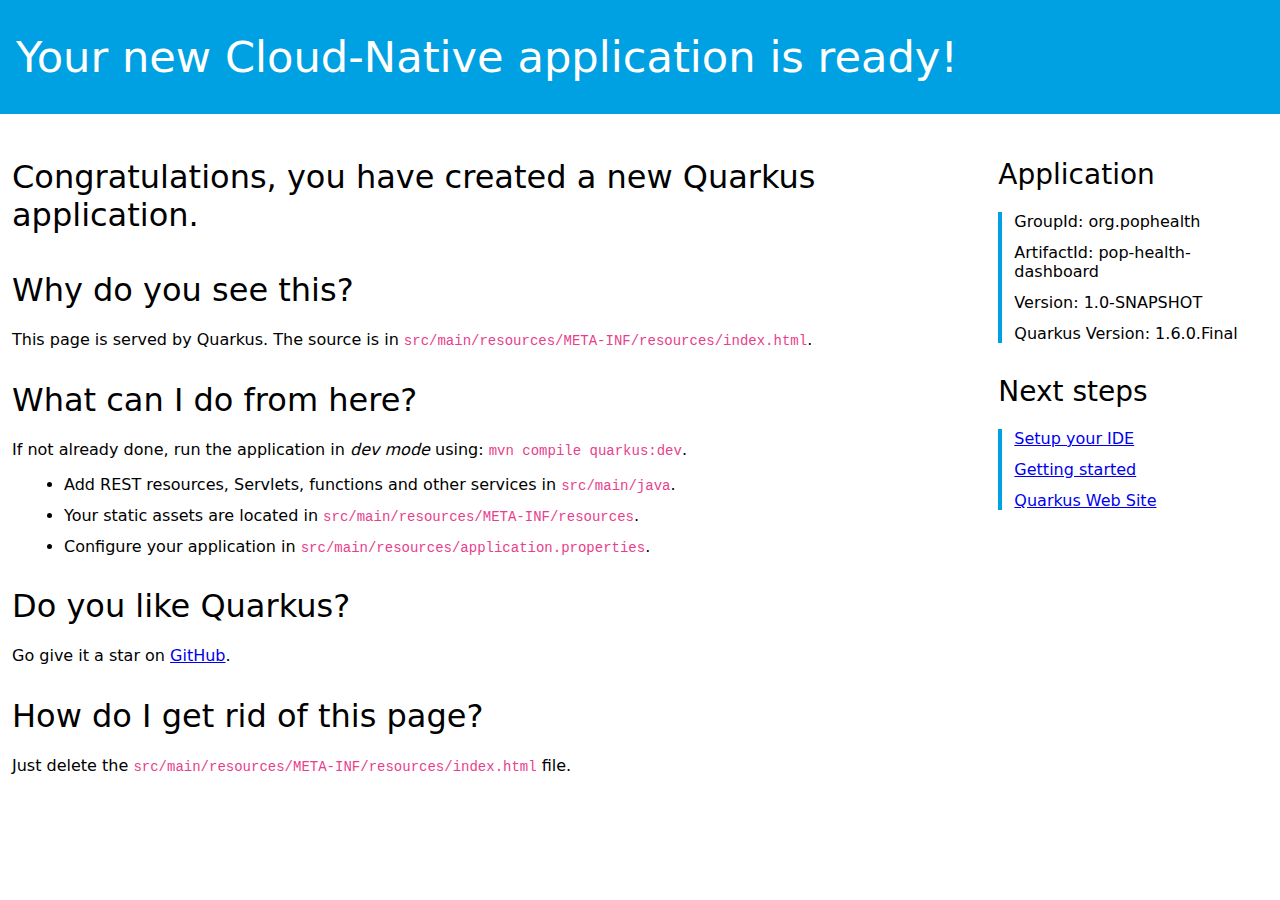
==== src/main/resources/META-INF/resources/index.html @ f5a38814 "Add setup" ====
<!DOCTYPE html>
<html lang="en">
<head>
    <meta charset="UTF-8">
    <title>pop-health-dashboard - 1.0-SNAPSHOT</title>
    <style>
        h1, h2, h3, h4, h5, h6 {
            margin-bottom: 0.5rem;
            font-weight: 400;
            line-height: 1.5;
        }

        h1 {
            font-size: 2.5rem;
        }

        h2 {
            font-size: 2rem
        }

        h3 {
            font-size: 1.75rem
        }

        h4 {
            font-size: 1.5rem
        }

        h5 {
            font-size: 1.25rem
        }

        h6 {
            font-size: 1rem
        }

        .lead {
            font-weight: 300;
            font-size: 2rem;
        }

        .banner {
            font-size: 2.7rem;
            margin: 0;
            padding: 2rem 1rem;
            background-color: #00A1E2;
            color: white;
        }

        body {
            margin: 0;
            font-family: -apple-system, system-ui, "Segoe UI", Roboto, "Helvetica Neue", Arial, sans-serif, "Apple Color Emoji", "Segoe UI Emoji", "Segoe UI Symbol", "Noto Color Emoji";
        }

        code {
            font-family: SFMono-Regular, Menlo, Monaco, Consolas, "Liberation Mono", "Courier New", monospace;
            font-size: 87.5%;
            color: #e83e8c;
            word-break: break-word;
        }

        .left-column {
            padding: .75rem;
            max-width: 75%;
            min-width: 55%;
        }

        .right-column {
            padding: .75rem;
            max-width: 25%;
        }

        .container {
            display: flex;
            width: 100%;
        }

        li {
            margin: 0.75rem;
        }

        .right-section {
            margin-left: 1rem;
            padding-left: 0.5rem;
        }

        .right-section h3 {
            padding-top: 0;
            font-weight: 200;
        }

        .right-section ul {
            border-left: 0.3rem solid #00A1E2;
            list-style-type: none;
            padding-left: 0;
        }

    </style>
</head>
<body>

<div class="banner lead">
    Your new Cloud-Native application is ready!
</div>

<div class="container">
    <div class="left-column">
        <p class="lead"> Congratulations, you have created a new Quarkus application.</p>

        <h2>Why do you see this?</h2>

        <p>This page is served by Quarkus. The source is in
            <code>src/main/resources/META-INF/resources/index.html</code>.</p>

        <h2>What can I do from here?</h2>

        <p>If not already done, run the application in <em>dev mode</em> using: <code>mvn compile quarkus:dev</code>.
        </p>
        <ul>
            <li>Add REST resources, Servlets, functions and other services in <code>src/main/java</code>.</li>
            <li>Your static assets are located in <code>src/main/resources/META-INF/resources</code>.</li>
            <li>Configure your application in <code>src/main/resources/application.properties</code>.
            </li>
        </ul>

        <h2>Do you like Quarkus?</h2>
        <p>Go give it a star on <a href="https://github.com/quarkusio/quarkus">GitHub</a>.</p>

        <h2>How do I get rid of this page?</h2>
        <p>Just delete the <code>src/main/resources/META-INF/resources/index.html</code> file.</p>
    </div>
    <div class="right-column">
        <div class="right-section">
            <h3>Application</h3>
            <ul>
                <li>GroupId: org.pophealth</li>
                <li>ArtifactId: pop-health-dashboard</li>
                <li>Version: 1.0-SNAPSHOT</li>
                <li>Quarkus Version: 1.6.0.Final</li>
            </ul>
        </div>
        <div class="right-section">
            <h3>Next steps</h3>
            <ul>
                <li><a href="https://quarkus.io/guides/maven-tooling.html" target="_blank">Setup your IDE</a></li>
                <li><a href="https://quarkus.io/guides/getting-started.html" target="_blank">Getting started</a></li>
                <li><a href="https://quarkus.io" target="_blank">Quarkus Web Site</a></li>
            </ul>
        </div>
    </div>
</div>


</body>
</html>
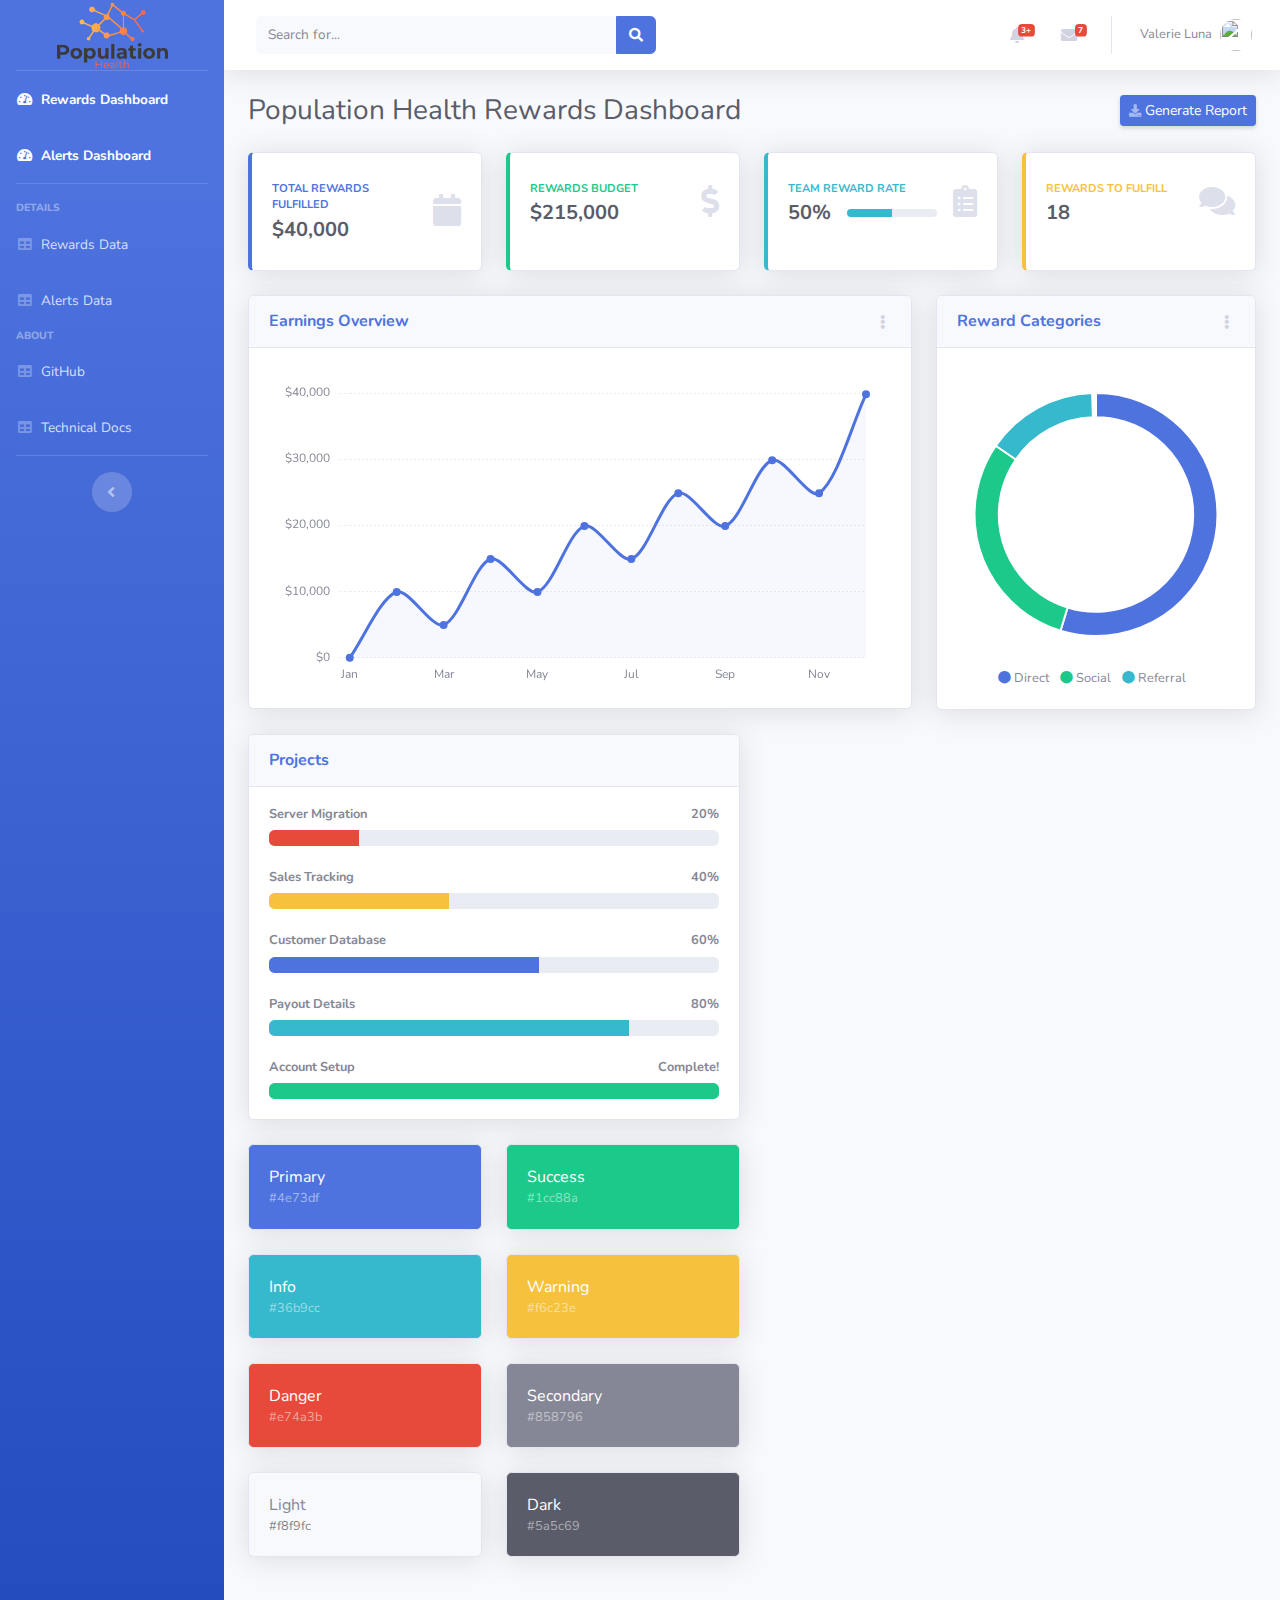
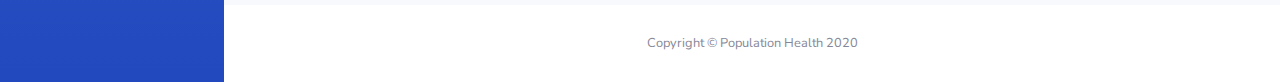
==== commit 7f11afa8: "baseline dashboard" ====
--- a/src/main/resources/META-INF/resources/index.html
+++ b/src/main/resources/META-INF/resources/index.html
@@ -1,155 +1,746 @@
 <!DOCTYPE html>
 <html lang="en">
+
 <head>
-    <meta charset="UTF-8">
-    <title>pop-health-dashboard - 1.0-SNAPSHOT</title>
-    <style>
-        h1, h2, h3, h4, h5, h6 {
-            margin-bottom: 0.5rem;
-            font-weight: 400;
-            line-height: 1.5;
-        }
-
-        h1 {
-            font-size: 2.5rem;
-        }
-
-        h2 {
-            font-size: 2rem
-        }
-
-        h3 {
-            font-size: 1.75rem
-        }
-
-        h4 {
-            font-size: 1.5rem
-        }
-
-        h5 {
-            font-size: 1.25rem
-        }
-
-        h6 {
-            font-size: 1rem
-        }
-
-        .lead {
-            font-weight: 300;
-            font-size: 2rem;
-        }
-
-        .banner {
-            font-size: 2.7rem;
-            margin: 0;
-            padding: 2rem 1rem;
-            background-color: #00A1E2;
-            color: white;
-        }
-
-        body {
-            margin: 0;
-            font-family: -apple-system, system-ui, "Segoe UI", Roboto, "Helvetica Neue", Arial, sans-serif, "Apple Color Emoji", "Segoe UI Emoji", "Segoe UI Symbol", "Noto Color Emoji";
-        }
-
-        code {
-            font-family: SFMono-Regular, Menlo, Monaco, Consolas, "Liberation Mono", "Courier New", monospace;
-            font-size: 87.5%;
-            color: #e83e8c;
-            word-break: break-word;
-        }
-
-        .left-column {
-            padding: .75rem;
-            max-width: 75%;
-            min-width: 55%;
-        }
-
-        .right-column {
-            padding: .75rem;
-            max-width: 25%;
-        }
-
-        .container {
-            display: flex;
-            width: 100%;
-        }
-
-        li {
-            margin: 0.75rem;
-        }
-
-        .right-section {
-            margin-left: 1rem;
-            padding-left: 0.5rem;
-        }
-
-        .right-section h3 {
-            padding-top: 0;
-            font-weight: 200;
-        }
-
-        .right-section ul {
-            border-left: 0.3rem solid #00A1E2;
-            list-style-type: none;
-            padding-left: 0;
-        }
-
-    </style>
+
+  <meta charset="utf-8">
+  <meta http-equiv="X-UA-Compatible" content="IE=edge">
+  <meta name="viewport" content="width=device-width, initial-scale=1, shrink-to-fit=no">
+  <meta name="description" content="">
+  <meta name="author" content="">
+
+  <title>Population Health</title>
+
+  <!-- Custom fonts for this template-->
+  <link href="vendor/fontawesome-free/css/all.min.css" rel="stylesheet" type="text/css">
+  <link href="https://fonts.googleapis.com/css?family=Nunito:200,200i,300,300i,400,400i,600,600i,700,700i,800,800i,900,900i" rel="stylesheet">
+
+  <!-- Custom styles for this template-->
+  <link href="css/sb-admin-2.min.css" rel="stylesheet">
+
+  <link rel="apple-touch-icon" sizes="57x57" href="/favico/apple-icon-57x57.png">
+  <link rel="apple-touch-icon" sizes="60x60" href="/favico/apple-icon-60x60.png">
+  <link rel="apple-touch-icon" sizes="72x72" href="/favico/apple-icon-72x72.png">
+  <link rel="apple-touch-icon" sizes="76x76" href="/favico/apple-icon-76x76.png">
+  <link rel="apple-touch-icon" sizes="114x114" href="/favico/apple-icon-114x114.png">
+  <link rel="apple-touch-icon" sizes="120x120" href="/favico/apple-icon-120x120.png">
+  <link rel="apple-touch-icon" sizes="144x144" href="/favico/apple-icon-144x144.png">
+  <link rel="apple-touch-icon" sizes="152x152" href="/favico/apple-icon-152x152.png">
+  <link rel="apple-touch-icon" sizes="180x180" href="/favico/apple-icon-180x180.png">
+  <link rel="icon" type="image/png" sizes="192x192"  href="/favico/android-icon-192x192.png">
+  <link rel="icon" type="image/png" sizes="32x32" href="/favico/favicon-32x32.png">
+  <link rel="icon" type="image/png" sizes="96x96" href="/favico/favicon-96x96.png">
+  <link rel="icon" type="image/png" sizes="16x16" href="/favico/favicon-16x16.png">
+  <link rel="manifest" href="/manifest.json">
+  <meta name="msapplication-TileColor" content="#ffffff">
+  <meta name="msapplication-TileImage" content="/ms-icon-144x144.png">
+  <meta name="theme-color" content="#ffffff">
+
 </head>
-<body>
-
-<div class="banner lead">
-    Your new Cloud-Native application is ready!
-</div>
-
-<div class="container">
-    <div class="left-column">
-        <p class="lead"> Congratulations, you have created a new Quarkus application.</p>
-
-        <h2>Why do you see this?</h2>
-
-        <p>This page is served by Quarkus. The source is in
-            <code>src/main/resources/META-INF/resources/index.html</code>.</p>
-
-        <h2>What can I do from here?</h2>
-
-        <p>If not already done, run the application in <em>dev mode</em> using: <code>mvn compile quarkus:dev</code>.
-        </p>
-        <ul>
-            <li>Add REST resources, Servlets, functions and other services in <code>src/main/java</code>.</li>
-            <li>Your static assets are located in <code>src/main/resources/META-INF/resources</code>.</li>
-            <li>Configure your application in <code>src/main/resources/application.properties</code>.
+
+<body id="page-top">
+
+  <!-- Page Wrapper -->
+  <div id="wrapper">
+
+    <!-- Sidebar -->
+    <ul class="navbar-nav bg-gradient-primary sidebar sidebar-dark accordion" id="accordionSidebar">
+
+      <!-- Sidebar - Brand -->
+      <a class="sidebar-brand d-flex align-items-center justify-content-center" href="index.html">
+        <div class="sidebar-brand-icon">
+          <img class="brand-image" src="img/pop-health-200x200.png" >
+        </div>
+      </a>
+
+      <!-- Divider -->
+      <hr class="sidebar-divider my-0">
+
+      <!-- Nav Item - Dashboard -->
+      <li class="nav-item active">
+        <a class="nav-link" href="index.html">
+          <i class="fas fa-fw fa-tachometer-alt"></i>
+          <span>Rewards Dashboard</span></a>
+      </li>
+
+
+      <!-- Nav Item - Dashboard -->
+      <li class="nav-item active">
+        <a class="nav-link" href="alerts-dashboard.html">
+          <i class="fas fa-fw fa-tachometer-alt"></i>
+          <span>Alerts Dashboard</span></a>
+      </li>
+
+      <!-- Divider -->
+      <!-- <hr class="sidebar-divider"> -->
+
+      <!-- Heading -->
+      <!-- <div class="sidebar-heading">
+        Interface
+      </div>
+
+      Nav Item - Pages Collapse Menu
+      <li class="nav-item">
+        <a class="nav-link collapsed" href="#" data-toggle="collapse" data-target="#collapseTwo" aria-expanded="true" aria-controls="collapseTwo">
+          <i class="fas fa-fw fa-cog"></i>
+          <span>Components</span>
+        </a>
+        <div id="collapseTwo" class="collapse" aria-labelledby="headingTwo" data-parent="#accordionSidebar">
+          <div class="bg-white py-2 collapse-inner rounded">
+            <h6 class="collapse-header">Custom Components:</h6>
+            <a class="collapse-item" href="buttons.html">Buttons</a>
+            <a class="collapse-item" href="cards.html">Cards</a>
+          </div>
+        </div>
+      </li>-->
+
+      <!-- Nav Item - Utilities Collapse Menu
+      <li class="nav-item">
+        <a class="nav-link collapsed" href="#" data-toggle="collapse" data-target="#collapseUtilities" aria-expanded="true" aria-controls="collapseUtilities">
+          <i class="fas fa-fw fa-wrench"></i>
+          <span>Utilities</span>
+        </a>
+        <div id="collapseUtilities" class="collapse" aria-labelledby="headingUtilities" data-parent="#accordionSidebar">
+          <div class="bg-white py-2 collapse-inner rounded">
+            <h6 class="collapse-header">Custom Utilities:</h6>
+            <a class="collapse-item" href="utilities-color.html">Colors</a>
+            <a class="collapse-item" href="utilities-border.html">Borders</a>
+            <a class="collapse-item" href="utilities-animation.html">Animations</a>
+            <a class="collapse-item" href="utilities-other.html">Other</a>
+          </div>
+        </div>
+      </li>-->
+
+      <!-- Divider -->
+      <hr class="sidebar-divider">
+
+      <!-- Heading -->
+      <div class="sidebar-heading">
+        Details
+      </div>
+
+      <!-- Nav Item - Pages Collapse Menu
+      <li class="nav-item">
+        <a class="nav-link collapsed" href="#" data-toggle="collapse" data-target="#collapsePages" aria-expanded="true" aria-controls="collapsePages">
+          <i class="fas fa-fw fa-folder"></i>
+          <span>Pages</span>
+        </a>
+        <div id="collapsePages" class="collapse" aria-labelledby="headingPages" data-parent="#accordionSidebar">
+          <div class="bg-white py-2 collapse-inner rounded">
+            <h6 class="collapse-header">Login Screens:</h6>
+            <a class="collapse-item" href="login.html">Login</a>
+            <a class="collapse-item" href="register.html">Register</a>
+            <a class="collapse-item" href="forgot-password.html">Forgot Password</a>
+            <div class="collapse-divider"></div>
+            <h6 class="collapse-header">Other Pages:</h6>
+            <a class="collapse-item" href="404.html">404 Page</a>
+            <a class="collapse-item" href="blank.html">Blank Page</a>
+          </div>
+        </div>
+      </li>
+      -->
+
+      <!-- Nav Item - Charts
+      <li class="nav-item">
+        <a class="nav-link" href="charts.html">
+          <i class="fas fa-fw fa-chart-area"></i>
+          <span>Charts</span></a>
+      </li>
+      -->
+
+      <!-- Nav Item - Tables -->
+      <li class="nav-item">
+        <a class="nav-link" href="rewards-tables.html">
+          <i class="fas fa-fw fa-table"></i>
+          <span>Rewards Data</span></a>
+      </li>
+
+      <!-- Nav Item - Tables -->
+      <li class="nav-item">
+        <a class="nav-link" href="rewards-tables.html">
+          <i class="fas fa-fw fa-table"></i>
+          <span>Alerts Data</span></a>
+      </li>
+
+      <!-- Heading -->
+      <div class="sidebar-heading">
+        About
+      </div>
+
+      <!-- Nav Item - Tables -->
+      <li class="nav-item">
+        <a class="nav-link" href="https://github.com/popluation-health" target="_blank">
+          <i class="fas fa-fw fa-table"></i>
+          <span>GitHub</span></a>
+      </li>
+
+      <!-- Nav Item - Tables -->
+      <li class="nav-item">
+        <a class="nav-link" href="https://popluation-health.github.io/pop-health-docs/" target="_blank">
+          <i class="fas fa-fw fa-table"></i>
+          <span>Technical Docs</span></a>
+      </li>
+
+      <!-- Divider -->
+      <hr class="sidebar-divider d-none d-md-block">
+
+      <!-- Sidebar Toggler (Sidebar) -->
+      <div class="text-center d-none d-md-inline">
+        <button class="rounded-circle border-0" id="sidebarToggle"></button>
+      </div>
+
+    </ul>
+    <!-- End of Sidebar -->
+
+    <!-- Content Wrapper -->
+    <div id="content-wrapper" class="d-flex flex-column">
+
+      <!-- Main Content -->
+      <div id="content">
+
+        <!-- Topbar -->
+        <nav class="navbar navbar-expand navbar-light bg-white topbar mb-4 static-top shadow">
+
+          <!-- Sidebar Toggle (Topbar) -->
+          <button id="sidebarToggleTop" class="btn btn-link d-md-none rounded-circle mr-3">
+            <i class="fa fa-bars"></i>
+          </button>
+
+          <!-- Topbar Search -->
+          <form class="d-none d-sm-inline-block form-inline mr-auto ml-md-3 my-2 my-md-0 mw-100 navbar-search">
+            <div class="input-group">
+              <input type="text" class="form-control bg-light border-0 small" placeholder="Search for..." aria-label="Search" aria-describedby="basic-addon2">
+              <div class="input-group-append">
+                <button class="btn btn-primary" type="button">
+                  <i class="fas fa-search fa-sm"></i>
+                </button>
+              </div>
+            </div>
+          </form>
+
+          <!-- Topbar Navbar -->
+          <ul class="navbar-nav ml-auto">
+
+            <!-- Nav Item - Search Dropdown (Visible Only XS) -->
+            <li class="nav-item dropdown no-arrow d-sm-none">
+              <a class="nav-link dropdown-toggle" href="#" id="searchDropdown" role="button" data-toggle="dropdown" aria-haspopup="true" aria-expanded="false">
+                <i class="fas fa-search fa-fw"></i>
+              </a>
+              <!-- Dropdown - Messages -->
+              <div class="dropdown-menu dropdown-menu-right p-3 shadow animated--grow-in" aria-labelledby="searchDropdown">
+                <form class="form-inline mr-auto w-100 navbar-search">
+                  <div class="input-group">
+                    <input type="text" class="form-control bg-light border-0 small" placeholder="Search for..." aria-label="Search" aria-describedby="basic-addon2">
+                    <div class="input-group-append">
+                      <button class="btn btn-primary" type="button">
+                        <i class="fas fa-search fa-sm"></i>
+                      </button>
+                    </div>
+                  </div>
+                </form>
+              </div>
             </li>
-        </ul>
-
-        <h2>Do you like Quarkus?</h2>
-        <p>Go give it a star on <a href="https://github.com/quarkusio/quarkus">GitHub</a>.</p>
-
-        <h2>How do I get rid of this page?</h2>
-        <p>Just delete the <code>src/main/resources/META-INF/resources/index.html</code> file.</p>
+
+            <!-- Nav Item - Alerts -->
+            <li class="nav-item dropdown no-arrow mx-1">
+              <a class="nav-link dropdown-toggle" href="#" id="alertsDropdown" role="button" data-toggle="dropdown" aria-haspopup="true" aria-expanded="false">
+                <i class="fas fa-bell fa-fw"></i>
+                <!-- Counter - Alerts -->
+                <span class="badge badge-danger badge-counter">3+</span>
+              </a>
+              <!-- Dropdown - Alerts -->
+              <div class="dropdown-list dropdown-menu dropdown-menu-right shadow animated--grow-in" aria-labelledby="alertsDropdown">
+                <h6 class="dropdown-header">
+                  Alerts Center
+                </h6>
+                <a class="dropdown-item d-flex align-items-center" href="#">
+                  <div class="mr-3">
+                    <div class="icon-circle bg-primary">
+                      <i class="fas fa-file-alt text-white"></i>
+                    </div>
+                  </div>
+                  <div>
+                    <div class="small text-gray-500">December 12, 2019</div>
+                    <span class="font-weight-bold">A new monthly report is ready to download!</span>
+                  </div>
+                </a>
+                <a class="dropdown-item d-flex align-items-center" href="#">
+                  <div class="mr-3">
+                    <div class="icon-circle bg-success">
+                      <i class="fas fa-donate text-white"></i>
+                    </div>
+                  </div>
+                  <div>
+                    <div class="small text-gray-500">December 7, 2019</div>
+                    $290.29 has been deposited into your account!
+                  </div>
+                </a>
+                <a class="dropdown-item d-flex align-items-center" href="#">
+                  <div class="mr-3">
+                    <div class="icon-circle bg-warning">
+                      <i class="fas fa-exclamation-triangle text-white"></i>
+                    </div>
+                  </div>
+                  <div>
+                    <div class="small text-gray-500">December 2, 2019</div>
+                    Spending Alert: We've noticed unusually high spending for your account.
+                  </div>
+                </a>
+                <a class="dropdown-item text-center small text-gray-500" href="#">Show All Alerts</a>
+              </div>
+            </li>
+
+            <!-- Nav Item - Messages -->
+            <li class="nav-item dropdown no-arrow mx-1">
+              <a class="nav-link dropdown-toggle" href="#" id="messagesDropdown" role="button" data-toggle="dropdown" aria-haspopup="true" aria-expanded="false">
+                <i class="fas fa-envelope fa-fw"></i>
+                <!-- Counter - Messages -->
+                <span class="badge badge-danger badge-counter">7</span>
+              </a>
+              <!-- Dropdown - Messages -->
+              <div class="dropdown-list dropdown-menu dropdown-menu-right shadow animated--grow-in" aria-labelledby="messagesDropdown">
+                <h6 class="dropdown-header">
+                  Message Center
+                </h6>
+                <a class="dropdown-item d-flex align-items-center" href="#">
+                  <div class="dropdown-list-image mr-3">
+                    <img class="rounded-circle" src="https://source.unsplash.com/fn_BT9fwg_E/60x60" alt="">
+                    <div class="status-indicator bg-success"></div>
+                  </div>
+                  <div class="font-weight-bold">
+                    <div class="text-truncate">Hi there! I am wondering if you can help me with a problem I've been having.</div>
+                    <div class="small text-gray-500">Emily Fowler · 58m</div>
+                  </div>
+                </a>
+                <a class="dropdown-item d-flex align-items-center" href="#">
+                  <div class="dropdown-list-image mr-3">
+                    <img class="rounded-circle" src="https://source.unsplash.com/AU4VPcFN4LE/60x60" alt="">
+                    <div class="status-indicator"></div>
+                  </div>
+                  <div>
+                    <div class="text-truncate">I have the photos that you ordered last month, how would you like them sent to you?</div>
+                    <div class="small text-gray-500">Jae Chun · 1d</div>
+                  </div>
+                </a>
+                <a class="dropdown-item d-flex align-items-center" href="#">
+                  <div class="dropdown-list-image mr-3">
+                    <img class="rounded-circle" src="https://source.unsplash.com/CS2uCrpNzJY/60x60" alt="">
+                    <div class="status-indicator bg-warning"></div>
+                  </div>
+                  <div>
+                    <div class="text-truncate">Last month's report looks great, I am very happy with the progress so far, keep up the good work!</div>
+                    <div class="small text-gray-500">Morgan Alvarez · 2d</div>
+                  </div>
+                </a>
+                <a class="dropdown-item d-flex align-items-center" href="#">
+                  <div class="dropdown-list-image mr-3">
+                    <img class="rounded-circle" src="https://source.unsplash.com/Mv9hjnEUHR4/60x60" alt="">
+                    <div class="status-indicator bg-success"></div>
+                  </div>
+                  <div>
+                    <div class="text-truncate">Am I a good boy? The reason I ask is because someone told me that people say this to all dogs, even if they aren't good...</div>
+                    <div class="small text-gray-500">Chicken the Dog · 2w</div>
+                  </div>
+                </a>
+                <a class="dropdown-item text-center small text-gray-500" href="#">Read More Messages</a>
+              </div>
+            </li>
+
+            <div class="topbar-divider d-none d-sm-block"></div>
+
+            <!-- Nav Item - User Information -->
+            <li class="nav-item dropdown no-arrow">
+              <a class="nav-link dropdown-toggle" href="#" id="userDropdown" role="button" data-toggle="dropdown" aria-haspopup="true" aria-expanded="false">
+                <span class="mr-2 d-none d-lg-inline text-gray-600 small">Valerie Luna</span>
+                <img class="img-profile rounded-circle" src="https://source.unsplash.com/QAB-WJcbgJk/60x60">
+              </a>
+              <!-- Dropdown - User Information -->
+              <div class="dropdown-menu dropdown-menu-right shadow animated--grow-in" aria-labelledby="userDropdown">
+                <a class="dropdown-item" href="#">
+                  <i class="fas fa-user fa-sm fa-fw mr-2 text-gray-400"></i>
+                  Profile
+                </a>
+                <a class="dropdown-item" href="#">
+                  <i class="fas fa-cogs fa-sm fa-fw mr-2 text-gray-400"></i>
+                  Settings
+                </a>
+                <a class="dropdown-item" href="#">
+                  <i class="fas fa-list fa-sm fa-fw mr-2 text-gray-400"></i>
+                  Activity Log
+                </a>
+                <div class="dropdown-divider"></div>
+                <a class="dropdown-item" href="#" data-toggle="modal" data-target="#logoutModal">
+                  <i class="fas fa-sign-out-alt fa-sm fa-fw mr-2 text-gray-400"></i>
+                  Logout
+                </a>
+              </div>
+            </li>
+
+          </ul>
+
+        </nav>
+        <!-- End of Topbar -->
+
+        <!-- Begin Page Content -->
+        <div class="container-fluid">
+
+          <!-- Page Heading -->
+          <div class="d-sm-flex align-items-center justify-content-between mb-4">
+            <h1 class="h3 mb-0 text-gray-800">Population Health Rewards Dashboard</h1>
+            <a href="#" class="d-none d-sm-inline-block btn btn-sm btn-primary shadow-sm"><i class="fas fa-download fa-sm text-white-50"></i> Generate Report</a>
+          </div>
+
+          <!-- Content Row -->
+          <div class="row">
+
+            <!-- Earnings (Monthly) Card Example -->
+            <div class="col-xl-3 col-md-6 mb-4">
+              <div class="card border-left-primary shadow h-100 py-2">
+                <div class="card-body">
+                  <div class="row no-gutters align-items-center">
+                    <div class="col mr-2">
+                      <div class="text-xs font-weight-bold text-primary text-uppercase mb-1">Total Rewards Fulfilled</div>
+                      <div class="h5 mb-0 font-weight-bold text-gray-800">$40,000</div>
+                    </div>
+                    <div class="col-auto">
+                      <i class="fas fa-calendar fa-2x text-gray-300"></i>
+                    </div>
+                  </div>
+                </div>
+              </div>
+            </div>
+
+            <!-- Earnings (Monthly) Card Example -->
+            <div class="col-xl-3 col-md-6 mb-4">
+              <div class="card border-left-success shadow h-100 py-2">
+                <div class="card-body">
+                  <div class="row no-gutters align-items-center">
+                    <div class="col mr-2">
+                      <div class="text-xs font-weight-bold text-success text-uppercase mb-1">Rewards Budget</div>
+                      <div class="h5 mb-0 font-weight-bold text-gray-800">$215,000</div>
+                    </div>
+                    <div class="col-auto">
+                      <i class="fas fa-dollar-sign fa-2x text-gray-300"></i>
+                    </div>
+                  </div>
+                </div>
+              </div>
+            </div>
+
+            <!-- Earnings (Monthly) Card Example -->
+            <div class="col-xl-3 col-md-6 mb-4">
+              <div class="card border-left-info shadow h-100 py-2">
+                <div class="card-body">
+                  <div class="row no-gutters align-items-center">
+                    <div class="col mr-2">
+                      <div class="text-xs font-weight-bold text-info text-uppercase mb-1">Team Reward Rate</div>
+                      <div class="row no-gutters align-items-center">
+                        <div class="col-auto">
+                          <div class="h5 mb-0 mr-3 font-weight-bold text-gray-800">50%</div>
+                        </div>
+                        <div class="col">
+                          <div class="progress progress-sm mr-2">
+                            <div class="progress-bar bg-info" role="progressbar" style="width: 50%" aria-valuenow="50" aria-valuemin="0" aria-valuemax="100"></div>
+                          </div>
+                        </div>
+                      </div>
+                    </div>
+                    <div class="col-auto">
+                      <i class="fas fa-clipboard-list fa-2x text-gray-300"></i>
+                    </div>
+                  </div>
+                </div>
+              </div>
+            </div>
+
+            <!-- Pending Requests Card Example -->
+            <div class="col-xl-3 col-md-6 mb-4">
+              <div class="card border-left-warning shadow h-100 py-2">
+                <div class="card-body">
+                  <div class="row no-gutters align-items-center">
+                    <div class="col mr-2">
+                      <div class="text-xs font-weight-bold text-warning text-uppercase mb-1">Rewards To Fulfill</div>
+                      <div class="h5 mb-0 font-weight-bold text-gray-800">18</div>
+                    </div>
+                    <div class="col-auto">
+                      <i class="fas fa-comments fa-2x text-gray-300"></i>
+                    </div>
+                  </div>
+                </div>
+              </div>
+            </div>
+          </div>
+
+          <!-- Content Row -->
+
+          <div class="row">
+
+            <!-- Area Chart -->
+            <div class="col-xl-8 col-lg-7">
+              <div class="card shadow mb-4">
+                <!-- Card Header - Dropdown -->
+                <div class="card-header py-3 d-flex flex-row align-items-center justify-content-between">
+                  <h6 class="m-0 font-weight-bold text-primary">Earnings Overview</h6>
+                  <div class="dropdown no-arrow">
+                    <a class="dropdown-toggle" href="#" role="button" id="dropdownMenuLink" data-toggle="dropdown" aria-haspopup="true" aria-expanded="false">
+                      <i class="fas fa-ellipsis-v fa-sm fa-fw text-gray-400"></i>
+                    </a>
+                    <div class="dropdown-menu dropdown-menu-right shadow animated--fade-in" aria-labelledby="dropdownMenuLink">
+                      <div class="dropdown-header">Dropdown Header:</div>
+                      <a class="dropdown-item" href="#">Action</a>
+                      <a class="dropdown-item" href="#">Another action</a>
+                      <div class="dropdown-divider"></div>
+                      <a class="dropdown-item" href="#">Something else here</a>
+                    </div>
+                  </div>
+                </div>
+                <!-- Card Body -->
+                <div class="card-body">
+                  <div class="chart-area">
+                    <canvas id="myAreaChart"></canvas>
+                  </div>
+                </div>
+              </div>
+            </div>
+
+            <!-- Pie Chart -->
+            <div class="col-xl-4 col-lg-5">
+              <div class="card shadow mb-4">
+                <!-- Card Header - Dropdown -->
+                <div class="card-header py-3 d-flex flex-row align-items-center justify-content-between">
+                  <h6 class="m-0 font-weight-bold text-primary">Reward Categories</h6>
+                  <div class="dropdown no-arrow">
+                    <a class="dropdown-toggle" href="#" role="button" id="dropdownMenuLink" data-toggle="dropdown" aria-haspopup="true" aria-expanded="false">
+                      <i class="fas fa-ellipsis-v fa-sm fa-fw text-gray-400"></i>
+                    </a>
+                    <div class="dropdown-menu dropdown-menu-right shadow animated--fade-in" aria-labelledby="dropdownMenuLink">
+                      <div class="dropdown-header">Dropdown Header:</div>
+                      <a class="dropdown-item" href="#">Action</a>
+                      <a class="dropdown-item" href="#">Another action</a>
+                      <div class="dropdown-divider"></div>
+                      <a class="dropdown-item" href="#">Something else here</a>
+                    </div>
+                  </div>
+                </div>
+                <!-- Card Body -->
+                <div class="card-body">
+                  <div class="chart-pie pt-4 pb-2">
+                    <canvas id="myPieChart"></canvas>
+                  </div>
+                  <div class="mt-4 text-center small">
+                    <span class="mr-2">
+                      <i class="fas fa-circle text-primary"></i> Direct
+                    </span>
+                    <span class="mr-2">
+                      <i class="fas fa-circle text-success"></i> Social
+                    </span>
+                    <span class="mr-2">
+                      <i class="fas fa-circle text-info"></i> Referral
+                    </span>
+                  </div>
+                </div>
+              </div>
+            </div>
+          </div>
+
+          <!-- Content Row -->
+          <div class="row">
+
+            <!-- Content Column -->
+            <div class="col-lg-6 mb-4">
+
+              <!-- Project Card Example -->
+              <div class="card shadow mb-4">
+                <div class="card-header py-3">
+                  <h6 class="m-0 font-weight-bold text-primary">Projects</h6>
+                </div>
+                <div class="card-body">
+                  <h4 class="small font-weight-bold">Server Migration <span class="float-right">20%</span></h4>
+                  <div class="progress mb-4">
+                    <div class="progress-bar bg-danger" role="progressbar" style="width: 20%" aria-valuenow="20" aria-valuemin="0" aria-valuemax="100"></div>
+                  </div>
+                  <h4 class="small font-weight-bold">Sales Tracking <span class="float-right">40%</span></h4>
+                  <div class="progress mb-4">
+                    <div class="progress-bar bg-warning" role="progressbar" style="width: 40%" aria-valuenow="40" aria-valuemin="0" aria-valuemax="100"></div>
+                  </div>
+                  <h4 class="small font-weight-bold">Customer Database <span class="float-right">60%</span></h4>
+                  <div class="progress mb-4">
+                    <div class="progress-bar" role="progressbar" style="width: 60%" aria-valuenow="60" aria-valuemin="0" aria-valuemax="100"></div>
+                  </div>
+                  <h4 class="small font-weight-bold">Payout Details <span class="float-right">80%</span></h4>
+                  <div class="progress mb-4">
+                    <div class="progress-bar bg-info" role="progressbar" style="width: 80%" aria-valuenow="80" aria-valuemin="0" aria-valuemax="100"></div>
+                  </div>
+                  <h4 class="small font-weight-bold">Account Setup <span class="float-right">Complete!</span></h4>
+                  <div class="progress">
+                    <div class="progress-bar bg-success" role="progressbar" style="width: 100%" aria-valuenow="100" aria-valuemin="0" aria-valuemax="100"></div>
+                  </div>
+                </div>
+              </div>
+
+              <!-- Color System -->
+              <div class="row">
+                <div class="col-lg-6 mb-4">
+                  <div class="card bg-primary text-white shadow">
+                    <div class="card-body">
+                      Primary
+                      <div class="text-white-50 small">#4e73df</div>
+                    </div>
+                  </div>
+                </div>
+                <div class="col-lg-6 mb-4">
+                  <div class="card bg-success text-white shadow">
+                    <div class="card-body">
+                      Success
+                      <div class="text-white-50 small">#1cc88a</div>
+                    </div>
+                  </div>
+                </div>
+                <div class="col-lg-6 mb-4">
+                  <div class="card bg-info text-white shadow">
+                    <div class="card-body">
+                      Info
+                      <div class="text-white-50 small">#36b9cc</div>
+                    </div>
+                  </div>
+                </div>
+                <div class="col-lg-6 mb-4">
+                  <div class="card bg-warning text-white shadow">
+                    <div class="card-body">
+                      Warning
+                      <div class="text-white-50 small">#f6c23e</div>
+                    </div>
+                  </div>
+                </div>
+                <div class="col-lg-6 mb-4">
+                  <div class="card bg-danger text-white shadow">
+                    <div class="card-body">
+                      Danger
+                      <div class="text-white-50 small">#e74a3b</div>
+                    </div>
+                  </div>
+                </div>
+                <div class="col-lg-6 mb-4">
+                  <div class="card bg-secondary text-white shadow">
+                    <div class="card-body">
+                      Secondary
+                      <div class="text-white-50 small">#858796</div>
+                    </div>
+                  </div>
+                </div>
+                <div class="col-lg-6 mb-4">
+                  <div class="card bg-light text-black shadow">
+                    <div class="card-body">
+                      Light
+                      <div class="text-black-50 small">#f8f9fc</div>
+                    </div>
+                  </div>
+              </div>
+              <div class="col-lg-6 mb-4">
+                <div class="card bg-dark text-white shadow">
+                  <div class="card-body">
+                      Dark
+                      <div class="text-white-50 small">#5a5c69</div>
+                  </div>
+                </div>
+              </div>
+            </div>
+
+            </div>
+
+            <div class="col-lg-6 mb-4">
+
+              <!-- Illustrations
+              <div class="card shadow mb-4">
+                <div class="card-header py-3">
+                  <h6 class="m-0 font-weight-bold text-primary">Illustrations</h6>
+                </div>
+                <div class="card-body">
+                  <div class="text-center">
+                    <img class="img-fluid px-3 px-sm-4 mt-3 mb-4" style="width: 25rem;" src="img/undraw_posting_photo.svg" alt="">
+                  </div>
+                  <p>Add some quality, svg illustrations to your project courtesy of <a target="_blank" rel="nofollow" href="https://undraw.co/">unDraw</a>, a constantly updated collection of beautiful svg images that you can use completely free and without attribution!</p>
+                  <a target="_blank" rel="nofollow" href="https://undraw.co/">Browse Illustrations on unDraw &rarr;</a>
+                </div>
+              </div>-->
+
+              <!-- Approach
+              <div class="card shadow mb-4">
+                <div class="card-header py-3">
+                  <h6 class="m-0 font-weight-bold text-primary">Development Approach</h6>
+                </div>
+                <div class="card-body">
+                  <p>SB Admin 2 makes extensive use of Bootstrap 4 utility classes in order to reduce CSS bloat and poor page performance. Custom CSS classes are used to create custom components and custom utility classes.</p>
+                  <p class="mb-0">Before working with this theme, you should become familiar with the Bootstrap framework, especially the utility classes.</p>
+                </div>
+              </div>-->
+
+            </div>
+          </div>
+
+        </div>
+        <!-- /.container-fluid -->
+
+      </div>
+      <!-- End of Main Content -->
+
+      <!-- Footer -->
+      <footer class="sticky-footer bg-white">
+        <div class="container my-auto">
+          <div class="copyright text-center my-auto">
+            <span>Copyright &copy; Population Health 2020</span>
+          </div>
+        </div>
+      </footer>
+      <!-- End of Footer -->
+
     </div>
-    <div class="right-column">
-        <div class="right-section">
-            <h3>Application</h3>
-            <ul>
-                <li>GroupId: org.pophealth</li>
-                <li>ArtifactId: pop-health-dashboard</li>
-                <li>Version: 1.0-SNAPSHOT</li>
-                <li>Quarkus Version: 1.6.0.Final</li>
-            </ul>
+    <!-- End of Content Wrapper -->
+
+  </div>
+  <!-- End of Page Wrapper -->
+
+  <!-- Scroll to Top Button-->
+  <a class="scroll-to-top rounded" href="#page-top">
+    <i class="fas fa-angle-up"></i>
+  </a>
+
+  <!-- Logout Modal-->
+  <div class="modal fade" id="logoutModal" tabindex="-1" role="dialog" aria-labelledby="exampleModalLabel" aria-hidden="true">
+    <div class="modal-dialog" role="document">
+      <div class="modal-content">
+        <div class="modal-header">
+          <h5 class="modal-title" id="exampleModalLabel">Ready to Leave?</h5>
+          <button class="close" type="button" data-dismiss="modal" aria-label="Close">
+            <span aria-hidden="true">×</span>
+          </button>
         </div>
-        <div class="right-section">
-            <h3>Next steps</h3>
-            <ul>
-                <li><a href="https://quarkus.io/guides/maven-tooling.html" target="_blank">Setup your IDE</a></li>
-                <li><a href="https://quarkus.io/guides/getting-started.html" target="_blank">Getting started</a></li>
-                <li><a href="https://quarkus.io" target="_blank">Quarkus Web Site</a></li>
-            </ul>
+        <div class="modal-body">Select "Logout" below if you are ready to end your current session.</div>
+        <div class="modal-footer">
+          <button class="btn btn-secondary" type="button" data-dismiss="modal">Cancel</button>
+          <a class="btn btn-primary" href="login.html">Logout</a>
         </div>
+      </div>
     </div>
-</div>
-
+  </div>
+
+  <!-- Bootstrap core JavaScript-->
+  <script src="vendor/jquery/jquery.min.js"></script>
+  <script src="vendor/bootstrap/js/bootstrap.bundle.min.js"></script>
+
+  <!-- Core plugin JavaScript-->
+  <script src="vendor/jquery-easing/jquery.easing.min.js"></script>
+
+  <!-- Custom scripts for all pages-->
+  <script src="js/sb-admin-2.min.js"></script>
+
+  <!-- Page level plugins -->
+  <script src="vendor/chart.js/Chart.min.js"></script>
+
+  <!-- Page level custom scripts -->
+  <script src="js/demo/chart-area-demo.js"></script>
+  <script src="js/demo/chart-pie-demo.js"></script>
 
 </body>
-</html>+
+</html>
--- a/src/main/resources/META-INF/resources/vendor/fontawesome-free/css/all.min.css
+++ b/src/main/resources/META-INF/resources/vendor/fontawesome-free/css/all.min.css
@@ -0,0 +1,5 @@
+/*!
+ * Font Awesome Free 5.13.1 by @fontawesome - https://fontawesome.com
+ * License - https://fontawesome.com/license/free (Icons: CC BY 4.0, Fonts: SIL OFL 1.1, Code: MIT License)
+ */
+.fa,.fab,.fad,.fal,.far,.fas{-moz-osx-font-smoothing:grayscale;-webkit-font-smoothing:antialiased;display:inline-block;font-style:normal;font-variant:normal;text-rendering:auto;line-height:1}.fa-lg{font-size:1.33333em;line-height:.75em;vertical-align:-.0667em}.fa-xs{font-size:.75em}.fa-sm{font-size:.875em}.fa-1x{font-size:1em}.fa-2x{font-size:2em}.fa-3x{font-size:3em}.fa-4x{font-size:4em}.fa-5x{font-size:5em}.fa-6x{font-size:6em}.fa-7x{font-size:7em}.fa-8x{font-size:8em}.fa-9x{font-size:9em}.fa-10x{font-size:10em}.fa-fw{text-align:center;width:1.25em}.fa-ul{list-style-type:none;margin-left:2.5em;padding-left:0}.fa-ul>li{position:relative}.fa-li{left:-2em;position:absolute;text-align:center;width:2em;line-height:inherit}.fa-border{border:.08em solid #eee;border-radius:.1em;padding:.2em .25em .15em}.fa-pull-left{float:left}.fa-pull-right{float:right}.fa.fa-pull-left,.fab.fa-pull-left,.fal.fa-pull-left,.far.fa-pull-left,.fas.fa-pull-left{margin-right:.3em}.fa.fa-pull-right,.fab.fa-pull-right,.fal.fa-pull-right,.far.fa-pull-right,.fas.fa-pull-right{margin-left:.3em}.fa-spin{-webkit-animation:fa-spin 2s linear infinite;animation:fa-spin 2s linear infinite}.fa-pulse{-webkit-animation:fa-spin 1s steps(8) infinite;animation:fa-spin 1s steps(8) infinite}@-webkit-keyframes fa-spin{0%{-webkit-transform:rotate(0deg);transform:rotate(0deg)}to{-webkit-transform:rotate(1turn);transform:rotate(1turn)}}@keyframes fa-spin{0%{-webkit-transform:rotate(0deg);transform:rotate(0deg)}to{-webkit-transform:rotate(1turn);transform:rotate(1turn)}}.fa-rotate-90{-ms-filter:"progid:DXImageTransform.Microsoft.BasicImage(rotation=1)";-webkit-transform:rotate(90deg);transform:rotate(90deg)}.fa-rotate-180{-ms-filter:"progid:DXImageTransform.Microsoft.BasicImage(rotation=2)";-webkit-transform:rotate(180deg);transform:rotate(180deg)}.fa-rotate-270{-ms-filter:"progid:DXImageTransform.Microsoft.BasicImage(rotation=3)";-webkit-transform:rotate(270deg);transform:rotate(270deg)}.fa-flip-horizontal{-ms-filter:"progid:DXImageTransform.Microsoft.BasicImage(rotation=0, mirror=1)";-webkit-transform:scaleX(-1);transform:scaleX(-1)}.fa-flip-vertical{-webkit-transform:scaleY(-1);transform:scaleY(-1)}.fa-flip-both,.fa-flip-horizontal.fa-flip-vertical,.fa-flip-vertical{-ms-filter:"progid:DXImageTransform.Microsoft.BasicImage(rotation=2, mirror=1)"}.fa-flip-both,.fa-flip-horizontal.fa-flip-vertical{-webkit-transform:scale(-1);transform:scale(-1)}:root .fa-flip-both,:root .fa-flip-horizontal,:root .fa-flip-vertical,:root .fa-rotate-90,:root .fa-rotate-180,:root .fa-rotate-270{-webkit-filter:none;filter:none}.fa-stack{display:inline-block;height:2em;line-height:2em;position:relative;vertical-align:middle;width:2.5em}.fa-stack-1x,.fa-stack-2x{left:0;position:absolute;text-align:center;width:100%}.fa-stack-1x{line-height:inherit}.fa-stack-2x{font-size:2em}.fa-inverse{color:#fff}.fa-500px:before{content:"\f26e"}.fa-accessible-icon:before{content:"\f368"}.fa-accusoft:before{content:"\f369"}.fa-acquisitions-incorporated:before{content:"\f6af"}.fa-ad:before{content:"\f641"}.fa-address-book:before{content:"\f2b9"}.fa-address-card:before{content:"\f2bb"}.fa-adjust:before{content:"\f042"}.fa-adn:before{content:"\f170"}.fa-adobe:before{content:"\f778"}.fa-adversal:before{content:"\f36a"}.fa-affiliatetheme:before{content:"\f36b"}.fa-air-freshener:before{content:"\f5d0"}.fa-airbnb:before{content:"\f834"}.fa-algolia:before{content:"\f36c"}.fa-align-center:before{content:"\f037"}.fa-align-justify:before{content:"\f039"}.fa-align-left:before{content:"\f036"}.fa-align-right:before{content:"\f038"}.fa-alipay:before{content:"\f642"}.fa-allergies:before{content:"\f461"}.fa-amazon:before{content:"\f270"}.fa-amazon-pay:before{content:"\f42c"}.fa-ambulance:before{content:"\f0f9"}.fa-american-sign-language-interpreting:before{content:"\f2a3"}.fa-amilia:before{content:"\f36d"}.fa-anchor:before{content:"\f13d"}.fa-android:before{content:"\f17b"}.fa-angellist:before{content:"\f209"}.fa-angle-double-down:before{content:"\f103"}.fa-angle-double-left:before{content:"\f100"}.fa-angle-double-right:before{content:"\f101"}.fa-angle-double-up:before{content:"\f102"}.fa-angle-down:before{content:"\f107"}.fa-angle-left:before{content:"\f104"}.fa-angle-right:before{content:"\f105"}.fa-angle-up:before{content:"\f106"}.fa-angry:before{content:"\f556"}.fa-angrycreative:before{content:"\f36e"}.fa-angular:before{content:"\f420"}.fa-ankh:before{content:"\f644"}.fa-app-store:before{content:"\f36f"}.fa-app-store-ios:before{content:"\f370"}.fa-apper:before{content:"\f371"}.fa-apple:before{content:"\f179"}.fa-apple-alt:before{content:"\f5d1"}.fa-apple-pay:before{content:"\f415"}.fa-archive:before{content:"\f187"}.fa-archway:before{content:"\f557"}.fa-arrow-alt-circle-down:before{content:"\f358"}.fa-arrow-alt-circle-left:before{content:"\f359"}.fa-arrow-alt-circle-right:before{content:"\f35a"}.fa-arrow-alt-circle-up:before{content:"\f35b"}.fa-arrow-circle-down:before{content:"\f0ab"}.fa-arrow-circle-left:before{content:"\f0a8"}.fa-arrow-circle-right:before{content:"\f0a9"}.fa-arrow-circle-up:before{content:"\f0aa"}.fa-arrow-down:before{content:"\f063"}.fa-arrow-left:before{content:"\f060"}.fa-arrow-right:before{content:"\f061"}.fa-arrow-up:before{content:"\f062"}.fa-arrows-alt:before{content:"\f0b2"}.fa-arrows-alt-h:before{content:"\f337"}.fa-arrows-alt-v:before{content:"\f338"}.fa-artstation:before{content:"\f77a"}.fa-assistive-listening-systems:before{content:"\f2a2"}.fa-asterisk:before{content:"\f069"}.fa-asymmetrik:before{content:"\f372"}.fa-at:before{content:"\f1fa"}.fa-atlas:before{content:"\f558"}.fa-atlassian:before{content:"\f77b"}.fa-atom:before{content:"\f5d2"}.fa-audible:before{content:"\f373"}.fa-audio-description:before{content:"\f29e"}.fa-autoprefixer:before{content:"\f41c"}.fa-avianex:before{content:"\f374"}.fa-aviato:before{content:"\f421"}.fa-award:before{content:"\f559"}.fa-aws:before{content:"\f375"}.fa-baby:before{content:"\f77c"}.fa-baby-carriage:before{content:"\f77d"}.fa-backspace:before{content:"\f55a"}.fa-backward:before{content:"\f04a"}.fa-bacon:before{content:"\f7e5"}.fa-bacteria:before{content:"\f959"}.fa-bacterium:before{content:"\f95a"}.fa-bahai:before{content:"\f666"}.fa-balance-scale:before{content:"\f24e"}.fa-balance-scale-left:before{content:"\f515"}.fa-balance-scale-right:before{content:"\f516"}.fa-ban:before{content:"\f05e"}.fa-band-aid:before{content:"\f462"}.fa-bandcamp:before{content:"\f2d5"}.fa-barcode:before{content:"\f02a"}.fa-bars:before{content:"\f0c9"}.fa-baseball-ball:before{content:"\f433"}.fa-basketball-ball:before{content:"\f434"}.fa-bath:before{content:"\f2cd"}.fa-battery-empty:before{content:"\f244"}.fa-battery-full:before{content:"\f240"}.fa-battery-half:before{content:"\f242"}.fa-battery-quarter:before{content:"\f243"}.fa-battery-three-quarters:before{content:"\f241"}.fa-battle-net:before{content:"\f835"}.fa-bed:before{content:"\f236"}.fa-beer:before{content:"\f0fc"}.fa-behance:before{content:"\f1b4"}.fa-behance-square:before{content:"\f1b5"}.fa-bell:before{content:"\f0f3"}.fa-bell-slash:before{content:"\f1f6"}.fa-bezier-curve:before{content:"\f55b"}.fa-bible:before{content:"\f647"}.fa-bicycle:before{content:"\f206"}.fa-biking:before{content:"\f84a"}.fa-bimobject:before{content:"\f378"}.fa-binoculars:before{content:"\f1e5"}.fa-biohazard:before{content:"\f780"}.fa-birthday-cake:before{content:"\f1fd"}.fa-bitbucket:before{content:"\f171"}.fa-bitcoin:before{content:"\f379"}.fa-bity:before{content:"\f37a"}.fa-black-tie:before{content:"\f27e"}.fa-blackberry:before{content:"\f37b"}.fa-blender:before{content:"\f517"}.fa-blender-phone:before{content:"\f6b6"}.fa-blind:before{content:"\f29d"}.fa-blog:before{content:"\f781"}.fa-blogger:before{content:"\f37c"}.fa-blogger-b:before{content:"\f37d"}.fa-bluetooth:before{content:"\f293"}.fa-bluetooth-b:before{content:"\f294"}.fa-bold:before{content:"\f032"}.fa-bolt:before{content:"\f0e7"}.fa-bomb:before{content:"\f1e2"}.fa-bone:before{content:"\f5d7"}.fa-bong:before{content:"\f55c"}.fa-book:before{content:"\f02d"}.fa-book-dead:before{content:"\f6b7"}.fa-book-medical:before{content:"\f7e6"}.fa-book-open:before{content:"\f518"}.fa-book-reader:before{content:"\f5da"}.fa-bookmark:before{content:"\f02e"}.fa-bootstrap:before{content:"\f836"}.fa-border-all:before{content:"\f84c"}.fa-border-none:before{content:"\f850"}.fa-border-style:before{content:"\f853"}.fa-bowling-ball:before{content:"\f436"}.fa-box:before{content:"\f466"}.fa-box-open:before{content:"\f49e"}.fa-box-tissue:before{content:"\f95b"}.fa-boxes:before{content:"\f468"}.fa-braille:before{content:"\f2a1"}.fa-brain:before{content:"\f5dc"}.fa-bread-slice:before{content:"\f7ec"}.fa-briefcase:before{content:"\f0b1"}.fa-briefcase-medical:before{content:"\f469"}.fa-broadcast-tower:before{content:"\f519"}.fa-broom:before{content:"\f51a"}.fa-brush:before{content:"\f55d"}.fa-btc:before{content:"\f15a"}.fa-buffer:before{content:"\f837"}.fa-bug:before{content:"\f188"}.fa-building:before{content:"\f1ad"}.fa-bullhorn:before{content:"\f0a1"}.fa-bullseye:before{content:"\f140"}.fa-burn:before{content:"\f46a"}.fa-buromobelexperte:before{content:"\f37f"}.fa-bus:before{content:"\f207"}.fa-bus-alt:before{content:"\f55e"}.fa-business-time:before{content:"\f64a"}.fa-buy-n-large:before{content:"\f8a6"}.fa-buysellads:before{content:"\f20d"}.fa-calculator:before{content:"\f1ec"}.fa-calendar:before{content:"\f133"}.fa-calendar-alt:before{content:"\f073"}.fa-calendar-check:before{content:"\f274"}.fa-calendar-day:before{content:"\f783"}.fa-calendar-minus:before{content:"\f272"}.fa-calendar-plus:before{content:"\f271"}.fa-calendar-times:before{content:"\f273"}.fa-calendar-week:before{content:"\f784"}.fa-camera:before{content:"\f030"}.fa-camera-retro:before{content:"\f083"}.fa-campground:before{content:"\f6bb"}.fa-canadian-maple-leaf:before{content:"\f785"}.fa-candy-cane:before{content:"\f786"}.fa-cannabis:before{content:"\f55f"}.fa-capsules:before{content:"\f46b"}.fa-car:before{content:"\f1b9"}.fa-car-alt:before{content:"\f5de"}.fa-car-battery:before{content:"\f5df"}.fa-car-crash:before{content:"\f5e1"}.fa-car-side:before{content:"\f5e4"}.fa-caravan:before{content:"\f8ff"}.fa-caret-down:before{content:"\f0d7"}.fa-caret-left:before{content:"\f0d9"}.fa-caret-right:before{content:"\f0da"}.fa-caret-square-down:before{content:"\f150"}.fa-caret-square-left:before{content:"\f191"}.fa-caret-square-right:before{content:"\f152"}.fa-caret-square-up:before{content:"\f151"}.fa-caret-up:before{content:"\f0d8"}.fa-carrot:before{content:"\f787"}.fa-cart-arrow-down:before{content:"\f218"}.fa-cart-plus:before{content:"\f217"}.fa-cash-register:before{content:"\f788"}.fa-cat:before{content:"\f6be"}.fa-cc-amazon-pay:before{content:"\f42d"}.fa-cc-amex:before{content:"\f1f3"}.fa-cc-apple-pay:before{content:"\f416"}.fa-cc-diners-club:before{content:"\f24c"}.fa-cc-discover:before{content:"\f1f2"}.fa-cc-jcb:before{content:"\f24b"}.fa-cc-mastercard:before{content:"\f1f1"}.fa-cc-paypal:before{content:"\f1f4"}.fa-cc-stripe:before{content:"\f1f5"}.fa-cc-visa:before{content:"\f1f0"}.fa-centercode:before{content:"\f380"}.fa-centos:before{content:"\f789"}.fa-certificate:before{content:"\f0a3"}.fa-chair:before{content:"\f6c0"}.fa-chalkboard:before{content:"\f51b"}.fa-chalkboard-teacher:before{content:"\f51c"}.fa-charging-station:before{content:"\f5e7"}.fa-chart-area:before{content:"\f1fe"}.fa-chart-bar:before{content:"\f080"}.fa-chart-line:before{content:"\f201"}.fa-chart-pie:before{content:"\f200"}.fa-check:before{content:"\f00c"}.fa-check-circle:before{content:"\f058"}.fa-check-double:before{content:"\f560"}.fa-check-square:before{content:"\f14a"}.fa-cheese:before{content:"\f7ef"}.fa-chess:before{content:"\f439"}.fa-chess-bishop:before{content:"\f43a"}.fa-chess-board:before{content:"\f43c"}.fa-chess-king:before{content:"\f43f"}.fa-chess-knight:before{content:"\f441"}.fa-chess-pawn:before{content:"\f443"}.fa-chess-queen:before{content:"\f445"}.fa-chess-rook:before{content:"\f447"}.fa-chevron-circle-down:before{content:"\f13a"}.fa-chevron-circle-left:before{content:"\f137"}.fa-chevron-circle-right:before{content:"\f138"}.fa-chevron-circle-up:before{content:"\f139"}.fa-chevron-down:before{content:"\f078"}.fa-chevron-left:before{content:"\f053"}.fa-chevron-right:before{content:"\f054"}.fa-chevron-up:before{content:"\f077"}.fa-child:before{content:"\f1ae"}.fa-chrome:before{content:"\f268"}.fa-chromecast:before{content:"\f838"}.fa-church:before{content:"\f51d"}.fa-circle:before{content:"\f111"}.fa-circle-notch:before{content:"\f1ce"}.fa-city:before{content:"\f64f"}.fa-clinic-medical:before{content:"\f7f2"}.fa-clipboard:before{content:"\f328"}.fa-clipboard-check:before{content:"\f46c"}.fa-clipboard-list:before{content:"\f46d"}.fa-clock:before{content:"\f017"}.fa-clone:before{content:"\f24d"}.fa-closed-captioning:before{content:"\f20a"}.fa-cloud:before{content:"\f0c2"}.fa-cloud-download-alt:before{content:"\f381"}.fa-cloud-meatball:before{content:"\f73b"}.fa-cloud-moon:before{content:"\f6c3"}.fa-cloud-moon-rain:before{content:"\f73c"}.fa-cloud-rain:before{content:"\f73d"}.fa-cloud-showers-heavy:before{content:"\f740"}.fa-cloud-sun:before{content:"\f6c4"}.fa-cloud-sun-rain:before{content:"\f743"}.fa-cloud-upload-alt:before{content:"\f382"}.fa-cloudscale:before{content:"\f383"}.fa-cloudsmith:before{content:"\f384"}.fa-cloudversify:before{content:"\f385"}.fa-cocktail:before{content:"\f561"}.fa-code:before{content:"\f121"}.fa-code-branch:before{content:"\f126"}.fa-codepen:before{content:"\f1cb"}.fa-codiepie:before{content:"\f284"}.fa-coffee:before{content:"\f0f4"}.fa-cog:before{content:"\f013"}.fa-cogs:before{content:"\f085"}.fa-coins:before{content:"\f51e"}.fa-columns:before{content:"\f0db"}.fa-comment:before{content:"\f075"}.fa-comment-alt:before{content:"\f27a"}.fa-comment-dollar:before{content:"\f651"}.fa-comment-dots:before{content:"\f4ad"}.fa-comment-medical:before{content:"\f7f5"}.fa-comment-slash:before{content:"\f4b3"}.fa-comments:before{content:"\f086"}.fa-comments-dollar:before{content:"\f653"}.fa-compact-disc:before{content:"\f51f"}.fa-compass:before{content:"\f14e"}.fa-compress:before{content:"\f066"}.fa-compress-alt:before{content:"\f422"}.fa-compress-arrows-alt:before{content:"\f78c"}.fa-concierge-bell:before{content:"\f562"}.fa-confluence:before{content:"\f78d"}.fa-connectdevelop:before{content:"\f20e"}.fa-contao:before{content:"\f26d"}.fa-cookie:before{content:"\f563"}.fa-cookie-bite:before{content:"\f564"}.fa-copy:before{content:"\f0c5"}.fa-copyright:before{content:"\f1f9"}.fa-cotton-bureau:before{content:"\f89e"}.fa-couch:before{content:"\f4b8"}.fa-cpanel:before{content:"\f388"}.fa-creative-commons:before{content:"\f25e"}.fa-creative-commons-by:before{content:"\f4e7"}.fa-creative-commons-nc:before{content:"\f4e8"}.fa-creative-commons-nc-eu:before{content:"\f4e9"}.fa-creative-commons-nc-jp:before{content:"\f4ea"}.fa-creative-commons-nd:before{content:"\f4eb"}.fa-creative-commons-pd:before{content:"\f4ec"}.fa-creative-commons-pd-alt:before{content:"\f4ed"}.fa-creative-commons-remix:before{content:"\f4ee"}.fa-creative-commons-sa:before{content:"\f4ef"}.fa-creative-commons-sampling:before{content:"\f4f0"}.fa-creative-commons-sampling-plus:before{content:"\f4f1"}.fa-creative-commons-share:before{content:"\f4f2"}.fa-creative-commons-zero:before{content:"\f4f3"}.fa-credit-card:before{content:"\f09d"}.fa-critical-role:before{content:"\f6c9"}.fa-crop:before{content:"\f125"}.fa-crop-alt:before{content:"\f565"}.fa-cross:before{content:"\f654"}.fa-crosshairs:before{content:"\f05b"}.fa-crow:before{content:"\f520"}.fa-crown:before{content:"\f521"}.fa-crutch:before{content:"\f7f7"}.fa-css3:before{content:"\f13c"}.fa-css3-alt:before{content:"\f38b"}.fa-cube:before{content:"\f1b2"}.fa-cubes:before{content:"\f1b3"}.fa-cut:before{content:"\f0c4"}.fa-cuttlefish:before{content:"\f38c"}.fa-d-and-d:before{content:"\f38d"}.fa-d-and-d-beyond:before{content:"\f6ca"}.fa-dailymotion:before{content:"\f952"}.fa-dashcube:before{content:"\f210"}.fa-database:before{content:"\f1c0"}.fa-deaf:before{content:"\f2a4"}.fa-deezer:before{content:"\f977"}.fa-delicious:before{content:"\f1a5"}.fa-democrat:before{content:"\f747"}.fa-deploydog:before{content:"\f38e"}.fa-deskpro:before{content:"\f38f"}.fa-desktop:before{content:"\f108"}.fa-dev:before{content:"\f6cc"}.fa-deviantart:before{content:"\f1bd"}.fa-dharmachakra:before{content:"\f655"}.fa-dhl:before{content:"\f790"}.fa-diagnoses:before{content:"\f470"}.fa-diaspora:before{content:"\f791"}.fa-dice:before{content:"\f522"}.fa-dice-d20:before{content:"\f6cf"}.fa-dice-d6:before{content:"\f6d1"}.fa-dice-five:before{content:"\f523"}.fa-dice-four:before{content:"\f524"}.fa-dice-one:before{content:"\f525"}.fa-dice-six:before{content:"\f526"}.fa-dice-three:before{content:"\f527"}.fa-dice-two:before{content:"\f528"}.fa-digg:before{content:"\f1a6"}.fa-digital-ocean:before{content:"\f391"}.fa-digital-tachograph:before{content:"\f566"}.fa-directions:before{content:"\f5eb"}.fa-discord:before{content:"\f392"}.fa-discourse:before{content:"\f393"}.fa-disease:before{content:"\f7fa"}.fa-divide:before{content:"\f529"}.fa-dizzy:before{content:"\f567"}.fa-dna:before{content:"\f471"}.fa-dochub:before{content:"\f394"}.fa-docker:before{content:"\f395"}.fa-dog:before{content:"\f6d3"}.fa-dollar-sign:before{content:"\f155"}.fa-dolly:before{content:"\f472"}.fa-dolly-flatbed:before{content:"\f474"}.fa-donate:before{content:"\f4b9"}.fa-door-closed:before{content:"\f52a"}.fa-door-open:before{content:"\f52b"}.fa-dot-circle:before{content:"\f192"}.fa-dove:before{content:"\f4ba"}.fa-download:before{content:"\f019"}.fa-draft2digital:before{content:"\f396"}.fa-drafting-compass:before{content:"\f568"}.fa-dragon:before{content:"\f6d5"}.fa-draw-polygon:before{content:"\f5ee"}.fa-dribbble:before{content:"\f17d"}.fa-dribbble-square:before{content:"\f397"}.fa-dropbox:before{content:"\f16b"}.fa-drum:before{content:"\f569"}.fa-drum-steelpan:before{content:"\f56a"}.fa-drumstick-bite:before{content:"\f6d7"}.fa-drupal:before{content:"\f1a9"}.fa-dumbbell:before{content:"\f44b"}.fa-dumpster:before{content:"\f793"}.fa-dumpster-fire:before{content:"\f794"}.fa-dungeon:before{content:"\f6d9"}.fa-dyalog:before{content:"\f399"}.fa-earlybirds:before{content:"\f39a"}.fa-ebay:before{content:"\f4f4"}.fa-edge:before{content:"\f282"}.fa-edge-legacy:before{content:"\f978"}.fa-edit:before{content:"\f044"}.fa-egg:before{content:"\f7fb"}.fa-eject:before{content:"\f052"}.fa-elementor:before{content:"\f430"}.fa-ellipsis-h:before{content:"\f141"}.fa-ellipsis-v:before{content:"\f142"}.fa-ello:before{content:"\f5f1"}.fa-ember:before{content:"\f423"}.fa-empire:before{content:"\f1d1"}.fa-envelope:before{content:"\f0e0"}.fa-envelope-open:before{content:"\f2b6"}.fa-envelope-open-text:before{content:"\f658"}.fa-envelope-square:before{content:"\f199"}.fa-envira:before{content:"\f299"}.fa-equals:before{content:"\f52c"}.fa-eraser:before{content:"\f12d"}.fa-erlang:before{content:"\f39d"}.fa-ethereum:before{content:"\f42e"}.fa-ethernet:before{content:"\f796"}.fa-etsy:before{content:"\f2d7"}.fa-euro-sign:before{content:"\f153"}.fa-evernote:before{content:"\f839"}.fa-exchange-alt:before{content:"\f362"}.fa-exclamation:before{content:"\f12a"}.fa-exclamation-circle:before{content:"\f06a"}.fa-exclamation-triangle:before{content:"\f071"}.fa-expand:before{content:"\f065"}.fa-expand-alt:before{content:"\f424"}.fa-expand-arrows-alt:before{content:"\f31e"}.fa-expeditedssl:before{content:"\f23e"}.fa-external-link-alt:before{content:"\f35d"}.fa-external-link-square-alt:before{content:"\f360"}.fa-eye:before{content:"\f06e"}.fa-eye-dropper:before{content:"\f1fb"}.fa-eye-slash:before{content:"\f070"}.fa-facebook:before{content:"\f09a"}.fa-facebook-f:before{content:"\f39e"}.fa-facebook-messenger:before{content:"\f39f"}.fa-facebook-square:before{content:"\f082"}.fa-fan:before{content:"\f863"}.fa-fantasy-flight-games:before{content:"\f6dc"}.fa-fast-backward:before{content:"\f049"}.fa-fast-forward:before{content:"\f050"}.fa-faucet:before{content:"\f905"}.fa-fax:before{content:"\f1ac"}.fa-feather:before{content:"\f52d"}.fa-feather-alt:before{content:"\f56b"}.fa-fedex:before{content:"\f797"}.fa-fedora:before{content:"\f798"}.fa-female:before{content:"\f182"}.fa-fighter-jet:before{content:"\f0fb"}.fa-figma:before{content:"\f799"}.fa-file:before{content:"\f15b"}.fa-file-alt:before{content:"\f15c"}.fa-file-archive:before{content:"\f1c6"}.fa-file-audio:before{content:"\f1c7"}.fa-file-code:before{content:"\f1c9"}.fa-file-contract:before{content:"\f56c"}.fa-file-csv:before{content:"\f6dd"}.fa-file-download:before{content:"\f56d"}.fa-file-excel:before{content:"\f1c3"}.fa-file-export:before{content:"\f56e"}.fa-file-image:before{content:"\f1c5"}.fa-file-import:before{content:"\f56f"}.fa-file-invoice:before{content:"\f570"}.fa-file-invoice-dollar:before{content:"\f571"}.fa-file-medical:before{content:"\f477"}.fa-file-medical-alt:before{content:"\f478"}.fa-file-pdf:before{content:"\f1c1"}.fa-file-powerpoint:before{content:"\f1c4"}.fa-file-prescription:before{content:"\f572"}.fa-file-signature:before{content:"\f573"}.fa-file-upload:before{content:"\f574"}.fa-file-video:before{content:"\f1c8"}.fa-file-word:before{content:"\f1c2"}.fa-fill:before{content:"\f575"}.fa-fill-drip:before{content:"\f576"}.fa-film:before{content:"\f008"}.fa-filter:before{content:"\f0b0"}.fa-fingerprint:before{content:"\f577"}.fa-fire:before{content:"\f06d"}.fa-fire-alt:before{content:"\f7e4"}.fa-fire-extinguisher:before{content:"\f134"}.fa-firefox:before{content:"\f269"}.fa-firefox-browser:before{content:"\f907"}.fa-first-aid:before{content:"\f479"}.fa-first-order:before{content:"\f2b0"}.fa-first-order-alt:before{content:"\f50a"}.fa-firstdraft:before{content:"\f3a1"}.fa-fish:before{content:"\f578"}.fa-fist-raised:before{content:"\f6de"}.fa-flag:before{content:"\f024"}.fa-flag-checkered:before{content:"\f11e"}.fa-flag-usa:before{content:"\f74d"}.fa-flask:before{content:"\f0c3"}.fa-flickr:before{content:"\f16e"}.fa-flipboard:before{content:"\f44d"}.fa-flushed:before{content:"\f579"}.fa-fly:before{content:"\f417"}.fa-folder:before{content:"\f07b"}.fa-folder-minus:before{content:"\f65d"}.fa-folder-open:before{content:"\f07c"}.fa-folder-plus:before{content:"\f65e"}.fa-font:before{content:"\f031"}.fa-font-awesome:before{content:"\f2b4"}.fa-font-awesome-alt:before{content:"\f35c"}.fa-font-awesome-flag:before{content:"\f425"}.fa-font-awesome-logo-full:before{content:"\f4e6"}.fa-fonticons:before{content:"\f280"}.fa-fonticons-fi:before{content:"\f3a2"}.fa-football-ball:before{content:"\f44e"}.fa-fort-awesome:before{content:"\f286"}.fa-fort-awesome-alt:before{content:"\f3a3"}.fa-forumbee:before{content:"\f211"}.fa-forward:before{content:"\f04e"}.fa-foursquare:before{content:"\f180"}.fa-free-code-camp:before{content:"\f2c5"}.fa-freebsd:before{content:"\f3a4"}.fa-frog:before{content:"\f52e"}.fa-frown:before{content:"\f119"}.fa-frown-open:before{content:"\f57a"}.fa-fulcrum:before{content:"\f50b"}.fa-funnel-dollar:before{content:"\f662"}.fa-futbol:before{content:"\f1e3"}.fa-galactic-republic:before{content:"\f50c"}.fa-galactic-senate:before{content:"\f50d"}.fa-gamepad:before{content:"\f11b"}.fa-gas-pump:before{content:"\f52f"}.fa-gavel:before{content:"\f0e3"}.fa-gem:before{content:"\f3a5"}.fa-genderless:before{content:"\f22d"}.fa-get-pocket:before{content:"\f265"}.fa-gg:before{content:"\f260"}.fa-gg-circle:before{content:"\f261"}.fa-ghost:before{content:"\f6e2"}.fa-gift:before{content:"\f06b"}.fa-gifts:before{content:"\f79c"}.fa-git:before{content:"\f1d3"}.fa-git-alt:before{content:"\f841"}.fa-git-square:before{content:"\f1d2"}.fa-github:before{content:"\f09b"}.fa-github-alt:before{content:"\f113"}.fa-github-square:before{content:"\f092"}.fa-gitkraken:before{content:"\f3a6"}.fa-gitlab:before{content:"\f296"}.fa-gitter:before{content:"\f426"}.fa-glass-cheers:before{content:"\f79f"}.fa-glass-martini:before{content:"\f000"}.fa-glass-martini-alt:before{content:"\f57b"}.fa-glass-whiskey:before{content:"\f7a0"}.fa-glasses:before{content:"\f530"}.fa-glide:before{content:"\f2a5"}.fa-glide-g:before{content:"\f2a6"}.fa-globe:before{content:"\f0ac"}.fa-globe-africa:before{content:"\f57c"}.fa-globe-americas:before{content:"\f57d"}.fa-globe-asia:before{content:"\f57e"}.fa-globe-europe:before{content:"\f7a2"}.fa-gofore:before{content:"\f3a7"}.fa-golf-ball:before{content:"\f450"}.fa-goodreads:before{content:"\f3a8"}.fa-goodreads-g:before{content:"\f3a9"}.fa-google:before{content:"\f1a0"}.fa-google-drive:before{content:"\f3aa"}.fa-google-pay:before{content:"\f979"}.fa-google-play:before{content:"\f3ab"}.fa-google-plus:before{content:"\f2b3"}.fa-google-plus-g:before{content:"\f0d5"}.fa-google-plus-square:before{content:"\f0d4"}.fa-google-wallet:before{content:"\f1ee"}.fa-gopuram:before{content:"\f664"}.fa-graduation-cap:before{content:"\f19d"}.fa-gratipay:before{content:"\f184"}.fa-grav:before{content:"\f2d6"}.fa-greater-than:before{content:"\f531"}.fa-greater-than-equal:before{content:"\f532"}.fa-grimace:before{content:"\f57f"}.fa-grin:before{content:"\f580"}.fa-grin-alt:before{content:"\f581"}.fa-grin-beam:before{content:"\f582"}.fa-grin-beam-sweat:before{content:"\f583"}.fa-grin-hearts:before{content:"\f584"}.fa-grin-squint:before{content:"\f585"}.fa-grin-squint-tears:before{content:"\f586"}.fa-grin-stars:before{content:"\f587"}.fa-grin-tears:before{content:"\f588"}.fa-grin-tongue:before{content:"\f589"}.fa-grin-tongue-squint:before{content:"\f58a"}.fa-grin-tongue-wink:before{content:"\f58b"}.fa-grin-wink:before{content:"\f58c"}.fa-grip-horizontal:before{content:"\f58d"}.fa-grip-lines:before{content:"\f7a4"}.fa-grip-lines-vertical:before{content:"\f7a5"}.fa-grip-vertical:before{content:"\f58e"}.fa-gripfire:before{content:"\f3ac"}.fa-grunt:before{content:"\f3ad"}.fa-guitar:before{content:"\f7a6"}.fa-gulp:before{content:"\f3ae"}.fa-h-square:before{content:"\f0fd"}.fa-hacker-news:before{content:"\f1d4"}.fa-hacker-news-square:before{content:"\f3af"}.fa-hackerrank:before{content:"\f5f7"}.fa-hamburger:before{content:"\f805"}.fa-hammer:before{content:"\f6e3"}.fa-hamsa:before{content:"\f665"}.fa-hand-holding:before{content:"\f4bd"}.fa-hand-holding-heart:before{content:"\f4be"}.fa-hand-holding-medical:before{content:"\f95c"}.fa-hand-holding-usd:before{content:"\f4c0"}.fa-hand-holding-water:before{content:"\f4c1"}.fa-hand-lizard:before{content:"\f258"}.fa-hand-middle-finger:before{content:"\f806"}.fa-hand-paper:before{content:"\f256"}.fa-hand-peace:before{content:"\f25b"}.fa-hand-point-down:before{content:"\f0a7"}.fa-hand-point-left:before{content:"\f0a5"}.fa-hand-point-right:before{content:"\f0a4"}.fa-hand-point-up:before{content:"\f0a6"}.fa-hand-pointer:before{content:"\f25a"}.fa-hand-rock:before{content:"\f255"}.fa-hand-scissors:before{content:"\f257"}.fa-hand-sparkles:before{content:"\f95d"}.fa-hand-spock:before{content:"\f259"}.fa-hands:before{content:"\f4c2"}.fa-hands-helping:before{content:"\f4c4"}.fa-hands-wash:before{content:"\f95e"}.fa-handshake:before{content:"\f2b5"}.fa-handshake-alt-slash:before{content:"\f95f"}.fa-handshake-slash:before{content:"\f960"}.fa-hanukiah:before{content:"\f6e6"}.fa-hard-hat:before{content:"\f807"}.fa-hashtag:before{content:"\f292"}.fa-hat-cowboy:before{content:"\f8c0"}.fa-hat-cowboy-side:before{content:"\f8c1"}.fa-hat-wizard:before{content:"\f6e8"}.fa-hdd:before{content:"\f0a0"}.fa-head-side-cough:before{content:"\f961"}.fa-head-side-cough-slash:before{content:"\f962"}.fa-head-side-mask:before{content:"\f963"}.fa-head-side-virus:before{content:"\f964"}.fa-heading:before{content:"\f1dc"}.fa-headphones:before{content:"\f025"}.fa-headphones-alt:before{content:"\f58f"}.fa-headset:before{content:"\f590"}.fa-heart:before{content:"\f004"}.fa-heart-broken:before{content:"\f7a9"}.fa-heartbeat:before{content:"\f21e"}.fa-helicopter:before{content:"\f533"}.fa-highlighter:before{content:"\f591"}.fa-hiking:before{content:"\f6ec"}.fa-hippo:before{content:"\f6ed"}.fa-hips:before{content:"\f452"}.fa-hire-a-helper:before{content:"\f3b0"}.fa-history:before{content:"\f1da"}.fa-hockey-puck:before{content:"\f453"}.fa-holly-berry:before{content:"\f7aa"}.fa-home:before{content:"\f015"}.fa-hooli:before{content:"\f427"}.fa-hornbill:before{content:"\f592"}.fa-horse:before{content:"\f6f0"}.fa-horse-head:before{content:"\f7ab"}.fa-hospital:before{content:"\f0f8"}.fa-hospital-alt:before{content:"\f47d"}.fa-hospital-symbol:before{content:"\f47e"}.fa-hospital-user:before{content:"\f80d"}.fa-hot-tub:before{content:"\f593"}.fa-hotdog:before{content:"\f80f"}.fa-hotel:before{content:"\f594"}.fa-hotjar:before{content:"\f3b1"}.fa-hourglass:before{content:"\f254"}.fa-hourglass-end:before{content:"\f253"}.fa-hourglass-half:before{content:"\f252"}.fa-hourglass-start:before{content:"\f251"}.fa-house-damage:before{content:"\f6f1"}.fa-house-user:before{content:"\f965"}.fa-houzz:before{content:"\f27c"}.fa-hryvnia:before{content:"\f6f2"}.fa-html5:before{content:"\f13b"}.fa-hubspot:before{content:"\f3b2"}.fa-i-cursor:before{content:"\f246"}.fa-ice-cream:before{content:"\f810"}.fa-icicles:before{content:"\f7ad"}.fa-icons:before{content:"\f86d"}.fa-id-badge:before{content:"\f2c1"}.fa-id-card:before{content:"\f2c2"}.fa-id-card-alt:before{content:"\f47f"}.fa-ideal:before{content:"\f913"}.fa-igloo:before{content:"\f7ae"}.fa-image:before{content:"\f03e"}.fa-images:before{content:"\f302"}.fa-imdb:before{content:"\f2d8"}.fa-inbox:before{content:"\f01c"}.fa-indent:before{content:"\f03c"}.fa-industry:before{content:"\f275"}.fa-infinity:before{content:"\f534"}.fa-info:before{content:"\f129"}.fa-info-circle:before{content:"\f05a"}.fa-instagram:before{content:"\f16d"}.fa-instagram-square:before{content:"\f955"}.fa-intercom:before{content:"\f7af"}.fa-internet-explorer:before{content:"\f26b"}.fa-invision:before{content:"\f7b0"}.fa-ioxhost:before{content:"\f208"}.fa-italic:before{content:"\f033"}.fa-itch-io:before{content:"\f83a"}.fa-itunes:before{content:"\f3b4"}.fa-itunes-note:before{content:"\f3b5"}.fa-java:before{content:"\f4e4"}.fa-jedi:before{content:"\f669"}.fa-jedi-order:before{content:"\f50e"}.fa-jenkins:before{content:"\f3b6"}.fa-jira:before{content:"\f7b1"}.fa-joget:before{content:"\f3b7"}.fa-joint:before{content:"\f595"}.fa-joomla:before{content:"\f1aa"}.fa-journal-whills:before{content:"\f66a"}.fa-js:before{content:"\f3b8"}.fa-js-square:before{content:"\f3b9"}.fa-jsfiddle:before{content:"\f1cc"}.fa-kaaba:before{content:"\f66b"}.fa-kaggle:before{content:"\f5fa"}.fa-key:before{content:"\f084"}.fa-keybase:before{content:"\f4f5"}.fa-keyboard:before{content:"\f11c"}.fa-keycdn:before{content:"\f3ba"}.fa-khanda:before{content:"\f66d"}.fa-kickstarter:before{content:"\f3bb"}.fa-kickstarter-k:before{content:"\f3bc"}.fa-kiss:before{content:"\f596"}.fa-kiss-beam:before{content:"\f597"}.fa-kiss-wink-heart:before{content:"\f598"}.fa-kiwi-bird:before{content:"\f535"}.fa-korvue:before{content:"\f42f"}.fa-landmark:before{content:"\f66f"}.fa-language:before{content:"\f1ab"}.fa-laptop:before{content:"\f109"}.fa-laptop-code:before{content:"\f5fc"}.fa-laptop-house:before{content:"\f966"}.fa-laptop-medical:before{content:"\f812"}.fa-laravel:before{content:"\f3bd"}.fa-lastfm:before{content:"\f202"}.fa-lastfm-square:before{content:"\f203"}.fa-laugh:before{content:"\f599"}.fa-laugh-beam:before{content:"\f59a"}.fa-laugh-squint:before{content:"\f59b"}.fa-laugh-wink:before{content:"\f59c"}.fa-layer-group:before{content:"\f5fd"}.fa-leaf:before{content:"\f06c"}.fa-leanpub:before{content:"\f212"}.fa-lemon:before{content:"\f094"}.fa-less:before{content:"\f41d"}.fa-less-than:before{content:"\f536"}.fa-less-than-equal:before{content:"\f537"}.fa-level-down-alt:before{content:"\f3be"}.fa-level-up-alt:before{content:"\f3bf"}.fa-life-ring:before{content:"\f1cd"}.fa-lightbulb:before{content:"\f0eb"}.fa-line:before{content:"\f3c0"}.fa-link:before{content:"\f0c1"}.fa-linkedin:before{content:"\f08c"}.fa-linkedin-in:before{content:"\f0e1"}.fa-linode:before{content:"\f2b8"}.fa-linux:before{content:"\f17c"}.fa-lira-sign:before{content:"\f195"}.fa-list:before{content:"\f03a"}.fa-list-alt:before{content:"\f022"}.fa-list-ol:before{content:"\f0cb"}.fa-list-ul:before{content:"\f0ca"}.fa-location-arrow:before{content:"\f124"}.fa-lock:before{content:"\f023"}.fa-lock-open:before{content:"\f3c1"}.fa-long-arrow-alt-down:before{content:"\f309"}.fa-long-arrow-alt-left:before{content:"\f30a"}.fa-long-arrow-alt-right:before{content:"\f30b"}.fa-long-arrow-alt-up:before{content:"\f30c"}.fa-low-vision:before{content:"\f2a8"}.fa-luggage-cart:before{content:"\f59d"}.fa-lungs:before{content:"\f604"}.fa-lungs-virus:before{content:"\f967"}.fa-lyft:before{content:"\f3c3"}.fa-magento:before{content:"\f3c4"}.fa-magic:before{content:"\f0d0"}.fa-magnet:before{content:"\f076"}.fa-mail-bulk:before{content:"\f674"}.fa-mailchimp:before{content:"\f59e"}.fa-male:before{content:"\f183"}.fa-mandalorian:before{content:"\f50f"}.fa-map:before{content:"\f279"}.fa-map-marked:before{content:"\f59f"}.fa-map-marked-alt:before{content:"\f5a0"}.fa-map-marker:before{content:"\f041"}.fa-map-marker-alt:before{content:"\f3c5"}.fa-map-pin:before{content:"\f276"}.fa-map-signs:before{content:"\f277"}.fa-markdown:before{content:"\f60f"}.fa-marker:before{content:"\f5a1"}.fa-mars:before{content:"\f222"}.fa-mars-double:before{content:"\f227"}.fa-mars-stroke:before{content:"\f229"}.fa-mars-stroke-h:before{content:"\f22b"}.fa-mars-stroke-v:before{content:"\f22a"}.fa-mask:before{content:"\f6fa"}.fa-mastodon:before{content:"\f4f6"}.fa-maxcdn:before{content:"\f136"}.fa-mdb:before{content:"\f8ca"}.fa-medal:before{content:"\f5a2"}.fa-medapps:before{content:"\f3c6"}.fa-medium:before{content:"\f23a"}.fa-medium-m:before{content:"\f3c7"}.fa-medkit:before{content:"\f0fa"}.fa-medrt:before{content:"\f3c8"}.fa-meetup:before{content:"\f2e0"}.fa-megaport:before{content:"\f5a3"}.fa-meh:before{content:"\f11a"}.fa-meh-blank:before{content:"\f5a4"}.fa-meh-rolling-eyes:before{content:"\f5a5"}.fa-memory:before{content:"\f538"}.fa-mendeley:before{content:"\f7b3"}.fa-menorah:before{content:"\f676"}.fa-mercury:before{content:"\f223"}.fa-meteor:before{content:"\f753"}.fa-microblog:before{content:"\f91a"}.fa-microchip:before{content:"\f2db"}.fa-microphone:before{content:"\f130"}.fa-microphone-alt:before{content:"\f3c9"}.fa-microphone-alt-slash:before{content:"\f539"}.fa-microphone-slash:before{content:"\f131"}.fa-microscope:before{content:"\f610"}.fa-microsoft:before{content:"\f3ca"}.fa-minus:before{content:"\f068"}.fa-minus-circle:before{content:"\f056"}.fa-minus-square:before{content:"\f146"}.fa-mitten:before{content:"\f7b5"}.fa-mix:before{content:"\f3cb"}.fa-mixcloud:before{content:"\f289"}.fa-mixer:before{content:"\f956"}.fa-mizuni:before{content:"\f3cc"}.fa-mobile:before{content:"\f10b"}.fa-mobile-alt:before{content:"\f3cd"}.fa-modx:before{content:"\f285"}.fa-monero:before{content:"\f3d0"}.fa-money-bill:before{content:"\f0d6"}.fa-money-bill-alt:before{content:"\f3d1"}.fa-money-bill-wave:before{content:"\f53a"}.fa-money-bill-wave-alt:before{content:"\f53b"}.fa-money-check:before{content:"\f53c"}.fa-money-check-alt:before{content:"\f53d"}.fa-monument:before{content:"\f5a6"}.fa-moon:before{content:"\f186"}.fa-mortar-pestle:before{content:"\f5a7"}.fa-mosque:before{content:"\f678"}.fa-motorcycle:before{content:"\f21c"}.fa-mountain:before{content:"\f6fc"}.fa-mouse:before{content:"\f8cc"}.fa-mouse-pointer:before{content:"\f245"}.fa-mug-hot:before{content:"\f7b6"}.fa-music:before{content:"\f001"}.fa-napster:before{content:"\f3d2"}.fa-neos:before{content:"\f612"}.fa-network-wired:before{content:"\f6ff"}.fa-neuter:before{content:"\f22c"}.fa-newspaper:before{content:"\f1ea"}.fa-nimblr:before{content:"\f5a8"}.fa-node:before{content:"\f419"}.fa-node-js:before{content:"\f3d3"}.fa-not-equal:before{content:"\f53e"}.fa-notes-medical:before{content:"\f481"}.fa-npm:before{content:"\f3d4"}.fa-ns8:before{content:"\f3d5"}.fa-nutritionix:before{content:"\f3d6"}.fa-object-group:before{content:"\f247"}.fa-object-ungroup:before{content:"\f248"}.fa-odnoklassniki:before{content:"\f263"}.fa-odnoklassniki-square:before{content:"\f264"}.fa-oil-can:before{content:"\f613"}.fa-old-republic:before{content:"\f510"}.fa-om:before{content:"\f679"}.fa-opencart:before{content:"\f23d"}.fa-openid:before{content:"\f19b"}.fa-opera:before{content:"\f26a"}.fa-optin-monster:before{content:"\f23c"}.fa-orcid:before{content:"\f8d2"}.fa-osi:before{content:"\f41a"}.fa-otter:before{content:"\f700"}.fa-outdent:before{content:"\f03b"}.fa-page4:before{content:"\f3d7"}.fa-pagelines:before{content:"\f18c"}.fa-pager:before{content:"\f815"}.fa-paint-brush:before{content:"\f1fc"}.fa-paint-roller:before{content:"\f5aa"}.fa-palette:before{content:"\f53f"}.fa-palfed:before{content:"\f3d8"}.fa-pallet:before{content:"\f482"}.fa-paper-plane:before{content:"\f1d8"}.fa-paperclip:before{content:"\f0c6"}.fa-parachute-box:before{content:"\f4cd"}.fa-paragraph:before{content:"\f1dd"}.fa-parking:before{content:"\f540"}.fa-passport:before{content:"\f5ab"}.fa-pastafarianism:before{content:"\f67b"}.fa-paste:before{content:"\f0ea"}.fa-patreon:before{content:"\f3d9"}.fa-pause:before{content:"\f04c"}.fa-pause-circle:before{content:"\f28b"}.fa-paw:before{content:"\f1b0"}.fa-paypal:before{content:"\f1ed"}.fa-peace:before{content:"\f67c"}.fa-pen:before{content:"\f304"}.fa-pen-alt:before{content:"\f305"}.fa-pen-fancy:before{content:"\f5ac"}.fa-pen-nib:before{content:"\f5ad"}.fa-pen-square:before{content:"\f14b"}.fa-pencil-alt:before{content:"\f303"}.fa-pencil-ruler:before{content:"\f5ae"}.fa-penny-arcade:before{content:"\f704"}.fa-people-arrows:before{content:"\f968"}.fa-people-carry:before{content:"\f4ce"}.fa-pepper-hot:before{content:"\f816"}.fa-percent:before{content:"\f295"}.fa-percentage:before{content:"\f541"}.fa-periscope:before{content:"\f3da"}.fa-person-booth:before{content:"\f756"}.fa-phabricator:before{content:"\f3db"}.fa-phoenix-framework:before{content:"\f3dc"}.fa-phoenix-squadron:before{content:"\f511"}.fa-phone:before{content:"\f095"}.fa-phone-alt:before{content:"\f879"}.fa-phone-slash:before{content:"\f3dd"}.fa-phone-square:before{content:"\f098"}.fa-phone-square-alt:before{content:"\f87b"}.fa-phone-volume:before{content:"\f2a0"}.fa-photo-video:before{content:"\f87c"}.fa-php:before{content:"\f457"}.fa-pied-piper:before{content:"\f2ae"}.fa-pied-piper-alt:before{content:"\f1a8"}.fa-pied-piper-hat:before{content:"\f4e5"}.fa-pied-piper-pp:before{content:"\f1a7"}.fa-pied-piper-square:before{content:"\f91e"}.fa-piggy-bank:before{content:"\f4d3"}.fa-pills:before{content:"\f484"}.fa-pinterest:before{content:"\f0d2"}.fa-pinterest-p:before{content:"\f231"}.fa-pinterest-square:before{content:"\f0d3"}.fa-pizza-slice:before{content:"\f818"}.fa-place-of-worship:before{content:"\f67f"}.fa-plane:before{content:"\f072"}.fa-plane-arrival:before{content:"\f5af"}.fa-plane-departure:before{content:"\f5b0"}.fa-plane-slash:before{content:"\f969"}.fa-play:before{content:"\f04b"}.fa-play-circle:before{content:"\f144"}.fa-playstation:before{content:"\f3df"}.fa-plug:before{content:"\f1e6"}.fa-plus:before{content:"\f067"}.fa-plus-circle:before{content:"\f055"}.fa-plus-square:before{content:"\f0fe"}.fa-podcast:before{content:"\f2ce"}.fa-poll:before{content:"\f681"}.fa-poll-h:before{content:"\f682"}.fa-poo:before{content:"\f2fe"}.fa-poo-storm:before{content:"\f75a"}.fa-poop:before{content:"\f619"}.fa-portrait:before{content:"\f3e0"}.fa-pound-sign:before{content:"\f154"}.fa-power-off:before{content:"\f011"}.fa-pray:before{content:"\f683"}.fa-praying-hands:before{content:"\f684"}.fa-prescription:before{content:"\f5b1"}.fa-prescription-bottle:before{content:"\f485"}.fa-prescription-bottle-alt:before{content:"\f486"}.fa-print:before{content:"\f02f"}.fa-procedures:before{content:"\f487"}.fa-product-hunt:before{content:"\f288"}.fa-project-diagram:before{content:"\f542"}.fa-pump-medical:before{content:"\f96a"}.fa-pump-soap:before{content:"\f96b"}.fa-pushed:before{content:"\f3e1"}.fa-puzzle-piece:before{content:"\f12e"}.fa-python:before{content:"\f3e2"}.fa-qq:before{content:"\f1d6"}.fa-qrcode:before{content:"\f029"}.fa-question:before{content:"\f128"}.fa-question-circle:before{content:"\f059"}.fa-quidditch:before{content:"\f458"}.fa-quinscape:before{content:"\f459"}.fa-quora:before{content:"\f2c4"}.fa-quote-left:before{content:"\f10d"}.fa-quote-right:before{content:"\f10e"}.fa-quran:before{content:"\f687"}.fa-r-project:before{content:"\f4f7"}.fa-radiation:before{content:"\f7b9"}.fa-radiation-alt:before{content:"\f7ba"}.fa-rainbow:before{content:"\f75b"}.fa-random:before{content:"\f074"}.fa-raspberry-pi:before{content:"\f7bb"}.fa-ravelry:before{content:"\f2d9"}.fa-react:before{content:"\f41b"}.fa-reacteurope:before{content:"\f75d"}.fa-readme:before{content:"\f4d5"}.fa-rebel:before{content:"\f1d0"}.fa-receipt:before{content:"\f543"}.fa-record-vinyl:before{content:"\f8d9"}.fa-recycle:before{content:"\f1b8"}.fa-red-river:before{content:"\f3e3"}.fa-reddit:before{content:"\f1a1"}.fa-reddit-alien:before{content:"\f281"}.fa-reddit-square:before{content:"\f1a2"}.fa-redhat:before{content:"\f7bc"}.fa-redo:before{content:"\f01e"}.fa-redo-alt:before{content:"\f2f9"}.fa-registered:before{content:"\f25d"}.fa-remove-format:before{content:"\f87d"}.fa-renren:before{content:"\f18b"}.fa-reply:before{content:"\f3e5"}.fa-reply-all:before{content:"\f122"}.fa-replyd:before{content:"\f3e6"}.fa-republican:before{content:"\f75e"}.fa-researchgate:before{content:"\f4f8"}.fa-resolving:before{content:"\f3e7"}.fa-restroom:before{content:"\f7bd"}.fa-retweet:before{content:"\f079"}.fa-rev:before{content:"\f5b2"}.fa-ribbon:before{content:"\f4d6"}.fa-ring:before{content:"\f70b"}.fa-road:before{content:"\f018"}.fa-robot:before{content:"\f544"}.fa-rocket:before{content:"\f135"}.fa-rocketchat:before{content:"\f3e8"}.fa-rockrms:before{content:"\f3e9"}.fa-route:before{content:"\f4d7"}.fa-rss:before{content:"\f09e"}.fa-rss-square:before{content:"\f143"}.fa-ruble-sign:before{content:"\f158"}.fa-ruler:before{content:"\f545"}.fa-ruler-combined:before{content:"\f546"}.fa-ruler-horizontal:before{content:"\f547"}.fa-ruler-vertical:before{content:"\f548"}.fa-running:before{content:"\f70c"}.fa-rupee-sign:before{content:"\f156"}.fa-rust:before{content:"\f97a"}.fa-sad-cry:before{content:"\f5b3"}.fa-sad-tear:before{content:"\f5b4"}.fa-safari:before{content:"\f267"}.fa-salesforce:before{content:"\f83b"}.fa-sass:before{content:"\f41e"}.fa-satellite:before{content:"\f7bf"}.fa-satellite-dish:before{content:"\f7c0"}.fa-save:before{content:"\f0c7"}.fa-schlix:before{content:"\f3ea"}.fa-school:before{content:"\f549"}.fa-screwdriver:before{content:"\f54a"}.fa-scribd:before{content:"\f28a"}.fa-scroll:before{content:"\f70e"}.fa-sd-card:before{content:"\f7c2"}.fa-search:before{content:"\f002"}.fa-search-dollar:before{content:"\f688"}.fa-search-location:before{content:"\f689"}.fa-search-minus:before{content:"\f010"}.fa-search-plus:before{content:"\f00e"}.fa-searchengin:before{content:"\f3eb"}.fa-seedling:before{content:"\f4d8"}.fa-sellcast:before{content:"\f2da"}.fa-sellsy:before{content:"\f213"}.fa-server:before{content:"\f233"}.fa-servicestack:before{content:"\f3ec"}.fa-shapes:before{content:"\f61f"}.fa-share:before{content:"\f064"}.fa-share-alt:before{content:"\f1e0"}.fa-share-alt-square:before{content:"\f1e1"}.fa-share-square:before{content:"\f14d"}.fa-shekel-sign:before{content:"\f20b"}.fa-shield-alt:before{content:"\f3ed"}.fa-shield-virus:before{content:"\f96c"}.fa-ship:before{content:"\f21a"}.fa-shipping-fast:before{content:"\f48b"}.fa-shirtsinbulk:before{content:"\f214"}.fa-shoe-prints:before{content:"\f54b"}.fa-shopify:before{content:"\f957"}.fa-shopping-bag:before{content:"\f290"}.fa-shopping-basket:before{content:"\f291"}.fa-shopping-cart:before{content:"\f07a"}.fa-shopware:before{content:"\f5b5"}.fa-shower:before{content:"\f2cc"}.fa-shuttle-van:before{content:"\f5b6"}.fa-sign:before{content:"\f4d9"}.fa-sign-in-alt:before{content:"\f2f6"}.fa-sign-language:before{content:"\f2a7"}.fa-sign-out-alt:before{content:"\f2f5"}.fa-signal:before{content:"\f012"}.fa-signature:before{content:"\f5b7"}.fa-sim-card:before{content:"\f7c4"}.fa-simplybuilt:before{content:"\f215"}.fa-sink:before{content:"\f96d"}.fa-sistrix:before{content:"\f3ee"}.fa-sitemap:before{content:"\f0e8"}.fa-sith:before{content:"\f512"}.fa-skating:before{content:"\f7c5"}.fa-sketch:before{content:"\f7c6"}.fa-skiing:before{content:"\f7c9"}.fa-skiing-nordic:before{content:"\f7ca"}.fa-skull:before{content:"\f54c"}.fa-skull-crossbones:before{content:"\f714"}.fa-skyatlas:before{content:"\f216"}.fa-skype:before{content:"\f17e"}.fa-slack:before{content:"\f198"}.fa-slack-hash:before{content:"\f3ef"}.fa-slash:before{content:"\f715"}.fa-sleigh:before{content:"\f7cc"}.fa-sliders-h:before{content:"\f1de"}.fa-slideshare:before{content:"\f1e7"}.fa-smile:before{content:"\f118"}.fa-smile-beam:before{content:"\f5b8"}.fa-smile-wink:before{content:"\f4da"}.fa-smog:before{content:"\f75f"}.fa-smoking:before{content:"\f48d"}.fa-smoking-ban:before{content:"\f54d"}.fa-sms:before{content:"\f7cd"}.fa-snapchat:before{content:"\f2ab"}.fa-snapchat-ghost:before{content:"\f2ac"}.fa-snapchat-square:before{content:"\f2ad"}.fa-snowboarding:before{content:"\f7ce"}.fa-snowflake:before{content:"\f2dc"}.fa-snowman:before{content:"\f7d0"}.fa-snowplow:before{content:"\f7d2"}.fa-soap:before{content:"\f96e"}.fa-socks:before{content:"\f696"}.fa-solar-panel:before{content:"\f5ba"}.fa-sort:before{content:"\f0dc"}.fa-sort-alpha-down:before{content:"\f15d"}.fa-sort-alpha-down-alt:before{content:"\f881"}.fa-sort-alpha-up:before{content:"\f15e"}.fa-sort-alpha-up-alt:before{content:"\f882"}.fa-sort-amount-down:before{content:"\f160"}.fa-sort-amount-down-alt:before{content:"\f884"}.fa-sort-amount-up:before{content:"\f161"}.fa-sort-amount-up-alt:before{content:"\f885"}.fa-sort-down:before{content:"\f0dd"}.fa-sort-numeric-down:before{content:"\f162"}.fa-sort-numeric-down-alt:before{content:"\f886"}.fa-sort-numeric-up:before{content:"\f163"}.fa-sort-numeric-up-alt:before{content:"\f887"}.fa-sort-up:before{content:"\f0de"}.fa-soundcloud:before{content:"\f1be"}.fa-sourcetree:before{content:"\f7d3"}.fa-spa:before{content:"\f5bb"}.fa-space-shuttle:before{content:"\f197"}.fa-speakap:before{content:"\f3f3"}.fa-speaker-deck:before{content:"\f83c"}.fa-spell-check:before{content:"\f891"}.fa-spider:before{content:"\f717"}.fa-spinner:before{content:"\f110"}.fa-splotch:before{content:"\f5bc"}.fa-spotify:before{content:"\f1bc"}.fa-spray-can:before{content:"\f5bd"}.fa-square:before{content:"\f0c8"}.fa-square-full:before{content:"\f45c"}.fa-square-root-alt:before{content:"\f698"}.fa-squarespace:before{content:"\f5be"}.fa-stack-exchange:before{content:"\f18d"}.fa-stack-overflow:before{content:"\f16c"}.fa-stackpath:before{content:"\f842"}.fa-stamp:before{content:"\f5bf"}.fa-star:before{content:"\f005"}.fa-star-and-crescent:before{content:"\f699"}.fa-star-half:before{content:"\f089"}.fa-star-half-alt:before{content:"\f5c0"}.fa-star-of-david:before{content:"\f69a"}.fa-star-of-life:before{content:"\f621"}.fa-staylinked:before{content:"\f3f5"}.fa-steam:before{content:"\f1b6"}.fa-steam-square:before{content:"\f1b7"}.fa-steam-symbol:before{content:"\f3f6"}.fa-step-backward:before{content:"\f048"}.fa-step-forward:before{content:"\f051"}.fa-stethoscope:before{content:"\f0f1"}.fa-sticker-mule:before{content:"\f3f7"}.fa-sticky-note:before{content:"\f249"}.fa-stop:before{content:"\f04d"}.fa-stop-circle:before{content:"\f28d"}.fa-stopwatch:before{content:"\f2f2"}.fa-stopwatch-20:before{content:"\f96f"}.fa-store:before{content:"\f54e"}.fa-store-alt:before{content:"\f54f"}.fa-store-alt-slash:before{content:"\f970"}.fa-store-slash:before{content:"\f971"}.fa-strava:before{content:"\f428"}.fa-stream:before{content:"\f550"}.fa-street-view:before{content:"\f21d"}.fa-strikethrough:before{content:"\f0cc"}.fa-stripe:before{content:"\f429"}.fa-stripe-s:before{content:"\f42a"}.fa-stroopwafel:before{content:"\f551"}.fa-studiovinari:before{content:"\f3f8"}.fa-stumbleupon:before{content:"\f1a4"}.fa-stumbleupon-circle:before{content:"\f1a3"}.fa-subscript:before{content:"\f12c"}.fa-subway:before{content:"\f239"}.fa-suitcase:before{content:"\f0f2"}.fa-suitcase-rolling:before{content:"\f5c1"}.fa-sun:before{content:"\f185"}.fa-superpowers:before{content:"\f2dd"}.fa-superscript:before{content:"\f12b"}.fa-supple:before{content:"\f3f9"}.fa-surprise:before{content:"\f5c2"}.fa-suse:before{content:"\f7d6"}.fa-swatchbook:before{content:"\f5c3"}.fa-swift:before{content:"\f8e1"}.fa-swimmer:before{content:"\f5c4"}.fa-swimming-pool:before{content:"\f5c5"}.fa-symfony:before{content:"\f83d"}.fa-synagogue:before{content:"\f69b"}.fa-sync:before{content:"\f021"}.fa-sync-alt:before{content:"\f2f1"}.fa-syringe:before{content:"\f48e"}.fa-table:before{content:"\f0ce"}.fa-table-tennis:before{content:"\f45d"}.fa-tablet:before{content:"\f10a"}.fa-tablet-alt:before{content:"\f3fa"}.fa-tablets:before{content:"\f490"}.fa-tachometer-alt:before{content:"\f3fd"}.fa-tag:before{content:"\f02b"}.fa-tags:before{content:"\f02c"}.fa-tape:before{content:"\f4db"}.fa-tasks:before{content:"\f0ae"}.fa-taxi:before{content:"\f1ba"}.fa-teamspeak:before{content:"\f4f9"}.fa-teeth:before{content:"\f62e"}.fa-teeth-open:before{content:"\f62f"}.fa-telegram:before{content:"\f2c6"}.fa-telegram-plane:before{content:"\f3fe"}.fa-temperature-high:before{content:"\f769"}.fa-temperature-low:before{content:"\f76b"}.fa-tencent-weibo:before{content:"\f1d5"}.fa-tenge:before{content:"\f7d7"}.fa-terminal:before{content:"\f120"}.fa-text-height:before{content:"\f034"}.fa-text-width:before{content:"\f035"}.fa-th:before{content:"\f00a"}.fa-th-large:before{content:"\f009"}.fa-th-list:before{content:"\f00b"}.fa-the-red-yeti:before{content:"\f69d"}.fa-theater-masks:before{content:"\f630"}.fa-themeco:before{content:"\f5c6"}.fa-themeisle:before{content:"\f2b2"}.fa-thermometer:before{content:"\f491"}.fa-thermometer-empty:before{content:"\f2cb"}.fa-thermometer-full:before{content:"\f2c7"}.fa-thermometer-half:before{content:"\f2c9"}.fa-thermometer-quarter:before{content:"\f2ca"}.fa-thermometer-three-quarters:before{content:"\f2c8"}.fa-think-peaks:before{content:"\f731"}.fa-thumbs-down:before{content:"\f165"}.fa-thumbs-up:before{content:"\f164"}.fa-thumbtack:before{content:"\f08d"}.fa-ticket-alt:before{content:"\f3ff"}.fa-tiktok:before{content:"\f97b"}.fa-times:before{content:"\f00d"}.fa-times-circle:before{content:"\f057"}.fa-tint:before{content:"\f043"}.fa-tint-slash:before{content:"\f5c7"}.fa-tired:before{content:"\f5c8"}.fa-toggle-off:before{content:"\f204"}.fa-toggle-on:before{content:"\f205"}.fa-toilet:before{content:"\f7d8"}.fa-toilet-paper:before{content:"\f71e"}.fa-toilet-paper-slash:before{content:"\f972"}.fa-toolbox:before{content:"\f552"}.fa-tools:before{content:"\f7d9"}.fa-tooth:before{content:"\f5c9"}.fa-torah:before{content:"\f6a0"}.fa-torii-gate:before{content:"\f6a1"}.fa-tractor:before{content:"\f722"}.fa-trade-federation:before{content:"\f513"}.fa-trademark:before{content:"\f25c"}.fa-traffic-light:before{content:"\f637"}.fa-trailer:before{content:"\f941"}.fa-train:before{content:"\f238"}.fa-tram:before{content:"\f7da"}.fa-transgender:before{content:"\f224"}.fa-transgender-alt:before{content:"\f225"}.fa-trash:before{content:"\f1f8"}.fa-trash-alt:before{content:"\f2ed"}.fa-trash-restore:before{content:"\f829"}.fa-trash-restore-alt:before{content:"\f82a"}.fa-tree:before{content:"\f1bb"}.fa-trello:before{content:"\f181"}.fa-tripadvisor:before{content:"\f262"}.fa-trophy:before{content:"\f091"}.fa-truck:before{content:"\f0d1"}.fa-truck-loading:before{content:"\f4de"}.fa-truck-monster:before{content:"\f63b"}.fa-truck-moving:before{content:"\f4df"}.fa-truck-pickup:before{content:"\f63c"}.fa-tshirt:before{content:"\f553"}.fa-tty:before{content:"\f1e4"}.fa-tumblr:before{content:"\f173"}.fa-tumblr-square:before{content:"\f174"}.fa-tv:before{content:"\f26c"}.fa-twitch:before{content:"\f1e8"}.fa-twitter:before{content:"\f099"}.fa-twitter-square:before{content:"\f081"}.fa-typo3:before{content:"\f42b"}.fa-uber:before{content:"\f402"}.fa-ubuntu:before{content:"\f7df"}.fa-uikit:before{content:"\f403"}.fa-umbraco:before{content:"\f8e8"}.fa-umbrella:before{content:"\f0e9"}.fa-umbrella-beach:before{content:"\f5ca"}.fa-underline:before{content:"\f0cd"}.fa-undo:before{content:"\f0e2"}.fa-undo-alt:before{content:"\f2ea"}.fa-uniregistry:before{content:"\f404"}.fa-unity:before{content:"\f949"}.fa-universal-access:before{content:"\f29a"}.fa-university:before{content:"\f19c"}.fa-unlink:before{content:"\f127"}.fa-unlock:before{content:"\f09c"}.fa-unlock-alt:before{content:"\f13e"}.fa-unsplash:before{content:"\f97c"}.fa-untappd:before{content:"\f405"}.fa-upload:before{content:"\f093"}.fa-ups:before{content:"\f7e0"}.fa-usb:before{content:"\f287"}.fa-user:before{content:"\f007"}.fa-user-alt:before{content:"\f406"}.fa-user-alt-slash:before{content:"\f4fa"}.fa-user-astronaut:before{content:"\f4fb"}.fa-user-check:before{content:"\f4fc"}.fa-user-circle:before{content:"\f2bd"}.fa-user-clock:before{content:"\f4fd"}.fa-user-cog:before{content:"\f4fe"}.fa-user-edit:before{content:"\f4ff"}.fa-user-friends:before{content:"\f500"}.fa-user-graduate:before{content:"\f501"}.fa-user-injured:before{content:"\f728"}.fa-user-lock:before{content:"\f502"}.fa-user-md:before{content:"\f0f0"}.fa-user-minus:before{content:"\f503"}.fa-user-ninja:before{content:"\f504"}.fa-user-nurse:before{content:"\f82f"}.fa-user-plus:before{content:"\f234"}.fa-user-secret:before{content:"\f21b"}.fa-user-shield:before{content:"\f505"}.fa-user-slash:before{content:"\f506"}.fa-user-tag:before{content:"\f507"}.fa-user-tie:before{content:"\f508"}.fa-user-times:before{content:"\f235"}.fa-users:before{content:"\f0c0"}.fa-users-cog:before{content:"\f509"}.fa-users-slash:before{content:"\f973"}.fa-usps:before{content:"\f7e1"}.fa-ussunnah:before{content:"\f407"}.fa-utensil-spoon:before{content:"\f2e5"}.fa-utensils:before{content:"\f2e7"}.fa-vaadin:before{content:"\f408"}.fa-vector-square:before{content:"\f5cb"}.fa-venus:before{content:"\f221"}.fa-venus-double:before{content:"\f226"}.fa-venus-mars:before{content:"\f228"}.fa-viacoin:before{content:"\f237"}.fa-viadeo:before{content:"\f2a9"}.fa-viadeo-square:before{content:"\f2aa"}.fa-vial:before{content:"\f492"}.fa-vials:before{content:"\f493"}.fa-viber:before{content:"\f409"}.fa-video:before{content:"\f03d"}.fa-video-slash:before{content:"\f4e2"}.fa-vihara:before{content:"\f6a7"}.fa-vimeo:before{content:"\f40a"}.fa-vimeo-square:before{content:"\f194"}.fa-vimeo-v:before{content:"\f27d"}.fa-vine:before{content:"\f1ca"}.fa-virus:before{content:"\f974"}.fa-virus-slash:before{content:"\f975"}.fa-viruses:before{content:"\f976"}.fa-vk:before{content:"\f189"}.fa-vnv:before{content:"\f40b"}.fa-voicemail:before{content:"\f897"}.fa-volleyball-ball:before{content:"\f45f"}.fa-volume-down:before{content:"\f027"}.fa-volume-mute:before{content:"\f6a9"}.fa-volume-off:before{content:"\f026"}.fa-volume-up:before{content:"\f028"}.fa-vote-yea:before{content:"\f772"}.fa-vr-cardboard:before{content:"\f729"}.fa-vuejs:before{content:"\f41f"}.fa-walking:before{content:"\f554"}.fa-wallet:before{content:"\f555"}.fa-warehouse:before{content:"\f494"}.fa-water:before{content:"\f773"}.fa-wave-square:before{content:"\f83e"}.fa-waze:before{content:"\f83f"}.fa-weebly:before{content:"\f5cc"}.fa-weibo:before{content:"\f18a"}.fa-weight:before{content:"\f496"}.fa-weight-hanging:before{content:"\f5cd"}.fa-weixin:before{content:"\f1d7"}.fa-whatsapp:before{content:"\f232"}.fa-whatsapp-square:before{content:"\f40c"}.fa-wheelchair:before{content:"\f193"}.fa-whmcs:before{content:"\f40d"}.fa-wifi:before{content:"\f1eb"}.fa-wikipedia-w:before{content:"\f266"}.fa-wind:before{content:"\f72e"}.fa-window-close:before{content:"\f410"}.fa-window-maximize:before{content:"\f2d0"}.fa-window-minimize:before{content:"\f2d1"}.fa-window-restore:before{content:"\f2d2"}.fa-windows:before{content:"\f17a"}.fa-wine-bottle:before{content:"\f72f"}.fa-wine-glass:before{content:"\f4e3"}.fa-wine-glass-alt:before{content:"\f5ce"}.fa-wix:before{content:"\f5cf"}.fa-wizards-of-the-coast:before{content:"\f730"}.fa-wolf-pack-battalion:before{content:"\f514"}.fa-won-sign:before{content:"\f159"}.fa-wordpress:before{content:"\f19a"}.fa-wordpress-simple:before{content:"\f411"}.fa-wpbeginner:before{content:"\f297"}.fa-wpexplorer:before{content:"\f2de"}.fa-wpforms:before{content:"\f298"}.fa-wpressr:before{content:"\f3e4"}.fa-wrench:before{content:"\f0ad"}.fa-x-ray:before{content:"\f497"}.fa-xbox:before{content:"\f412"}.fa-xing:before{content:"\f168"}.fa-xing-square:before{content:"\f169"}.fa-y-combinator:before{content:"\f23b"}.fa-yahoo:before{content:"\f19e"}.fa-yammer:before{content:"\f840"}.fa-yandex:before{content:"\f413"}.fa-yandex-international:before{content:"\f414"}.fa-yarn:before{content:"\f7e3"}.fa-yelp:before{content:"\f1e9"}.fa-yen-sign:before{content:"\f157"}.fa-yin-yang:before{content:"\f6ad"}.fa-yoast:before{content:"\f2b1"}.fa-youtube:before{content:"\f167"}.fa-youtube-square:before{content:"\f431"}.fa-zhihu:before{content:"\f63f"}.sr-only{border:0;clip:rect(0,0,0,0);height:1px;margin:-1px;overflow:hidden;padding:0;position:absolute;width:1px}.sr-only-focusable:active,.sr-only-focusable:focus{clip:auto;height:auto;margin:0;overflow:visible;position:static;width:auto}@font-face{font-family:"Font Awesome 5 Brands";font-style:normal;font-weight:400;font-display:block;src:url(../webfonts/fa-brands-400.eot);src:url(../webfonts/fa-brands-400.eot?#iefix) format("embedded-opentype"),url(../webfonts/fa-brands-400.woff2) format("woff2"),url(../webfonts/fa-brands-400.woff) format("woff"),url(../webfonts/fa-brands-400.ttf) format("truetype"),url(../webfonts/fa-brands-400.svg#fontawesome) format("svg")}.fab{font-family:"Font Awesome 5 Brands"}@font-face{font-family:"Font Awesome 5 Free";font-style:normal;font-weight:400;font-display:block;src:url(../webfonts/fa-regular-400.eot);src:url(../webfonts/fa-regular-400.eot?#iefix) format("embedded-opentype"),url(../webfonts/fa-regular-400.woff2) format("woff2"),url(../webfonts/fa-regular-400.woff) format("woff"),url(../webfonts/fa-regular-400.ttf) format("truetype"),url(../webfonts/fa-regular-400.svg#fontawesome) format("svg")}.fab,.far{font-weight:400}@font-face{font-family:"Font Awesome 5 Free";font-style:normal;font-weight:900;font-display:block;src:url(../webfonts/fa-solid-900.eot);src:url(../webfonts/fa-solid-900.eot?#iefix) format("embedded-opentype"),url(../webfonts/fa-solid-900.woff2) format("woff2"),url(../webfonts/fa-solid-900.woff) format("woff"),url(../webfonts/fa-solid-900.ttf) format("truetype"),url(../webfonts/fa-solid-900.svg#fontawesome) format("svg")}.fa,.far,.fas{font-family:"Font Awesome 5 Free"}.fa,.fas{font-weight:900}--- a/src/main/resources/META-INF/resources/css/sb-admin-2.min.css
+++ b/src/main/resources/META-INF/resources/css/sb-admin-2.min.css
@@ -0,0 +1,10 @@
+/*!
+ * Start Bootstrap - SB Admin 2 v4.1.1 (https://startbootstrap.com/themes/sb-admin-2)
+ * Copyright 2013-2020 Start Bootstrap
+ * Licensed under MIT (https://github.com/StartBootstrap/startbootstrap-sb-admin-2/blob/master/LICENSE)
+ *//*!
+ * Bootstrap v4.5.0 (https://getbootstrap.com/)
+ * Copyright 2011-2020 The Bootstrap Authors
+ * Copyright 2011-2020 Twitter, Inc.
+ * Licensed under MIT (https://github.com/twbs/bootstrap/blob/master/LICENSE)
+ */:root{--blue:#4e73df;--indigo:#6610f2;--purple:#6f42c1;--pink:#e83e8c;--red:#e74a3b;--orange:#fd7e14;--yellow:#f6c23e;--green:#1cc88a;--teal:#20c9a6;--cyan:#36b9cc;--white:#fff;--gray:#858796;--gray-dark:#5a5c69;--primary:#4e73df;--secondary:#858796;--success:#1cc88a;--info:#36b9cc;--warning:#f6c23e;--danger:#e74a3b;--light:#f8f9fc;--dark:#5a5c69;--breakpoint-xs:0;--breakpoint-sm:576px;--breakpoint-md:768px;--breakpoint-lg:992px;--breakpoint-xl:1200px;--font-family-sans-serif:"Nunito",-apple-system,BlinkMacSystemFont,"Segoe UI",Roboto,"Helvetica Neue",Arial,sans-serif,"Apple Color Emoji","Segoe UI Emoji","Segoe UI Symbol","Noto Color Emoji";--font-family-monospace:SFMono-Regular,Menlo,Monaco,Consolas,"Liberation Mono","Courier New",monospace}*,*::before,*::after{box-sizing:border-box}html{font-family:sans-serif;line-height:1.15;-webkit-text-size-adjust:100%;-webkit-tap-highlight-color:rgba(0,0,0,0)}article,aside,figcaption,figure,footer,header,hgroup,main,nav,section{display:block}body{margin:0;font-family:"Nunito",-apple-system,BlinkMacSystemFont,"Segoe UI",Roboto,"Helvetica Neue",Arial,sans-serif,"Apple Color Emoji","Segoe UI Emoji","Segoe UI Symbol","Noto Color Emoji";font-size:1rem;font-weight:400;line-height:1.5;color:#858796;text-align:left;background-color:#fff}[tabindex="-1"]:focus:not(:focus-visible){outline:0 !important}hr{box-sizing:content-box;height:0;overflow:visible}h1,h2,h3,h4,h5,h6{margin-top:0;margin-bottom:.5rem}p{margin-top:0;margin-bottom:1rem}abbr[title],abbr[data-original-title]{text-decoration:underline;-webkit-text-decoration:underline dotted;text-decoration:underline dotted;cursor:help;border-bottom:0;-webkit-text-decoration-skip-ink:none;text-decoration-skip-ink:none}address{margin-bottom:1rem;font-style:normal;line-height:inherit}ol,ul,dl{margin-top:0;margin-bottom:1rem}ol ol,ul ul,ol ul,ul ol{margin-bottom:0}dt{font-weight:700}dd{margin-bottom:.5rem;margin-left:0}blockquote{margin:0 0 1rem}b,strong{font-weight:bolder}small{font-size:80%}sub,sup{position:relative;font-size:75%;line-height:0;vertical-align:baseline}sub{bottom:-.25em}sup{top:-.5em}a{color:#4e73df;text-decoration:none;background-color:transparent}a:hover{color:#224abe;text-decoration:underline}a:not([href]){color:inherit;text-decoration:none}a:not([href]):hover{color:inherit;text-decoration:none}pre,code,kbd,samp{font-family:SFMono-Regular,Menlo,Monaco,Consolas,"Liberation Mono","Courier New",monospace;font-size:1em}pre{margin-top:0;margin-bottom:1rem;overflow:auto;-ms-overflow-style:scrollbar}figure{margin:0 0 1rem}img{vertical-align:middle;border-style:none}svg{overflow:hidden;vertical-align:middle}table{border-collapse:collapse}caption{padding-top:.75rem;padding-bottom:.75rem;color:#858796;text-align:left;caption-side:bottom}th{text-align:inherit}label{display:inline-block;margin-bottom:.5rem}button{border-radius:0}button:focus{outline:1px dotted;outline:5px auto -webkit-focus-ring-color}input,button,select,optgroup,textarea{margin:0;font-family:inherit;font-size:inherit;line-height:inherit}button,input{overflow:visible}button,select{text-transform:none}[role="button"]{cursor:pointer}select{word-wrap:normal}button,[type="button"],[type="reset"],[type="submit"]{-webkit-appearance:button}button:not(:disabled),[type="button"]:not(:disabled),[type="reset"]:not(:disabled),[type="submit"]:not(:disabled){cursor:pointer}button::-moz-focus-inner,[type="button"]::-moz-focus-inner,[type="reset"]::-moz-focus-inner,[type="submit"]::-moz-focus-inner{padding:0;border-style:none}input[type="radio"],input[type="checkbox"]{box-sizing:border-box;padding:0}textarea{overflow:auto;resize:vertical}fieldset{min-width:0;padding:0;margin:0;border:0}legend{display:block;width:100%;max-width:100%;padding:0;margin-bottom:.5rem;font-size:1.5rem;line-height:inherit;color:inherit;white-space:normal}progress{vertical-align:baseline}[type="number"]::-webkit-inner-spin-button,[type="number"]::-webkit-outer-spin-button{height:auto}[type="search"]{outline-offset:-2px;-webkit-appearance:none}[type="search"]::-webkit-search-decoration{-webkit-appearance:none}::-webkit-file-upload-button{font:inherit;-webkit-appearance:button}output{display:inline-block}summary{display:list-item;cursor:pointer}template{display:none}[hidden]{display:none !important}h1,h2,h3,h4,h5,h6,.h1,.h2,.h3,.h4,.h5,.h6{margin-bottom:.5rem;font-weight:400;line-height:1.2}h1,.h1{font-size:2.5rem}h2,.h2{font-size:2rem}h3,.h3{font-size:1.75rem}h4,.h4{font-size:1.5rem}h5,.h5{font-size:1.25rem}h6,.h6{font-size:1rem}.lead{font-size:1.25rem;font-weight:300}.display-1{font-size:6rem;font-weight:300;line-height:1.2}.display-2{font-size:5.5rem;font-weight:300;line-height:1.2}.display-3{font-size:4.5rem;font-weight:300;line-height:1.2}.display-4{font-size:3.5rem;font-weight:300;line-height:1.2}hr{margin-top:1rem;margin-bottom:1rem;border:0;border-top:1px solid rgba(0,0,0,0.1)}small,.small{font-size:80%;font-weight:400}mark,.mark{padding:.2em;background-color:#fcf8e3}.list-unstyled{padding-left:0;list-style:none}.list-inline{padding-left:0;list-style:none}.list-inline-item{display:inline-block}.list-inline-item:not(:last-child){margin-right:.5rem}.initialism{font-size:90%;text-transform:uppercase}.blockquote{margin-bottom:1rem;font-size:1.25rem}.blockquote-footer{display:block;font-size:80%;color:#858796}.blockquote-footer::before{content:"\2014\00A0"}.img-fluid{max-width:100%;height:auto}.img-thumbnail{padding:.25rem;background-color:#fff;border:1px solid #dddfeb;border-radius:.35rem;max-width:100%;height:auto}.figure{display:inline-block}.figure-img{margin-bottom:.5rem;line-height:1}.figure-caption{font-size:90%;color:#858796}code{font-size:87.5%;color:#e83e8c;word-wrap:break-word}a>code{color:inherit}kbd{padding:.2rem .4rem;font-size:87.5%;color:#fff;background-color:#3a3b45;border-radius:.2rem}kbd kbd{padding:0;font-size:100%;font-weight:700}pre{display:block;font-size:87.5%;color:#3a3b45}pre code{font-size:inherit;color:inherit;word-break:normal}.pre-scrollable{max-height:340px;overflow-y:scroll}.container{width:100%;padding-right:.75rem;padding-left:.75rem;margin-right:auto;margin-left:auto}@media(min-width:576px){.container{max-width:540px}}@media(min-width:768px){.container{max-width:720px}}@media(min-width:992px){.container{max-width:960px}}@media(min-width:1200px){.container{max-width:1140px}}.container-fluid,.container-sm,.container-md,.container-lg,.container-xl{width:100%;padding-right:.75rem;padding-left:.75rem;margin-right:auto;margin-left:auto}@media(min-width:576px){.container,.container-sm{max-width:540px}}@media(min-width:768px){.container,.container-sm,.container-md{max-width:720px}}@media(min-width:992px){.container,.container-sm,.container-md,.container-lg{max-width:960px}}@media(min-width:1200px){.container,.container-sm,.container-md,.container-lg,.container-xl{max-width:1140px}}.row{display:flex;flex-wrap:wrap;margin-right:-0.75rem;margin-left:-0.75rem}.no-gutters{margin-right:0;margin-left:0}.no-gutters>.col,.no-gutters>[class*="col-"]{padding-right:0;padding-left:0}.col-1,.col-2,.col-3,.col-4,.col-5,.col-6,.col-7,.col-8,.col-9,.col-10,.col-11,.col-12,.col,.col-auto,.col-sm-1,.col-sm-2,.col-sm-3,.col-sm-4,.col-sm-5,.col-sm-6,.col-sm-7,.col-sm-8,.col-sm-9,.col-sm-10,.col-sm-11,.col-sm-12,.col-sm,.col-sm-auto,.col-md-1,.col-md-2,.col-md-3,.col-md-4,.col-md-5,.col-md-6,.col-md-7,.col-md-8,.col-md-9,.col-md-10,.col-md-11,.col-md-12,.col-md,.col-md-auto,.col-lg-1,.col-lg-2,.col-lg-3,.col-lg-4,.col-lg-5,.col-lg-6,.col-lg-7,.col-lg-8,.col-lg-9,.col-lg-10,.col-lg-11,.col-lg-12,.col-lg,.col-lg-auto,.col-xl-1,.col-xl-2,.col-xl-3,.col-xl-4,.col-xl-5,.col-xl-6,.col-xl-7,.col-xl-8,.col-xl-9,.col-xl-10,.col-xl-11,.col-xl-12,.col-xl,.col-xl-auto{position:relative;width:100%;padding-right:.75rem;padding-left:.75rem}.col{flex-basis:0;flex-grow:1;min-width:0;max-width:100%}.row-cols-1>*{flex:0 0 100%;max-width:100%}.row-cols-2>*{flex:0 0 50%;max-width:50%}.row-cols-3>*{flex:0 0 33.33333%;max-width:33.33333%}.row-cols-4>*{flex:0 0 25%;max-width:25%}.row-cols-5>*{flex:0 0 20%;max-width:20%}.row-cols-6>*{flex:0 0 16.66667%;max-width:16.66667%}.col-auto{flex:0 0 auto;width:auto;max-width:100%}.col-1{flex:0 0 8.33333%;max-width:8.33333%}.col-2{flex:0 0 16.66667%;max-width:16.66667%}.col-3{flex:0 0 25%;max-width:25%}.col-4{flex:0 0 33.33333%;max-width:33.33333%}.col-5{flex:0 0 41.66667%;max-width:41.66667%}.col-6{flex:0 0 50%;max-width:50%}.col-7{flex:0 0 58.33333%;max-width:58.33333%}.col-8{flex:0 0 66.66667%;max-width:66.66667%}.col-9{flex:0 0 75%;max-width:75%}.col-10{flex:0 0 83.33333%;max-width:83.33333%}.col-11{flex:0 0 91.66667%;max-width:91.66667%}.col-12{flex:0 0 100%;max-width:100%}.order-first{order:-1}.order-last{order:13}.order-0{order:0}.order-1{order:1}.order-2{order:2}.order-3{order:3}.order-4{order:4}.order-5{order:5}.order-6{order:6}.order-7{order:7}.order-8{order:8}.order-9{order:9}.order-10{order:10}.order-11{order:11}.order-12{order:12}.offset-1{margin-left:8.33333%}.offset-2{margin-left:16.66667%}.offset-3{margin-left:25%}.offset-4{margin-left:33.33333%}.offset-5{margin-left:41.66667%}.offset-6{margin-left:50%}.offset-7{margin-left:58.33333%}.offset-8{margin-left:66.66667%}.offset-9{margin-left:75%}.offset-10{margin-left:83.33333%}.offset-11{margin-left:91.66667%}@media(min-width:576px){.col-sm{flex-basis:0;flex-grow:1;min-width:0;max-width:100%}.row-cols-sm-1>*{flex:0 0 100%;max-width:100%}.row-cols-sm-2>*{flex:0 0 50%;max-width:50%}.row-cols-sm-3>*{flex:0 0 33.33333%;max-width:33.33333%}.row-cols-sm-4>*{flex:0 0 25%;max-width:25%}.row-cols-sm-5>*{flex:0 0 20%;max-width:20%}.row-cols-sm-6>*{flex:0 0 16.66667%;max-width:16.66667%}.col-sm-auto{flex:0 0 auto;width:auto;max-width:100%}.col-sm-1{flex:0 0 8.33333%;max-width:8.33333%}.col-sm-2{flex:0 0 16.66667%;max-width:16.66667%}.col-sm-3{flex:0 0 25%;max-width:25%}.col-sm-4{flex:0 0 33.33333%;max-width:33.33333%}.col-sm-5{flex:0 0 41.66667%;max-width:41.66667%}.col-sm-6{flex:0 0 50%;max-width:50%}.col-sm-7{flex:0 0 58.33333%;max-width:58.33333%}.col-sm-8{flex:0 0 66.66667%;max-width:66.66667%}.col-sm-9{flex:0 0 75%;max-width:75%}.col-sm-10{flex:0 0 83.33333%;max-width:83.33333%}.col-sm-11{flex:0 0 91.66667%;max-width:91.66667%}.col-sm-12{flex:0 0 100%;max-width:100%}.order-sm-first{order:-1}.order-sm-last{order:13}.order-sm-0{order:0}.order-sm-1{order:1}.order-sm-2{order:2}.order-sm-3{order:3}.order-sm-4{order:4}.order-sm-5{order:5}.order-sm-6{order:6}.order-sm-7{order:7}.order-sm-8{order:8}.order-sm-9{order:9}.order-sm-10{order:10}.order-sm-11{order:11}.order-sm-12{order:12}.offset-sm-0{margin-left:0}.offset-sm-1{margin-left:8.33333%}.offset-sm-2{margin-left:16.66667%}.offset-sm-3{margin-left:25%}.offset-sm-4{margin-left:33.33333%}.offset-sm-5{margin-left:41.66667%}.offset-sm-6{margin-left:50%}.offset-sm-7{margin-left:58.33333%}.offset-sm-8{margin-left:66.66667%}.offset-sm-9{margin-left:75%}.offset-sm-10{margin-left:83.33333%}.offset-sm-11{margin-left:91.66667%}}@media(min-width:768px){.col-md{flex-basis:0;flex-grow:1;min-width:0;max-width:100%}.row-cols-md-1>*{flex:0 0 100%;max-width:100%}.row-cols-md-2>*{flex:0 0 50%;max-width:50%}.row-cols-md-3>*{flex:0 0 33.33333%;max-width:33.33333%}.row-cols-md-4>*{flex:0 0 25%;max-width:25%}.row-cols-md-5>*{flex:0 0 20%;max-width:20%}.row-cols-md-6>*{flex:0 0 16.66667%;max-width:16.66667%}.col-md-auto{flex:0 0 auto;width:auto;max-width:100%}.col-md-1{flex:0 0 8.33333%;max-width:8.33333%}.col-md-2{flex:0 0 16.66667%;max-width:16.66667%}.col-md-3{flex:0 0 25%;max-width:25%}.col-md-4{flex:0 0 33.33333%;max-width:33.33333%}.col-md-5{flex:0 0 41.66667%;max-width:41.66667%}.col-md-6{flex:0 0 50%;max-width:50%}.col-md-7{flex:0 0 58.33333%;max-width:58.33333%}.col-md-8{flex:0 0 66.66667%;max-width:66.66667%}.col-md-9{flex:0 0 75%;max-width:75%}.col-md-10{flex:0 0 83.33333%;max-width:83.33333%}.col-md-11{flex:0 0 91.66667%;max-width:91.66667%}.col-md-12{flex:0 0 100%;max-width:100%}.order-md-first{order:-1}.order-md-last{order:13}.order-md-0{order:0}.order-md-1{order:1}.order-md-2{order:2}.order-md-3{order:3}.order-md-4{order:4}.order-md-5{order:5}.order-md-6{order:6}.order-md-7{order:7}.order-md-8{order:8}.order-md-9{order:9}.order-md-10{order:10}.order-md-11{order:11}.order-md-12{order:12}.offset-md-0{margin-left:0}.offset-md-1{margin-left:8.33333%}.offset-md-2{margin-left:16.66667%}.offset-md-3{margin-left:25%}.offset-md-4{margin-left:33.33333%}.offset-md-5{margin-left:41.66667%}.offset-md-6{margin-left:50%}.offset-md-7{margin-left:58.33333%}.offset-md-8{margin-left:66.66667%}.offset-md-9{margin-left:75%}.offset-md-10{margin-left:83.33333%}.offset-md-11{margin-left:91.66667%}}@media(min-width:992px){.col-lg{flex-basis:0;flex-grow:1;min-width:0;max-width:100%}.row-cols-lg-1>*{flex:0 0 100%;max-width:100%}.row-cols-lg-2>*{flex:0 0 50%;max-width:50%}.row-cols-lg-3>*{flex:0 0 33.33333%;max-width:33.33333%}.row-cols-lg-4>*{flex:0 0 25%;max-width:25%}.row-cols-lg-5>*{flex:0 0 20%;max-width:20%}.row-cols-lg-6>*{flex:0 0 16.66667%;max-width:16.66667%}.col-lg-auto{flex:0 0 auto;width:auto;max-width:100%}.col-lg-1{flex:0 0 8.33333%;max-width:8.33333%}.col-lg-2{flex:0 0 16.66667%;max-width:16.66667%}.col-lg-3{flex:0 0 25%;max-width:25%}.col-lg-4{flex:0 0 33.33333%;max-width:33.33333%}.col-lg-5{flex:0 0 41.66667%;max-width:41.66667%}.col-lg-6{flex:0 0 50%;max-width:50%}.col-lg-7{flex:0 0 58.33333%;max-width:58.33333%}.col-lg-8{flex:0 0 66.66667%;max-width:66.66667%}.col-lg-9{flex:0 0 75%;max-width:75%}.col-lg-10{flex:0 0 83.33333%;max-width:83.33333%}.col-lg-11{flex:0 0 91.66667%;max-width:91.66667%}.col-lg-12{flex:0 0 100%;max-width:100%}.order-lg-first{order:-1}.order-lg-last{order:13}.order-lg-0{order:0}.order-lg-1{order:1}.order-lg-2{order:2}.order-lg-3{order:3}.order-lg-4{order:4}.order-lg-5{order:5}.order-lg-6{order:6}.order-lg-7{order:7}.order-lg-8{order:8}.order-lg-9{order:9}.order-lg-10{order:10}.order-lg-11{order:11}.order-lg-12{order:12}.offset-lg-0{margin-left:0}.offset-lg-1{margin-left:8.33333%}.offset-lg-2{margin-left:16.66667%}.offset-lg-3{margin-left:25%}.offset-lg-4{margin-left:33.33333%}.offset-lg-5{margin-left:41.66667%}.offset-lg-6{margin-left:50%}.offset-lg-7{margin-left:58.33333%}.offset-lg-8{margin-left:66.66667%}.offset-lg-9{margin-left:75%}.offset-lg-10{margin-left:83.33333%}.offset-lg-11{margin-left:91.66667%}}@media(min-width:1200px){.col-xl{flex-basis:0;flex-grow:1;min-width:0;max-width:100%}.row-cols-xl-1>*{flex:0 0 100%;max-width:100%}.row-cols-xl-2>*{flex:0 0 50%;max-width:50%}.row-cols-xl-3>*{flex:0 0 33.33333%;max-width:33.33333%}.row-cols-xl-4>*{flex:0 0 25%;max-width:25%}.row-cols-xl-5>*{flex:0 0 20%;max-width:20%}.row-cols-xl-6>*{flex:0 0 16.66667%;max-width:16.66667%}.col-xl-auto{flex:0 0 auto;width:auto;max-width:100%}.col-xl-1{flex:0 0 8.33333%;max-width:8.33333%}.col-xl-2{flex:0 0 16.66667%;max-width:16.66667%}.col-xl-3{flex:0 0 25%;max-width:25%}.col-xl-4{flex:0 0 33.33333%;max-width:33.33333%}.col-xl-5{flex:0 0 41.66667%;max-width:41.66667%}.col-xl-6{flex:0 0 50%;max-width:50%}.col-xl-7{flex:0 0 58.33333%;max-width:58.33333%}.col-xl-8{flex:0 0 66.66667%;max-width:66.66667%}.col-xl-9{flex:0 0 75%;max-width:75%}.col-xl-10{flex:0 0 83.33333%;max-width:83.33333%}.col-xl-11{flex:0 0 91.66667%;max-width:91.66667%}.col-xl-12{flex:0 0 100%;max-width:100%}.order-xl-first{order:-1}.order-xl-last{order:13}.order-xl-0{order:0}.order-xl-1{order:1}.order-xl-2{order:2}.order-xl-3{order:3}.order-xl-4{order:4}.order-xl-5{order:5}.order-xl-6{order:6}.order-xl-7{order:7}.order-xl-8{order:8}.order-xl-9{order:9}.order-xl-10{order:10}.order-xl-11{order:11}.order-xl-12{order:12}.offset-xl-0{margin-left:0}.offset-xl-1{margin-left:8.33333%}.offset-xl-2{margin-left:16.66667%}.offset-xl-3{margin-left:25%}.offset-xl-4{margin-left:33.33333%}.offset-xl-5{margin-left:41.66667%}.offset-xl-6{margin-left:50%}.offset-xl-7{margin-left:58.33333%}.offset-xl-8{margin-left:66.66667%}.offset-xl-9{margin-left:75%}.offset-xl-10{margin-left:83.33333%}.offset-xl-11{margin-left:91.66667%}}.table{width:100%;margin-bottom:1rem;color:#858796}.table th,.table td{padding:.75rem;vertical-align:top;border-top:1px solid #e3e6f0}.table thead th{vertical-align:bottom;border-bottom:2px solid #e3e6f0}.table tbody+tbody{border-top:2px solid #e3e6f0}.table-sm th,.table-sm td{padding:.3rem}.table-bordered{border:1px solid #e3e6f0}.table-bordered th,.table-bordered td{border:1px solid #e3e6f0}.table-bordered thead th,.table-bordered thead td{border-bottom-width:2px}.table-borderless th,.table-borderless td,.table-borderless thead th,.table-borderless tbody+tbody{border:0}.table-striped tbody tr:nth-of-type(odd){background-color:rgba(0,0,0,0.05)}.table-hover tbody tr:hover{color:#858796;background-color:rgba(0,0,0,0.075)}.table-primary,.table-primary>th,.table-primary>td{background-color:#cdd8f6}.table-primary th,.table-primary td,.table-primary thead th,.table-primary tbody+tbody{border-color:#a3b6ee}.table-hover .table-primary:hover{background-color:#b7c7f2}.table-hover .table-primary:hover>td,.table-hover .table-primary:hover>th{background-color:#b7c7f2}.table-secondary,.table-secondary>th,.table-secondary>td{background-color:#dddde2}.table-secondary th,.table-secondary td,.table-secondary thead th,.table-secondary tbody+tbody{border-color:#c0c1c8}.table-hover .table-secondary:hover{background-color:#cfcfd6}.table-hover .table-secondary:hover>td,.table-hover .table-secondary:hover>th{background-color:#cfcfd6}.table-success,.table-success>th,.table-success>td{background-color:#bff0de}.table-success th,.table-success td,.table-success thead th,.table-success tbody+tbody{border-color:#89e2c2}.table-hover .table-success:hover{background-color:#aaebd3}.table-hover .table-success:hover>td,.table-hover .table-success:hover>th{background-color:#aaebd3}.table-info,.table-info>th,.table-info>td{background-color:#c7ebf1}.table-info th,.table-info td,.table-info thead th,.table-info tbody+tbody{border-color:#96dbe4}.table-hover .table-info:hover{background-color:#b3e4ec}.table-hover .table-info:hover>td,.table-hover .table-info:hover>th{background-color:#b3e4ec}.table-warning,.table-warning>th,.table-warning>td{background-color:#fceec9}.table-warning th,.table-warning td,.table-warning thead th,.table-warning tbody+tbody{border-color:#fadf9b}.table-hover .table-warning:hover{background-color:#fbe6b1}.table-hover .table-warning:hover>td,.table-hover .table-warning:hover>th{background-color:#fbe6b1}.table-danger,.table-danger>th,.table-danger>td{background-color:#f8ccc8}.table-danger th,.table-danger td,.table-danger thead th,.table-danger tbody+tbody{border-color:#f3a199}.table-hover .table-danger:hover{background-color:#f5b7b1}.table-hover .table-danger:hover>td,.table-hover .table-danger:hover>th{background-color:#f5b7b1}.table-light,.table-light>th,.table-light>td{background-color:#fdfdfe}.table-light th,.table-light td,.table-light thead th,.table-light tbody+tbody{border-color:#fbfcfd}.table-hover .table-light:hover{background-color:#ececf6}.table-hover .table-light:hover>td,.table-hover .table-light:hover>th{background-color:#ececf6}.table-dark,.table-dark>th,.table-dark>td{background-color:#d1d1d5}.table-dark th,.table-dark td,.table-dark thead th,.table-dark tbody+tbody{border-color:#a9aab1}.table-hover .table-dark:hover{background-color:#c4c4c9}.table-hover .table-dark:hover>td,.table-hover .table-dark:hover>th{background-color:#c4c4c9}.table-active,.table-active>th,.table-active>td{background-color:rgba(0,0,0,0.075)}.table-hover .table-active:hover{background-color:rgba(0,0,0,0.075)}.table-hover .table-active:hover>td,.table-hover .table-active:hover>th{background-color:rgba(0,0,0,0.075)}.table .thead-dark th{color:#fff;background-color:#5a5c69;border-color:#6c6e7e}.table .thead-light th{color:#6e707e;background-color:#eaecf4;border-color:#e3e6f0}.table-dark{color:#fff;background-color:#5a5c69}.table-dark th,.table-dark td,.table-dark thead th{border-color:#6c6e7e}.table-dark.table-bordered{border:0}.table-dark.table-striped tbody tr:nth-of-type(odd){background-color:rgba(255,255,255,0.05)}.table-dark.table-hover tbody tr:hover{color:#fff;background-color:rgba(255,255,255,0.075)}@media(max-width:575.98px){.table-responsive-sm{display:block;width:100%;overflow-x:auto;-webkit-overflow-scrolling:touch}.table-responsive-sm>.table-bordered{border:0}}@media(max-width:767.98px){.table-responsive-md{display:block;width:100%;overflow-x:auto;-webkit-overflow-scrolling:touch}.table-responsive-md>.table-bordered{border:0}}@media(max-width:991.98px){.table-responsive-lg{display:block;width:100%;overflow-x:auto;-webkit-overflow-scrolling:touch}.table-responsive-lg>.table-bordered{border:0}}@media(max-width:1199.98px){.table-responsive-xl{display:block;width:100%;overflow-x:auto;-webkit-overflow-scrolling:touch}.table-responsive-xl>.table-bordered{border:0}}.table-responsive{display:block;width:100%;overflow-x:auto;-webkit-overflow-scrolling:touch}.table-responsive>.table-bordered{border:0}.form-control{display:block;width:100%;height:calc(1.5em + 0.75rem + 2px);padding:.375rem .75rem;font-size:1rem;font-weight:400;line-height:1.5;color:#6e707e;background-color:#fff;background-clip:padding-box;border:1px solid #d1d3e2;border-radius:.35rem;transition:border-color .15s ease-in-out,box-shadow .15s ease-in-out}@media(prefers-reduced-motion:reduce){.form-control{transition:none}}.form-control::-ms-expand{background-color:transparent;border:0}.form-control:-moz-focusring{color:transparent;text-shadow:0 0 0 #6e707e}.form-control:focus{color:#6e707e;background-color:#fff;border-color:#bac8f3;outline:0;box-shadow:0 0 0 .2rem rgba(78,115,223,0.25)}.form-control::-webkit-input-placeholder{color:#858796;opacity:1}.form-control::-moz-placeholder{color:#858796;opacity:1}.form-control:-ms-input-placeholder{color:#858796;opacity:1}.form-control::-ms-input-placeholder{color:#858796;opacity:1}.form-control::placeholder{color:#858796;opacity:1}.form-control:disabled,.form-control[readonly]{background-color:#eaecf4;opacity:1}input[type="date"].form-control,input[type="time"].form-control,input[type="datetime-local"].form-control,input[type="month"].form-control{-webkit-appearance:none;-moz-appearance:none;appearance:none}select.form-control:focus::-ms-value{color:#6e707e;background-color:#fff}.form-control-file,.form-control-range{display:block;width:100%}.col-form-label{padding-top:calc(0.375rem + 1px);padding-bottom:calc(0.375rem + 1px);margin-bottom:0;font-size:inherit;line-height:1.5}.col-form-label-lg{padding-top:calc(0.5rem + 1px);padding-bottom:calc(0.5rem + 1px);font-size:1.25rem;line-height:1.5}.col-form-label-sm{padding-top:calc(0.25rem + 1px);padding-bottom:calc(0.25rem + 1px);font-size:.875rem;line-height:1.5}.form-control-plaintext{display:block;width:100%;padding:.375rem 0;margin-bottom:0;font-size:1rem;line-height:1.5;color:#858796;background-color:transparent;border:solid transparent;border-width:1px 0}.form-control-plaintext.form-control-sm,.form-control-plaintext.form-control-lg{padding-right:0;padding-left:0}.form-control-sm{height:calc(1.5em + 0.5rem + 2px);padding:.25rem .5rem;font-size:.875rem;line-height:1.5;border-radius:.2rem}.form-control-lg{height:calc(1.5em + 1rem + 2px);padding:.5rem 1rem;font-size:1.25rem;line-height:1.5;border-radius:.3rem}select.form-control[size],select.form-control[multiple]{height:auto}textarea.form-control{height:auto}.form-group{margin-bottom:1rem}.form-text{display:block;margin-top:.25rem}.form-row{display:flex;flex-wrap:wrap;margin-right:-5px;margin-left:-5px}.form-row>.col,.form-row>[class*="col-"]{padding-right:5px;padding-left:5px}.form-check{position:relative;display:block;padding-left:1.25rem}.form-check-input{position:absolute;margin-top:.3rem;margin-left:-1.25rem}.form-check-input[disabled] ~ .form-check-label,.form-check-input:disabled ~ .form-check-label{color:#858796}.form-check-label{margin-bottom:0}.form-check-inline{display:inline-flex;align-items:center;padding-left:0;margin-right:.75rem}.form-check-inline .form-check-input{position:static;margin-top:0;margin-right:.3125rem;margin-left:0}.valid-feedback{display:none;width:100%;margin-top:.25rem;font-size:80%;color:#1cc88a}.valid-tooltip{position:absolute;top:100%;z-index:5;display:none;max-width:100%;padding:.25rem .5rem;margin-top:.1rem;font-size:.875rem;line-height:1.5;color:#fff;background-color:rgba(28,200,138,0.9);border-radius:.35rem}.was-validated :valid ~ .valid-feedback,.was-validated :valid ~ .valid-tooltip,.is-valid ~ .valid-feedback,.is-valid ~ .valid-tooltip{display:block}.was-validated .form-control:valid,.form-control.is-valid{border-color:#1cc88a;padding-right:calc(1.5em + 0.75rem);background-image:url("data:image/svg+xml,%3csvg xmlns='http://www.w3.org/2000/svg' width='8' height='8' viewBox='0 0 8 8'%3e%3cpath fill='%231cc88a' d='M2.3 6.73L.6 4.53c-.4-1.04.46-1.4 1.1-.8l1.1 1.4 3.4-3.8c.6-.63 1.6-.27 1.2.7l-4 4.6c-.43.5-.8.4-1.1.1z'/%3e%3c/svg%3e");background-repeat:no-repeat;background-position:right calc(0.375em + 0.1875rem) center;background-size:calc(0.75em + 0.375rem) calc(0.75em + 0.375rem)}.was-validated .form-control:valid:focus,.form-control.is-valid:focus{border-color:#1cc88a;box-shadow:0 0 0 .2rem rgba(28,200,138,0.25)}.was-validated textarea.form-control:valid,textarea.form-control.is-valid{padding-right:calc(1.5em + 0.75rem);background-position:top calc(0.375em + 0.1875rem) right calc(0.375em + 0.1875rem)}.was-validated .custom-select:valid,.custom-select.is-valid{border-color:#1cc88a;padding-right:calc(0.75em + 2.3125rem);background:url("data:image/svg+xml,%3csvg xmlns='http://www.w3.org/2000/svg' width='4' height='5' viewBox='0 0 4 5'%3e%3cpath fill='%235a5c69' d='M2 0L0 2h4zm0 5L0 3h4z'/%3e%3c/svg%3e") no-repeat right .75rem center/8px 10px,url("data:image/svg+xml,%3csvg xmlns='http://www.w3.org/2000/svg' width='8' height='8' viewBox='0 0 8 8'%3e%3cpath fill='%231cc88a' d='M2.3 6.73L.6 4.53c-.4-1.04.46-1.4 1.1-.8l1.1 1.4 3.4-3.8c.6-.63 1.6-.27 1.2.7l-4 4.6c-.43.5-.8.4-1.1.1z'/%3e%3c/svg%3e") #fff no-repeat center right 1.75rem/calc(0.75em + 0.375rem) calc(0.75em + 0.375rem)}.was-validated .custom-select:valid:focus,.custom-select.is-valid:focus{border-color:#1cc88a;box-shadow:0 0 0 .2rem rgba(28,200,138,0.25)}.was-validated .form-check-input:valid ~ .form-check-label,.form-check-input.is-valid ~ .form-check-label{color:#1cc88a}.was-validated .form-check-input:valid ~ .valid-feedback,.was-validated .form-check-input:valid ~ .valid-tooltip,.form-check-input.is-valid ~ .valid-feedback,.form-check-input.is-valid ~ .valid-tooltip{display:block}.was-validated .custom-control-input:valid ~ .custom-control-label,.custom-control-input.is-valid ~ .custom-control-label{color:#1cc88a}.was-validated .custom-control-input:valid ~ .custom-control-label::before,.custom-control-input.is-valid ~ .custom-control-label::before{border-color:#1cc88a}.was-validated .custom-control-input:valid:checked ~ .custom-control-label::before,.custom-control-input.is-valid:checked ~ .custom-control-label::before{border-color:#34e3a4;background-color:#34e3a4}.was-validated .custom-control-input:valid:focus ~ .custom-control-label::before,.custom-control-input.is-valid:focus ~ .custom-control-label::before{box-shadow:0 0 0 .2rem rgba(28,200,138,0.25)}.was-validated .custom-control-input:valid:focus:not(:checked) ~ .custom-control-label::before,.custom-control-input.is-valid:focus:not(:checked) ~ .custom-control-label::before{border-color:#1cc88a}.was-validated .custom-file-input:valid ~ .custom-file-label,.custom-file-input.is-valid ~ .custom-file-label{border-color:#1cc88a}.was-validated .custom-file-input:valid:focus ~ .custom-file-label,.custom-file-input.is-valid:focus ~ .custom-file-label{border-color:#1cc88a;box-shadow:0 0 0 .2rem rgba(28,200,138,0.25)}.invalid-feedback{display:none;width:100%;margin-top:.25rem;font-size:80%;color:#e74a3b}.invalid-tooltip{position:absolute;top:100%;z-index:5;display:none;max-width:100%;padding:.25rem .5rem;margin-top:.1rem;font-size:.875rem;line-height:1.5;color:#fff;background-color:rgba(231,74,59,0.9);border-radius:.35rem}.was-validated :invalid ~ .invalid-feedback,.was-validated :invalid ~ .invalid-tooltip,.is-invalid ~ .invalid-feedback,.is-invalid ~ .invalid-tooltip{display:block}.was-validated .form-control:invalid,.form-control.is-invalid{border-color:#e74a3b;padding-right:calc(1.5em + 0.75rem);background-image:url("data:image/svg+xml,%3csvg xmlns='http://www.w3.org/2000/svg' width='12' height='12' fill='none' stroke='%23e74a3b' viewBox='0 0 12 12'%3e%3ccircle cx='6' cy='6' r='4.5'/%3e%3cpath stroke-linejoin='round' d='M5.8 3.6h.4L6 6.5z'/%3e%3ccircle cx='6' cy='8.2' r='.6' fill='%23e74a3b' stroke='none'/%3e%3c/svg%3e");background-repeat:no-repeat;background-position:right calc(0.375em + 0.1875rem) center;background-size:calc(0.75em + 0.375rem) calc(0.75em + 0.375rem)}.was-validated .form-control:invalid:focus,.form-control.is-invalid:focus{border-color:#e74a3b;box-shadow:0 0 0 .2rem rgba(231,74,59,0.25)}.was-validated textarea.form-control:invalid,textarea.form-control.is-invalid{padding-right:calc(1.5em + 0.75rem);background-position:top calc(0.375em + 0.1875rem) right calc(0.375em + 0.1875rem)}.was-validated .custom-select:invalid,.custom-select.is-invalid{border-color:#e74a3b;padding-right:calc(0.75em + 2.3125rem);background:url("data:image/svg+xml,%3csvg xmlns='http://www.w3.org/2000/svg' width='4' height='5' viewBox='0 0 4 5'%3e%3cpath fill='%235a5c69' d='M2 0L0 2h4zm0 5L0 3h4z'/%3e%3c/svg%3e") no-repeat right .75rem center/8px 10px,url("data:image/svg+xml,%3csvg xmlns='http://www.w3.org/2000/svg' width='12' height='12' fill='none' stroke='%23e74a3b' viewBox='0 0 12 12'%3e%3ccircle cx='6' cy='6' r='4.5'/%3e%3cpath stroke-linejoin='round' d='M5.8 3.6h.4L6 6.5z'/%3e%3ccircle cx='6' cy='8.2' r='.6' fill='%23e74a3b' stroke='none'/%3e%3c/svg%3e") #fff no-repeat center right 1.75rem/calc(0.75em + 0.375rem) calc(0.75em + 0.375rem)}.was-validated .custom-select:invalid:focus,.custom-select.is-invalid:focus{border-color:#e74a3b;box-shadow:0 0 0 .2rem rgba(231,74,59,0.25)}.was-validated .form-check-input:invalid ~ .form-check-label,.form-check-input.is-invalid ~ .form-check-label{color:#e74a3b}.was-validated .form-check-input:invalid ~ .invalid-feedback,.was-validated .form-check-input:invalid ~ .invalid-tooltip,.form-check-input.is-invalid ~ .invalid-feedback,.form-check-input.is-invalid ~ .invalid-tooltip{display:block}.was-validated .custom-control-input:invalid ~ .custom-control-label,.custom-control-input.is-invalid ~ .custom-control-label{color:#e74a3b}.was-validated .custom-control-input:invalid ~ .custom-control-label::before,.custom-control-input.is-invalid ~ .custom-control-label::before{border-color:#e74a3b}.was-validated .custom-control-input:invalid:checked ~ .custom-control-label::before,.custom-control-input.is-invalid:checked ~ .custom-control-label::before{border-color:#ed7468;background-color:#ed7468}.was-validated .custom-control-input:invalid:focus ~ .custom-control-label::before,.custom-control-input.is-invalid:focus ~ .custom-control-label::before{box-shadow:0 0 0 .2rem rgba(231,74,59,0.25)}.was-validated .custom-control-input:invalid:focus:not(:checked) ~ .custom-control-label::before,.custom-control-input.is-invalid:focus:not(:checked) ~ .custom-control-label::before{border-color:#e74a3b}.was-validated .custom-file-input:invalid ~ .custom-file-label,.custom-file-input.is-invalid ~ .custom-file-label{border-color:#e74a3b}.was-validated .custom-file-input:invalid:focus ~ .custom-file-label,.custom-file-input.is-invalid:focus ~ .custom-file-label{border-color:#e74a3b;box-shadow:0 0 0 .2rem rgba(231,74,59,0.25)}.form-inline{display:flex;flex-flow:row wrap;align-items:center}.form-inline .form-check{width:100%}@media(min-width:576px){.form-inline label{display:flex;align-items:center;justify-content:center;margin-bottom:0}.form-inline .form-group{display:flex;flex:0 0 auto;flex-flow:row wrap;align-items:center;margin-bottom:0}.form-inline .form-control{display:inline-block;width:auto;vertical-align:middle}.form-inline .form-control-plaintext{display:inline-block}.form-inline .input-group,.form-inline .custom-select{width:auto}.form-inline .form-check{display:flex;align-items:center;justify-content:center;width:auto;padding-left:0}.form-inline .form-check-input{position:relative;flex-shrink:0;margin-top:0;margin-right:.25rem;margin-left:0}.form-inline .custom-control{align-items:center;justify-content:center}.form-inline .custom-control-label{margin-bottom:0}}.btn{display:inline-block;font-weight:400;color:#858796;text-align:center;vertical-align:middle;-webkit-user-select:none;-moz-user-select:none;-ms-user-select:none;user-select:none;background-color:transparent;border:1px solid transparent;padding:.375rem .75rem;font-size:1rem;line-height:1.5;border-radius:.35rem;transition:color .15s ease-in-out,background-color .15s ease-in-out,border-color .15s ease-in-out,box-shadow .15s ease-in-out}@media(prefers-reduced-motion:reduce){.btn{transition:none}}.btn:hover{color:#858796;text-decoration:none}.btn:focus,.btn.focus{outline:0;box-shadow:0 0 0 .2rem rgba(78,115,223,0.25)}.btn.disabled,.btn:disabled{opacity:.65}.btn:not(:disabled):not(.disabled){cursor:pointer}a.btn.disabled,fieldset:disabled a.btn{pointer-events:none}.btn-primary{color:#fff;background-color:#4e73df;border-color:#4e73df}.btn-primary:hover{color:#fff;background-color:#2e59d9;border-color:#2653d4}.btn-primary:focus,.btn-primary.focus{color:#fff;background-color:#2e59d9;border-color:#2653d4;box-shadow:0 0 0 .2rem rgba(105,136,228,0.5)}.btn-primary.disabled,.btn-primary:disabled{color:#fff;background-color:#4e73df;border-color:#4e73df}.btn-primary:not(:disabled):not(.disabled):active,.btn-primary:not(:disabled):not(.disabled).active,.show>.btn-primary.dropdown-toggle{color:#fff;background-color:#2653d4;border-color:#244ec9}.btn-primary:not(:disabled):not(.disabled):active:focus,.btn-primary:not(:disabled):not(.disabled).active:focus,.show>.btn-primary.dropdown-toggle:focus{box-shadow:0 0 0 .2rem rgba(105,136,228,0.5)}.btn-secondary{color:#fff;background-color:#858796;border-color:#858796}.btn-secondary:hover{color:#fff;background-color:#717384;border-color:#6b6d7d}.btn-secondary:focus,.btn-secondary.focus{color:#fff;background-color:#717384;border-color:#6b6d7d;box-shadow:0 0 0 .2rem rgba(151,153,166,0.5)}.btn-secondary.disabled,.btn-secondary:disabled{color:#fff;background-color:#858796;border-color:#858796}.btn-secondary:not(:disabled):not(.disabled):active,.btn-secondary:not(:disabled):not(.disabled).active,.show>.btn-secondary.dropdown-toggle{color:#fff;background-color:#6b6d7d;border-color:#656776}.btn-secondary:not(:disabled):not(.disabled):active:focus,.btn-secondary:not(:disabled):not(.disabled).active:focus,.show>.btn-secondary.dropdown-toggle:focus{box-shadow:0 0 0 .2rem rgba(151,153,166,0.5)}.btn-success{color:#fff;background-color:#1cc88a;border-color:#1cc88a}.btn-success:hover{color:#fff;background-color:#17a673;border-color:#169b6b}.btn-success:focus,.btn-success.focus{color:#fff;background-color:#17a673;border-color:#169b6b;box-shadow:0 0 0 .2rem rgba(62,208,156,0.5)}.btn-success.disabled,.btn-success:disabled{color:#fff;background-color:#1cc88a;border-color:#1cc88a}.btn-success:not(:disabled):not(.disabled):active,.btn-success:not(:disabled):not(.disabled).active,.show>.btn-success.dropdown-toggle{color:#fff;background-color:#169b6b;border-color:#149063}.btn-success:not(:disabled):not(.disabled):active:focus,.btn-success:not(:disabled):not(.disabled).active:focus,.show>.btn-success.dropdown-toggle:focus{box-shadow:0 0 0 .2rem rgba(62,208,156,0.5)}.btn-info{color:#fff;background-color:#36b9cc;border-color:#36b9cc}.btn-info:hover{color:#fff;background-color:#2c9faf;border-color:#2a96a5}.btn-info:focus,.btn-info.focus{color:#fff;background-color:#2c9faf;border-color:#2a96a5;box-shadow:0 0 0 .2rem rgba(84,196,212,0.5)}.btn-info.disabled,.btn-info:disabled{color:#fff;background-color:#36b9cc;border-color:#36b9cc}.btn-info:not(:disabled):not(.disabled):active,.btn-info:not(:disabled):not(.disabled).active,.show>.btn-info.dropdown-toggle{color:#fff;background-color:#2a96a5;border-color:#278c9b}.btn-info:not(:disabled):not(.disabled):active:focus,.btn-info:not(:disabled):not(.disabled).active:focus,.show>.btn-info.dropdown-toggle:focus{box-shadow:0 0 0 .2rem rgba(84,196,212,0.5)}.btn-warning{color:#fff;background-color:#f6c23e;border-color:#f6c23e}.btn-warning:hover{color:#fff;background-color:#f4b619;border-color:#f4b30d}.btn-warning:focus,.btn-warning.focus{color:#fff;background-color:#f4b619;border-color:#f4b30d;box-shadow:0 0 0 .2rem rgba(247,203,91,0.5)}.btn-warning.disabled,.btn-warning:disabled{color:#fff;background-color:#f6c23e;border-color:#f6c23e}.btn-warning:not(:disabled):not(.disabled):active,.btn-warning:not(:disabled):not(.disabled).active,.show>.btn-warning.dropdown-toggle{color:#fff;background-color:#f4b30d;border-color:#e9aa0b}.btn-warning:not(:disabled):not(.disabled):active:focus,.btn-warning:not(:disabled):not(.disabled).active:focus,.show>.btn-warning.dropdown-toggle:focus{box-shadow:0 0 0 .2rem rgba(247,203,91,0.5)}.btn-danger{color:#fff;background-color:#e74a3b;border-color:#e74a3b}.btn-danger:hover{color:#fff;background-color:#e02d1b;border-color:#d52a1a}.btn-danger:focus,.btn-danger.focus{color:#fff;background-color:#e02d1b;border-color:#d52a1a;box-shadow:0 0 0 .2rem rgba(235,101,88,0.5)}.btn-danger.disabled,.btn-danger:disabled{color:#fff;background-color:#e74a3b;border-color:#e74a3b}.btn-danger:not(:disabled):not(.disabled):active,.btn-danger:not(:disabled):not(.disabled).active,.show>.btn-danger.dropdown-toggle{color:#fff;background-color:#d52a1a;border-color:#ca2819}.btn-danger:not(:disabled):not(.disabled):active:focus,.btn-danger:not(:disabled):not(.disabled).active:focus,.show>.btn-danger.dropdown-toggle:focus{box-shadow:0 0 0 .2rem rgba(235,101,88,0.5)}.btn-light{color:#3a3b45;background-color:#f8f9fc;border-color:#f8f9fc}.btn-light:hover{color:#3a3b45;background-color:#dde2f1;border-color:#d4daed}.btn-light:focus,.btn-light.focus{color:#3a3b45;background-color:#dde2f1;border-color:#d4daed;box-shadow:0 0 0 .2rem rgba(220,221,225,0.5)}.btn-light.disabled,.btn-light:disabled{color:#3a3b45;background-color:#f8f9fc;border-color:#f8f9fc}.btn-light:not(:disabled):not(.disabled):active,.btn-light:not(:disabled):not(.disabled).active,.show>.btn-light.dropdown-toggle{color:#3a3b45;background-color:#d4daed;border-color:#cbd3e9}.btn-light:not(:disabled):not(.disabled):active:focus,.btn-light:not(:disabled):not(.disabled).active:focus,.show>.btn-light.dropdown-toggle:focus{box-shadow:0 0 0 .2rem rgba(220,221,225,0.5)}.btn-dark{color:#fff;background-color:#5a5c69;border-color:#5a5c69}.btn-dark:hover{color:#fff;background-color:#484a54;border-color:#42444e}.btn-dark:focus,.btn-dark.focus{color:#fff;background-color:#484a54;border-color:#42444e;box-shadow:0 0 0 .2rem rgba(115,116,128,0.5)}.btn-dark.disabled,.btn-dark:disabled{color:#fff;background-color:#5a5c69;border-color:#5a5c69}.btn-dark:not(:disabled):not(.disabled):active,.btn-dark:not(:disabled):not(.disabled).active,.show>.btn-dark.dropdown-toggle{color:#fff;background-color:#42444e;border-color:#3d3e47}.btn-dark:not(:disabled):not(.disabled):active:focus,.btn-dark:not(:disabled):not(.disabled).active:focus,.show>.btn-dark.dropdown-toggle:focus{box-shadow:0 0 0 .2rem rgba(115,116,128,0.5)}.btn-outline-primary{color:#4e73df;border-color:#4e73df}.btn-outline-primary:hover{color:#fff;background-color:#4e73df;border-color:#4e73df}.btn-outline-primary:focus,.btn-outline-primary.focus{box-shadow:0 0 0 .2rem rgba(78,115,223,0.5)}.btn-outline-primary.disabled,.btn-outline-primary:disabled{color:#4e73df;background-color:transparent}.btn-outline-primary:not(:disabled):not(.disabled):active,.btn-outline-primary:not(:disabled):not(.disabled).active,.show>.btn-outline-primary.dropdown-toggle{color:#fff;background-color:#4e73df;border-color:#4e73df}.btn-outline-primary:not(:disabled):not(.disabled):active:focus,.btn-outline-primary:not(:disabled):not(.disabled).active:focus,.show>.btn-outline-primary.dropdown-toggle:focus{box-shadow:0 0 0 .2rem rgba(78,115,223,0.5)}.btn-outline-secondary{color:#858796;border-color:#858796}.btn-outline-secondary:hover{color:#fff;background-color:#858796;border-color:#858796}.btn-outline-secondary:focus,.btn-outline-secondary.focus{box-shadow:0 0 0 .2rem rgba(133,135,150,0.5)}.btn-outline-secondary.disabled,.btn-outline-secondary:disabled{color:#858796;background-color:transparent}.btn-outline-secondary:not(:disabled):not(.disabled):active,.btn-outline-secondary:not(:disabled):not(.disabled).active,.show>.btn-outline-secondary.dropdown-toggle{color:#fff;background-color:#858796;border-color:#858796}.btn-outline-secondary:not(:disabled):not(.disabled):active:focus,.btn-outline-secondary:not(:disabled):not(.disabled).active:focus,.show>.btn-outline-secondary.dropdown-toggle:focus{box-shadow:0 0 0 .2rem rgba(133,135,150,0.5)}.btn-outline-success{color:#1cc88a;border-color:#1cc88a}.btn-outline-success:hover{color:#fff;background-color:#1cc88a;border-color:#1cc88a}.btn-outline-success:focus,.btn-outline-success.focus{box-shadow:0 0 0 .2rem rgba(28,200,138,0.5)}.btn-outline-success.disabled,.btn-outline-success:disabled{color:#1cc88a;background-color:transparent}.btn-outline-success:not(:disabled):not(.disabled):active,.btn-outline-success:not(:disabled):not(.disabled).active,.show>.btn-outline-success.dropdown-toggle{color:#fff;background-color:#1cc88a;border-color:#1cc88a}.btn-outline-success:not(:disabled):not(.disabled):active:focus,.btn-outline-success:not(:disabled):not(.disabled).active:focus,.show>.btn-outline-success.dropdown-toggle:focus{box-shadow:0 0 0 .2rem rgba(28,200,138,0.5)}.btn-outline-info{color:#36b9cc;border-color:#36b9cc}.btn-outline-info:hover{color:#fff;background-color:#36b9cc;border-color:#36b9cc}.btn-outline-info:focus,.btn-outline-info.focus{box-shadow:0 0 0 .2rem rgba(54,185,204,0.5)}.btn-outline-info.disabled,.btn-outline-info:disabled{color:#36b9cc;background-color:transparent}.btn-outline-info:not(:disabled):not(.disabled):active,.btn-outline-info:not(:disabled):not(.disabled).active,.show>.btn-outline-info.dropdown-toggle{color:#fff;background-color:#36b9cc;border-color:#36b9cc}.btn-outline-info:not(:disabled):not(.disabled):active:focus,.btn-outline-info:not(:disabled):not(.disabled).active:focus,.show>.btn-outline-info.dropdown-toggle:focus{box-shadow:0 0 0 .2rem rgba(54,185,204,0.5)}.btn-outline-warning{color:#f6c23e;border-color:#f6c23e}.btn-outline-warning:hover{color:#fff;background-color:#f6c23e;border-color:#f6c23e}.btn-outline-warning:focus,.btn-outline-warning.focus{box-shadow:0 0 0 .2rem rgba(246,194,62,0.5)}.btn-outline-warning.disabled,.btn-outline-warning:disabled{color:#f6c23e;background-color:transparent}.btn-outline-warning:not(:disabled):not(.disabled):active,.btn-outline-warning:not(:disabled):not(.disabled).active,.show>.btn-outline-warning.dropdown-toggle{color:#fff;background-color:#f6c23e;border-color:#f6c23e}.btn-outline-warning:not(:disabled):not(.disabled):active:focus,.btn-outline-warning:not(:disabled):not(.disabled).active:focus,.show>.btn-outline-warning.dropdown-toggle:focus{box-shadow:0 0 0 .2rem rgba(246,194,62,0.5)}.btn-outline-danger{color:#e74a3b;border-color:#e74a3b}.btn-outline-danger:hover{color:#fff;background-color:#e74a3b;border-color:#e74a3b}.btn-outline-danger:focus,.btn-outline-danger.focus{box-shadow:0 0 0 .2rem rgba(231,74,59,0.5)}.btn-outline-danger.disabled,.btn-outline-danger:disabled{color:#e74a3b;background-color:transparent}.btn-outline-danger:not(:disabled):not(.disabled):active,.btn-outline-danger:not(:disabled):not(.disabled).active,.show>.btn-outline-danger.dropdown-toggle{color:#fff;background-color:#e74a3b;border-color:#e74a3b}.btn-outline-danger:not(:disabled):not(.disabled):active:focus,.btn-outline-danger:not(:disabled):not(.disabled).active:focus,.show>.btn-outline-danger.dropdown-toggle:focus{box-shadow:0 0 0 .2rem rgba(231,74,59,0.5)}.btn-outline-light{color:#f8f9fc;border-color:#f8f9fc}.btn-outline-light:hover{color:#3a3b45;background-color:#f8f9fc;border-color:#f8f9fc}.btn-outline-light:focus,.btn-outline-light.focus{box-shadow:0 0 0 .2rem rgba(248,249,252,0.5)}.btn-outline-light.disabled,.btn-outline-light:disabled{color:#f8f9fc;background-color:transparent}.btn-outline-light:not(:disabled):not(.disabled):active,.btn-outline-light:not(:disabled):not(.disabled).active,.show>.btn-outline-light.dropdown-toggle{color:#3a3b45;background-color:#f8f9fc;border-color:#f8f9fc}.btn-outline-light:not(:disabled):not(.disabled):active:focus,.btn-outline-light:not(:disabled):not(.disabled).active:focus,.show>.btn-outline-light.dropdown-toggle:focus{box-shadow:0 0 0 .2rem rgba(248,249,252,0.5)}.btn-outline-dark{color:#5a5c69;border-color:#5a5c69}.btn-outline-dark:hover{color:#fff;background-color:#5a5c69;border-color:#5a5c69}.btn-outline-dark:focus,.btn-outline-dark.focus{box-shadow:0 0 0 .2rem rgba(90,92,105,0.5)}.btn-outline-dark.disabled,.btn-outline-dark:disabled{color:#5a5c69;background-color:transparent}.btn-outline-dark:not(:disabled):not(.disabled):active,.btn-outline-dark:not(:disabled):not(.disabled).active,.show>.btn-outline-dark.dropdown-toggle{color:#fff;background-color:#5a5c69;border-color:#5a5c69}.btn-outline-dark:not(:disabled):not(.disabled):active:focus,.btn-outline-dark:not(:disabled):not(.disabled).active:focus,.show>.btn-outline-dark.dropdown-toggle:focus{box-shadow:0 0 0 .2rem rgba(90,92,105,0.5)}.btn-link{font-weight:400;color:#4e73df;text-decoration:none}.btn-link:hover{color:#224abe;text-decoration:underline}.btn-link:focus,.btn-link.focus{text-decoration:underline}.btn-link:disabled,.btn-link.disabled{color:#858796;pointer-events:none}.btn-lg,.btn-group-lg>.btn{padding:.5rem 1rem;font-size:1.25rem;line-height:1.5;border-radius:.3rem}.btn-sm,.btn-group-sm>.btn{padding:.25rem .5rem;font-size:.875rem;line-height:1.5;border-radius:.2rem}.btn-block{display:block;width:100%}.btn-block+.btn-block{margin-top:.5rem}input[type="submit"].btn-block,input[type="reset"].btn-block,input[type="button"].btn-block{width:100%}.fade{transition:opacity .15s linear}@media(prefers-reduced-motion:reduce){.fade{transition:none}}.fade:not(.show){opacity:0}.collapse:not(.show){display:none}.collapsing{position:relative;height:0;overflow:hidden;transition:height .15s ease}@media(prefers-reduced-motion:reduce){.collapsing{transition:none}}.dropup,.dropright,.dropdown,.dropleft{position:relative}.dropdown-toggle{white-space:nowrap}.dropdown-toggle::after{display:inline-block;margin-left:.255em;vertical-align:.255em;content:"";border-top:.3em solid;border-right:.3em solid transparent;border-bottom:0;border-left:.3em solid transparent}.dropdown-toggle:empty::after{margin-left:0}.dropdown-menu{position:absolute;top:100%;left:0;z-index:1000;display:none;float:left;min-width:10rem;padding:.5rem 0;margin:.125rem 0 0;font-size:.85rem;color:#858796;text-align:left;list-style:none;background-color:#fff;background-clip:padding-box;border:1px solid #e3e6f0;border-radius:.35rem}.dropdown-menu-left{right:auto;left:0}.dropdown-menu-right{right:0;left:auto}@media(min-width:576px){.dropdown-menu-sm-left{right:auto;left:0}.dropdown-menu-sm-right{right:0;left:auto}}@media(min-width:768px){.dropdown-menu-md-left{right:auto;left:0}.dropdown-menu-md-right{right:0;left:auto}}@media(min-width:992px){.dropdown-menu-lg-left{right:auto;left:0}.dropdown-menu-lg-right{right:0;left:auto}}@media(min-width:1200px){.dropdown-menu-xl-left{right:auto;left:0}.dropdown-menu-xl-right{right:0;left:auto}}.dropup .dropdown-menu{top:auto;bottom:100%;margin-top:0;margin-bottom:.125rem}.dropup .dropdown-toggle::after{display:inline-block;margin-left:.255em;vertical-align:.255em;content:"";border-top:0;border-right:.3em solid transparent;border-bottom:.3em solid;border-left:.3em solid transparent}.dropup .dropdown-toggle:empty::after{margin-left:0}.dropright .dropdown-menu{top:0;right:auto;left:100%;margin-top:0;margin-left:.125rem}.dropright .dropdown-toggle::after{display:inline-block;margin-left:.255em;vertical-align:.255em;content:"";border-top:.3em solid transparent;border-right:0;border-bottom:.3em solid transparent;border-left:.3em solid}.dropright .dropdown-toggle:empty::after{margin-left:0}.dropright .dropdown-toggle::after{vertical-align:0}.dropleft .dropdown-menu{top:0;right:100%;left:auto;margin-top:0;margin-right:.125rem}.dropleft .dropdown-toggle::after{display:inline-block;margin-left:.255em;vertical-align:.255em;content:""}.dropleft .dropdown-toggle::after{display:none}.dropleft .dropdown-toggle::before{display:inline-block;margin-right:.255em;vertical-align:.255em;content:"";border-top:.3em solid transparent;border-right:.3em solid;border-bottom:.3em solid transparent}.dropleft .dropdown-toggle:empty::after{margin-left:0}.dropleft .dropdown-toggle::before{vertical-align:0}.dropdown-menu[x-placement^="top"],.dropdown-menu[x-placement^="right"],.dropdown-menu[x-placement^="bottom"],.dropdown-menu[x-placement^="left"]{right:auto;bottom:auto}.dropdown-divider{height:0;margin:.5rem 0;overflow:hidden;border-top:1px solid #eaecf4}.dropdown-item{display:block;width:100%;padding:.25rem 1.5rem;clear:both;font-weight:400;color:#3a3b45;text-align:inherit;white-space:nowrap;background-color:transparent;border:0}.dropdown-item:hover,.dropdown-item:focus{color:#2e2f37;text-decoration:none;background-color:#f8f9fc}.dropdown-item.active,.dropdown-item:active{color:#fff;text-decoration:none;background-color:#4e73df}.dropdown-item.disabled,.dropdown-item:disabled{color:#858796;pointer-events:none;background-color:transparent}.dropdown-menu.show{display:block}.dropdown-header{display:block;padding:.5rem 1.5rem;margin-bottom:0;font-size:.875rem;color:#858796;white-space:nowrap}.dropdown-item-text{display:block;padding:.25rem 1.5rem;color:#3a3b45}.btn-group,.btn-group-vertical{position:relative;display:inline-flex;vertical-align:middle}.btn-group>.btn,.btn-group-vertical>.btn{position:relative;flex:1 1 auto}.btn-group>.btn:hover,.btn-group-vertical>.btn:hover{z-index:1}.btn-group>.btn:focus,.btn-group>.btn:active,.btn-group>.btn.active,.btn-group-vertical>.btn:focus,.btn-group-vertical>.btn:active,.btn-group-vertical>.btn.active{z-index:1}.btn-toolbar{display:flex;flex-wrap:wrap;justify-content:flex-start}.btn-toolbar .input-group{width:auto}.btn-group>.btn:not(:first-child),.btn-group>.btn-group:not(:first-child){margin-left:-1px}.btn-group>.btn:not(:last-child):not(.dropdown-toggle),.btn-group>.btn-group:not(:last-child)>.btn{border-top-right-radius:0;border-bottom-right-radius:0}.btn-group>.btn:not(:first-child),.btn-group>.btn-group:not(:first-child)>.btn{border-top-left-radius:0;border-bottom-left-radius:0}.dropdown-toggle-split{padding-right:.5625rem;padding-left:.5625rem}.dropdown-toggle-split::after,.dropup .dropdown-toggle-split::after,.dropright .dropdown-toggle-split::after{margin-left:0}.dropleft .dropdown-toggle-split::before{margin-right:0}.btn-sm+.dropdown-toggle-split,.btn-group-sm>.btn+.dropdown-toggle-split{padding-right:.375rem;padding-left:.375rem}.btn-lg+.dropdown-toggle-split,.btn-group-lg>.btn+.dropdown-toggle-split{padding-right:.75rem;padding-left:.75rem}.btn-group-vertical{flex-direction:column;align-items:flex-start;justify-content:center}.btn-group-vertical>.btn,.btn-group-vertical>.btn-group{width:100%}.btn-group-vertical>.btn:not(:first-child),.btn-group-vertical>.btn-group:not(:first-child){margin-top:-1px}.btn-group-vertical>.btn:not(:last-child):not(.dropdown-toggle),.btn-group-vertical>.btn-group:not(:last-child)>.btn{border-bottom-right-radius:0;border-bottom-left-radius:0}.btn-group-vertical>.btn:not(:first-child),.btn-group-vertical>.btn-group:not(:first-child)>.btn{border-top-left-radius:0;border-top-right-radius:0}.btn-group-toggle>.btn,.btn-group-toggle>.btn-group>.btn{margin-bottom:0}.btn-group-toggle>.btn input[type="radio"],.btn-group-toggle>.btn input[type="checkbox"],.btn-group-toggle>.btn-group>.btn input[type="radio"],.btn-group-toggle>.btn-group>.btn input[type="checkbox"]{position:absolute;clip:rect(0,0,0,0);pointer-events:none}.input-group{position:relative;display:flex;flex-wrap:wrap;align-items:stretch;width:100%}.input-group>.form-control,.input-group>.form-control-plaintext,.input-group>.custom-select,.input-group>.custom-file{position:relative;flex:1 1 auto;width:1%;min-width:0;margin-bottom:0}.input-group>.form-control+.form-control,.input-group>.form-control+.custom-select,.input-group>.form-control+.custom-file,.input-group>.form-control-plaintext+.form-control,.input-group>.form-control-plaintext+.custom-select,.input-group>.form-control-plaintext+.custom-file,.input-group>.custom-select+.form-control,.input-group>.custom-select+.custom-select,.input-group>.custom-select+.custom-file,.input-group>.custom-file+.form-control,.input-group>.custom-file+.custom-select,.input-group>.custom-file+.custom-file{margin-left:-1px}.input-group>.form-control:focus,.input-group>.custom-select:focus,.input-group>.custom-file .custom-file-input:focus ~ .custom-file-label{z-index:3}.input-group>.custom-file .custom-file-input:focus{z-index:4}.input-group>.form-control:not(:last-child),.input-group>.custom-select:not(:last-child){border-top-right-radius:0;border-bottom-right-radius:0}.input-group>.form-control:not(:first-child),.input-group>.custom-select:not(:first-child){border-top-left-radius:0;border-bottom-left-radius:0}.input-group>.custom-file{display:flex;align-items:center}.input-group>.custom-file:not(:last-child) .custom-file-label,.input-group>.custom-file:not(:last-child) .custom-file-label::after{border-top-right-radius:0;border-bottom-right-radius:0}.input-group>.custom-file:not(:first-child) .custom-file-label{border-top-left-radius:0;border-bottom-left-radius:0}.input-group-prepend,.input-group-append{display:flex}.input-group-prepend .btn,.input-group-append .btn{position:relative;z-index:2}.input-group-prepend .btn:focus,.input-group-append .btn:focus{z-index:3}.input-group-prepend .btn+.btn,.input-group-prepend .btn+.input-group-text,.input-group-prepend .input-group-text+.input-group-text,.input-group-prepend .input-group-text+.btn,.input-group-append .btn+.btn,.input-group-append .btn+.input-group-text,.input-group-append .input-group-text+.input-group-text,.input-group-append .input-group-text+.btn{margin-left:-1px}.input-group-prepend{margin-right:-1px}.input-group-append{margin-left:-1px}.input-group-text{display:flex;align-items:center;padding:.375rem .75rem;margin-bottom:0;font-size:1rem;font-weight:400;line-height:1.5;color:#6e707e;text-align:center;white-space:nowrap;background-color:#eaecf4;border:1px solid #d1d3e2;border-radius:.35rem}.input-group-text input[type="radio"],.input-group-text input[type="checkbox"]{margin-top:0}.input-group-lg>.form-control:not(textarea),.input-group-lg>.custom-select{height:calc(1.5em + 1rem + 2px)}.input-group-lg>.form-control,.input-group-lg>.custom-select,.input-group-lg>.input-group-prepend>.input-group-text,.input-group-lg>.input-group-append>.input-group-text,.input-group-lg>.input-group-prepend>.btn,.input-group-lg>.input-group-append>.btn{padding:.5rem 1rem;font-size:1.25rem;line-height:1.5;border-radius:.3rem}.input-group-sm>.form-control:not(textarea),.input-group-sm>.custom-select{height:calc(1.5em + 0.5rem + 2px)}.input-group-sm>.form-control,.input-group-sm>.custom-select,.input-group-sm>.input-group-prepend>.input-group-text,.input-group-sm>.input-group-append>.input-group-text,.input-group-sm>.input-group-prepend>.btn,.input-group-sm>.input-group-append>.btn{padding:.25rem .5rem;font-size:.875rem;line-height:1.5;border-radius:.2rem}.input-group-lg>.custom-select,.input-group-sm>.custom-select{padding-right:1.75rem}.input-group>.input-group-prepend>.btn,.input-group>.input-group-prepend>.input-group-text,.input-group>.input-group-append:not(:last-child)>.btn,.input-group>.input-group-append:not(:last-child)>.input-group-text,.input-group>.input-group-append:last-child>.btn:not(:last-child):not(.dropdown-toggle),.input-group>.input-group-append:last-child>.input-group-text:not(:last-child){border-top-right-radius:0;border-bottom-right-radius:0}.input-group>.input-group-append>.btn,.input-group>.input-group-append>.input-group-text,.input-group>.input-group-prepend:not(:first-child)>.btn,.input-group>.input-group-prepend:not(:first-child)>.input-group-text,.input-group>.input-group-prepend:first-child>.btn:not(:first-child),.input-group>.input-group-prepend:first-child>.input-group-text:not(:first-child){border-top-left-radius:0;border-bottom-left-radius:0}.custom-control{position:relative;display:block;min-height:1.5rem;padding-left:1.5rem}.custom-control-inline{display:inline-flex;margin-right:1rem}.custom-control-input{position:absolute;left:0;z-index:-1;width:1rem;height:1.25rem;opacity:0}.custom-control-input:checked ~ .custom-control-label::before{color:#fff;border-color:#4e73df;background-color:#4e73df}.custom-control-input:focus ~ .custom-control-label::before{box-shadow:0 0 0 .2rem rgba(78,115,223,0.25)}.custom-control-input:focus:not(:checked) ~ .custom-control-label::before{border-color:#bac8f3}.custom-control-input:not(:disabled):active ~ .custom-control-label::before{color:#fff;background-color:#e5ebfa;border-color:#e5ebfa}.custom-control-input[disabled] ~ .custom-control-label,.custom-control-input:disabled ~ .custom-control-label{color:#858796}.custom-control-input[disabled] ~ .custom-control-label::before,.custom-control-input:disabled ~ .custom-control-label::before{background-color:#eaecf4}.custom-control-label{position:relative;margin-bottom:0;vertical-align:top}.custom-control-label::before{position:absolute;top:.25rem;left:-1.5rem;display:block;width:1rem;height:1rem;pointer-events:none;content:"";background-color:#fff;border:#b7b9cc solid 1px}.custom-control-label::after{position:absolute;top:.25rem;left:-1.5rem;display:block;width:1rem;height:1rem;content:"";background:no-repeat 50% / 50% 50%}.custom-checkbox .custom-control-label::before{border-radius:.35rem}.custom-checkbox .custom-control-input:checked ~ .custom-control-label::after{background-image:url("data:image/svg+xml,%3csvg xmlns='http://www.w3.org/2000/svg' width='8' height='8' viewBox='0 0 8 8'%3e%3cpath fill='%23fff' d='M6.564.75l-3.59 3.612-1.538-1.55L0 4.26l2.974 2.99L8 2.193z'/%3e%3c/svg%3e")}.custom-checkbox .custom-control-input:indeterminate ~ .custom-control-label::before{border-color:#4e73df;background-color:#4e73df}.custom-checkbox .custom-control-input:indeterminate ~ .custom-control-label::after{background-image:url("data:image/svg+xml,%3csvg xmlns='http://www.w3.org/2000/svg' width='4' height='4' viewBox='0 0 4 4'%3e%3cpath stroke='%23fff' d='M0 2h4'/%3e%3c/svg%3e")}.custom-checkbox .custom-control-input:disabled:checked ~ .custom-control-label::before{background-color:rgba(78,115,223,0.5)}.custom-checkbox .custom-control-input:disabled:indeterminate ~ .custom-control-label::before{background-color:rgba(78,115,223,0.5)}.custom-radio .custom-control-label::before{border-radius:50%}.custom-radio .custom-control-input:checked ~ .custom-control-label::after{background-image:url("data:image/svg+xml,%3csvg xmlns='http://www.w3.org/2000/svg' width='12' height='12' viewBox='-4 -4 8 8'%3e%3ccircle r='3' fill='%23fff'/%3e%3c/svg%3e")}.custom-radio .custom-control-input:disabled:checked ~ .custom-control-label::before{background-color:rgba(78,115,223,0.5)}.custom-switch{padding-left:2.25rem}.custom-switch .custom-control-label::before{left:-2.25rem;width:1.75rem;pointer-events:all;border-radius:.5rem}.custom-switch .custom-control-label::after{top:calc(0.25rem + 2px);left:calc(-2.25rem + 2px);width:calc(1rem - 4px);height:calc(1rem - 4px);background-color:#b7b9cc;border-radius:.5rem;transition:transform .15s ease-in-out,background-color .15s ease-in-out,border-color .15s ease-in-out,box-shadow .15s ease-in-out}@media(prefers-reduced-motion:reduce){.custom-switch .custom-control-label::after{transition:none}}.custom-switch .custom-control-input:checked ~ .custom-control-label::after{background-color:#fff;transform:translateX(0.75rem)}.custom-switch .custom-control-input:disabled:checked ~ .custom-control-label::before{background-color:rgba(78,115,223,0.5)}.custom-select{display:inline-block;width:100%;height:calc(1.5em + 0.75rem + 2px);padding:.375rem 1.75rem .375rem .75rem;font-size:1rem;font-weight:400;line-height:1.5;color:#6e707e;vertical-align:middle;background:#fff url("data:image/svg+xml,%3csvg xmlns='http://www.w3.org/2000/svg' width='4' height='5' viewBox='0 0 4 5'%3e%3cpath fill='%235a5c69' d='M2 0L0 2h4zm0 5L0 3h4z'/%3e%3c/svg%3e") no-repeat right .75rem center/8px 10px;border:1px solid #d1d3e2;border-radius:.35rem;-webkit-appearance:none;-moz-appearance:none;appearance:none}.custom-select:focus{border-color:#bac8f3;outline:0;box-shadow:0 0 0 .2rem rgba(78,115,223,0.25)}.custom-select:focus::-ms-value{color:#6e707e;background-color:#fff}.custom-select[multiple],.custom-select[size]:not([size="1"]){height:auto;padding-right:.75rem;background-image:none}.custom-select:disabled{color:#858796;background-color:#eaecf4}.custom-select::-ms-expand{display:none}.custom-select:-moz-focusring{color:transparent;text-shadow:0 0 0 #6e707e}.custom-select-sm{height:calc(1.5em + 0.5rem + 2px);padding-top:.25rem;padding-bottom:.25rem;padding-left:.5rem;font-size:.875rem}.custom-select-lg{height:calc(1.5em + 1rem + 2px);padding-top:.5rem;padding-bottom:.5rem;padding-left:1rem;font-size:1.25rem}.custom-file{position:relative;display:inline-block;width:100%;height:calc(1.5em + 0.75rem + 2px);margin-bottom:0}.custom-file-input{position:relative;z-index:2;width:100%;height:calc(1.5em + 0.75rem + 2px);margin:0;opacity:0}.custom-file-input:focus ~ .custom-file-label{border-color:#bac8f3;box-shadow:0 0 0 .2rem rgba(78,115,223,0.25)}.custom-file-input[disabled] ~ .custom-file-label,.custom-file-input:disabled ~ .custom-file-label{background-color:#eaecf4}.custom-file-input:lang(en) ~ .custom-file-label::after{content:"Browse"}.custom-file-input ~ .custom-file-label[data-browse]::after{content:attr(data-browse)}.custom-file-label{position:absolute;top:0;right:0;left:0;z-index:1;height:calc(1.5em + 0.75rem + 2px);padding:.375rem .75rem;font-weight:400;line-height:1.5;color:#6e707e;background-color:#fff;border:1px solid #d1d3e2;border-radius:.35rem}.custom-file-label::after{position:absolute;top:0;right:0;bottom:0;z-index:3;display:block;height:calc(1.5em + 0.75rem);padding:.375rem .75rem;line-height:1.5;color:#6e707e;content:"Browse";background-color:#eaecf4;border-left:inherit;border-radius:0 .35rem .35rem 0}.custom-range{width:100%;height:1.4rem;padding:0;background-color:transparent;-webkit-appearance:none;-moz-appearance:none;appearance:none}.custom-range:focus{outline:0}.custom-range:focus::-webkit-slider-thumb{box-shadow:0 0 0 1px #fff,0 0 0 .2rem rgba(78,115,223,0.25)}.custom-range:focus::-moz-range-thumb{box-shadow:0 0 0 1px #fff,0 0 0 .2rem rgba(78,115,223,0.25)}.custom-range:focus::-ms-thumb{box-shadow:0 0 0 1px #fff,0 0 0 .2rem rgba(78,115,223,0.25)}.custom-range::-moz-focus-outer{border:0}.custom-range::-webkit-slider-thumb{width:1rem;height:1rem;margin-top:-0.25rem;background-color:#4e73df;border:0;border-radius:1rem;-webkit-transition:background-color .15s ease-in-out,border-color .15s ease-in-out,box-shadow .15s ease-in-out;transition:background-color .15s ease-in-out,border-color .15s ease-in-out,box-shadow .15s ease-in-out;-webkit-appearance:none;appearance:none}@media(prefers-reduced-motion:reduce){.custom-range::-webkit-slider-thumb{-webkit-transition:none;transition:none}}.custom-range::-webkit-slider-thumb:active{background-color:#e5ebfa}.custom-range::-webkit-slider-runnable-track{width:100%;height:.5rem;color:transparent;cursor:pointer;background-color:#dddfeb;border-color:transparent;border-radius:1rem}.custom-range::-moz-range-thumb{width:1rem;height:1rem;background-color:#4e73df;border:0;border-radius:1rem;-moz-transition:background-color .15s ease-in-out,border-color .15s ease-in-out,box-shadow .15s ease-in-out;transition:background-color .15s ease-in-out,border-color .15s ease-in-out,box-shadow .15s ease-in-out;-moz-appearance:none;appearance:none}@media(prefers-reduced-motion:reduce){.custom-range::-moz-range-thumb{-moz-transition:none;transition:none}}.custom-range::-moz-range-thumb:active{background-color:#e5ebfa}.custom-range::-moz-range-track{width:100%;height:.5rem;color:transparent;cursor:pointer;background-color:#dddfeb;border-color:transparent;border-radius:1rem}.custom-range::-ms-thumb{width:1rem;height:1rem;margin-top:0;margin-right:.2rem;margin-left:.2rem;background-color:#4e73df;border:0;border-radius:1rem;-ms-transition:background-color .15s ease-in-out,border-color .15s ease-in-out,box-shadow .15s ease-in-out;transition:background-color .15s ease-in-out,border-color .15s ease-in-out,box-shadow .15s ease-in-out;appearance:none}@media(prefers-reduced-motion:reduce){.custom-range::-ms-thumb{-ms-transition:none;transition:none}}.custom-range::-ms-thumb:active{background-color:#e5ebfa}.custom-range::-ms-track{width:100%;height:.5rem;color:transparent;cursor:pointer;background-color:transparent;border-color:transparent;border-width:.5rem}.custom-range::-ms-fill-lower{background-color:#dddfeb;border-radius:1rem}.custom-range::-ms-fill-upper{margin-right:15px;background-color:#dddfeb;border-radius:1rem}.custom-range:disabled::-webkit-slider-thumb{background-color:#b7b9cc}.custom-range:disabled::-webkit-slider-runnable-track{cursor:default}.custom-range:disabled::-moz-range-thumb{background-color:#b7b9cc}.custom-range:disabled::-moz-range-track{cursor:default}.custom-range:disabled::-ms-thumb{background-color:#b7b9cc}.custom-control-label::before,.custom-file-label,.custom-select{transition:background-color .15s ease-in-out,border-color .15s ease-in-out,box-shadow .15s ease-in-out}@media(prefers-reduced-motion:reduce){.custom-control-label::before,.custom-file-label,.custom-select{transition:none}}.nav{display:flex;flex-wrap:wrap;padding-left:0;margin-bottom:0;list-style:none}.nav-link{display:block;padding:.5rem 1rem}.nav-link:hover,.nav-link:focus{text-decoration:none}.nav-link.disabled{color:#858796;pointer-events:none;cursor:default}.nav-tabs{border-bottom:1px solid #dddfeb}.nav-tabs .nav-item{margin-bottom:-1px}.nav-tabs .nav-link{border:1px solid transparent;border-top-left-radius:.35rem;border-top-right-radius:.35rem}.nav-tabs .nav-link:hover,.nav-tabs .nav-link:focus{border-color:#eaecf4 #eaecf4 #dddfeb}.nav-tabs .nav-link.disabled{color:#858796;background-color:transparent;border-color:transparent}.nav-tabs .nav-link.active,.nav-tabs .nav-item.show .nav-link{color:#6e707e;background-color:#fff;border-color:#dddfeb #dddfeb #fff}.nav-tabs .dropdown-menu{margin-top:-1px;border-top-left-radius:0;border-top-right-radius:0}.nav-pills .nav-link{border-radius:.35rem}.nav-pills .nav-link.active,.nav-pills .show>.nav-link{color:#fff;background-color:#4e73df}.nav-fill .nav-item{flex:1 1 auto;text-align:center}.nav-justified .nav-item{flex-basis:0;flex-grow:1;text-align:center}.tab-content>.tab-pane{display:none}.tab-content>.active{display:block}.navbar{position:relative;display:flex;flex-wrap:wrap;align-items:center;justify-content:space-between;padding:.5rem 1rem}.navbar .container,.navbar .container-fluid,.navbar .container-sm,.navbar .container-md,.navbar .container-lg,.navbar .container-xl{display:flex;flex-wrap:wrap;align-items:center;justify-content:space-between}.navbar-brand{display:inline-block;padding-top:.3125rem;padding-bottom:.3125rem;margin-right:1rem;font-size:1.25rem;line-height:inherit;white-space:nowrap}.navbar-brand:hover,.navbar-brand:focus{text-decoration:none}.navbar-nav{display:flex;flex-direction:column;padding-left:0;margin-bottom:0;list-style:none}.navbar-nav .nav-link{padding-right:0;padding-left:0}.navbar-nav .dropdown-menu{position:static;float:none}.navbar-text{display:inline-block;padding-top:.5rem;padding-bottom:.5rem}.navbar-collapse{flex-basis:100%;flex-grow:1;align-items:center}.navbar-toggler{padding:.25rem .75rem;font-size:1.25rem;line-height:1;background-color:transparent;border:1px solid transparent;border-radius:.35rem}.navbar-toggler:hover,.navbar-toggler:focus{text-decoration:none}.navbar-toggler-icon{display:inline-block;width:1.5em;height:1.5em;vertical-align:middle;content:"";background:no-repeat center center;background-size:100% 100%}@media(max-width:575.98px){.navbar-expand-sm>.container,.navbar-expand-sm>.container-fluid,.navbar-expand-sm>.container-sm,.navbar-expand-sm>.container-md,.navbar-expand-sm>.container-lg,.navbar-expand-sm>.container-xl{padding-right:0;padding-left:0}}@media(min-width:576px){.navbar-expand-sm{flex-flow:row nowrap;justify-content:flex-start}.navbar-expand-sm .navbar-nav{flex-direction:row}.navbar-expand-sm .navbar-nav .dropdown-menu{position:absolute}.navbar-expand-sm .navbar-nav .nav-link{padding-right:.5rem;padding-left:.5rem}.navbar-expand-sm>.container,.navbar-expand-sm>.container-fluid,.navbar-expand-sm>.container-sm,.navbar-expand-sm>.container-md,.navbar-expand-sm>.container-lg,.navbar-expand-sm>.container-xl{flex-wrap:nowrap}.navbar-expand-sm .navbar-collapse{display:flex !important;flex-basis:auto}.navbar-expand-sm .navbar-toggler{display:none}}@media(max-width:767.98px){.navbar-expand-md>.container,.navbar-expand-md>.container-fluid,.navbar-expand-md>.container-sm,.navbar-expand-md>.container-md,.navbar-expand-md>.container-lg,.navbar-expand-md>.container-xl{padding-right:0;padding-left:0}}@media(min-width:768px){.navbar-expand-md{flex-flow:row nowrap;justify-content:flex-start}.navbar-expand-md .navbar-nav{flex-direction:row}.navbar-expand-md .navbar-nav .dropdown-menu{position:absolute}.navbar-expand-md .navbar-nav .nav-link{padding-right:.5rem;padding-left:.5rem}.navbar-expand-md>.container,.navbar-expand-md>.container-fluid,.navbar-expand-md>.container-sm,.navbar-expand-md>.container-md,.navbar-expand-md>.container-lg,.navbar-expand-md>.container-xl{flex-wrap:nowrap}.navbar-expand-md .navbar-collapse{display:flex !important;flex-basis:auto}.navbar-expand-md .navbar-toggler{display:none}}@media(max-width:991.98px){.navbar-expand-lg>.container,.navbar-expand-lg>.container-fluid,.navbar-expand-lg>.container-sm,.navbar-expand-lg>.container-md,.navbar-expand-lg>.container-lg,.navbar-expand-lg>.container-xl{padding-right:0;padding-left:0}}@media(min-width:992px){.navbar-expand-lg{flex-flow:row nowrap;justify-content:flex-start}.navbar-expand-lg .navbar-nav{flex-direction:row}.navbar-expand-lg .navbar-nav .dropdown-menu{position:absolute}.navbar-expand-lg .navbar-nav .nav-link{padding-right:.5rem;padding-left:.5rem}.navbar-expand-lg>.container,.navbar-expand-lg>.container-fluid,.navbar-expand-lg>.container-sm,.navbar-expand-lg>.container-md,.navbar-expand-lg>.container-lg,.navbar-expand-lg>.container-xl{flex-wrap:nowrap}.navbar-expand-lg .navbar-collapse{display:flex !important;flex-basis:auto}.navbar-expand-lg .navbar-toggler{display:none}}@media(max-width:1199.98px){.navbar-expand-xl>.container,.navbar-expand-xl>.container-fluid,.navbar-expand-xl>.container-sm,.navbar-expand-xl>.container-md,.navbar-expand-xl>.container-lg,.navbar-expand-xl>.container-xl{padding-right:0;padding-left:0}}@media(min-width:1200px){.navbar-expand-xl{flex-flow:row nowrap;justify-content:flex-start}.navbar-expand-xl .navbar-nav{flex-direction:row}.navbar-expand-xl .navbar-nav .dropdown-menu{position:absolute}.navbar-expand-xl .navbar-nav .nav-link{padding-right:.5rem;padding-left:.5rem}.navbar-expand-xl>.container,.navbar-expand-xl>.container-fluid,.navbar-expand-xl>.container-sm,.navbar-expand-xl>.container-md,.navbar-expand-xl>.container-lg,.navbar-expand-xl>.container-xl{flex-wrap:nowrap}.navbar-expand-xl .navbar-collapse{display:flex !important;flex-basis:auto}.navbar-expand-xl .navbar-toggler{display:none}}.navbar-expand{flex-flow:row nowrap;justify-content:flex-start}.navbar-expand>.container,.navbar-expand>.container-fluid,.navbar-expand>.container-sm,.navbar-expand>.container-md,.navbar-expand>.container-lg,.navbar-expand>.container-xl{padding-right:0;padding-left:0}.navbar-expand .navbar-nav{flex-direction:row}.navbar-expand .navbar-nav .dropdown-menu{position:absolute}.navbar-expand .navbar-nav .nav-link{padding-right:.5rem;padding-left:.5rem}.navbar-expand>.container,.navbar-expand>.container-fluid,.navbar-expand>.container-sm,.navbar-expand>.container-md,.navbar-expand>.container-lg,.navbar-expand>.container-xl{flex-wrap:nowrap}.navbar-expand .navbar-collapse{display:flex !important;flex-basis:auto}.navbar-expand .navbar-toggler{display:none}.navbar-light .navbar-brand{color:rgba(0,0,0,0.9)}.navbar-light .navbar-brand:hover,.navbar-light .navbar-brand:focus{color:rgba(0,0,0,0.9)}.navbar-light .navbar-nav .nav-link{color:rgba(0,0,0,0.5)}.navbar-light .navbar-nav .nav-link:hover,.navbar-light .navbar-nav .nav-link:focus{color:rgba(0,0,0,0.7)}.navbar-light .navbar-nav .nav-link.disabled{color:rgba(0,0,0,0.3)}.navbar-light .navbar-nav .show>.nav-link,.navbar-light .navbar-nav .active>.nav-link,.navbar-light .navbar-nav .nav-link.show,.navbar-light .navbar-nav .nav-link.active{color:rgba(0,0,0,0.9)}.navbar-light .navbar-toggler{color:rgba(0,0,0,0.5);border-color:rgba(0,0,0,0.1)}.navbar-light .navbar-toggler-icon{background-image:url("data:image/svg+xml,%3csvg xmlns='http://www.w3.org/2000/svg' width='30' height='30' viewBox='0 0 30 30'%3e%3cpath stroke='rgba%280, 0, 0, 0.5%29' stroke-linecap='round' stroke-miterlimit='10' stroke-width='2' d='M4 7h22M4 15h22M4 23h22'/%3e%3c/svg%3e")}.navbar-light .navbar-text{color:rgba(0,0,0,0.5)}.navbar-light .navbar-text a{color:rgba(0,0,0,0.9)}.navbar-light .navbar-text a:hover,.navbar-light .navbar-text a:focus{color:rgba(0,0,0,0.9)}.navbar-dark .navbar-brand{color:#fff}.navbar-dark .navbar-brand:hover,.navbar-dark .navbar-brand:focus{color:#fff}.navbar-dark .navbar-nav .nav-link{color:rgba(255,255,255,0.5)}.navbar-dark .navbar-nav .nav-link:hover,.navbar-dark .navbar-nav .nav-link:focus{color:rgba(255,255,255,0.75)}.navbar-dark .navbar-nav .nav-link.disabled{color:rgba(255,255,255,0.25)}.navbar-dark .navbar-nav .show>.nav-link,.navbar-dark .navbar-nav .active>.nav-link,.navbar-dark .navbar-nav .nav-link.show,.navbar-dark .navbar-nav .nav-link.active{color:#fff}.navbar-dark .navbar-toggler{color:rgba(255,255,255,0.5);border-color:rgba(255,255,255,0.1)}.navbar-dark .navbar-toggler-icon{background-image:url("data:image/svg+xml,%3csvg xmlns='http://www.w3.org/2000/svg' width='30' height='30' viewBox='0 0 30 30'%3e%3cpath stroke='rgba%28255, 255, 255, 0.5%29' stroke-linecap='round' stroke-miterlimit='10' stroke-width='2' d='M4 7h22M4 15h22M4 23h22'/%3e%3c/svg%3e")}.navbar-dark .navbar-text{color:rgba(255,255,255,0.5)}.navbar-dark .navbar-text a{color:#fff}.navbar-dark .navbar-text a:hover,.navbar-dark .navbar-text a:focus{color:#fff}.card{position:relative;display:flex;flex-direction:column;min-width:0;word-wrap:break-word;background-color:#fff;background-clip:border-box;border:1px solid #e3e6f0;border-radius:.35rem}.card>hr{margin-right:0;margin-left:0}.card>.list-group{border-top:inherit;border-bottom:inherit}.card>.list-group:first-child{border-top-width:0;border-top-left-radius:calc(0.35rem - 1px);border-top-right-radius:calc(0.35rem - 1px)}.card>.list-group:last-child{border-bottom-width:0;border-bottom-right-radius:calc(0.35rem - 1px);border-bottom-left-radius:calc(0.35rem - 1px)}.card-body{flex:1 1 auto;min-height:1px;padding:1.25rem}.card-title{margin-bottom:.75rem}.card-subtitle{margin-top:-0.375rem;margin-bottom:0}.card-text:last-child{margin-bottom:0}.card-link:hover{text-decoration:none}.card-link+.card-link{margin-left:1.25rem}.card-header{padding:.75rem 1.25rem;margin-bottom:0;background-color:#f8f9fc;border-bottom:1px solid #e3e6f0}.card-header:first-child{border-radius:calc(0.35rem - 1px) calc(0.35rem - 1px) 0 0}.card-header+.list-group .list-group-item:first-child{border-top:0}.card-footer{padding:.75rem 1.25rem;background-color:#f8f9fc;border-top:1px solid #e3e6f0}.card-footer:last-child{border-radius:0 0 calc(0.35rem - 1px) calc(0.35rem - 1px)}.card-header-tabs{margin-right:-0.625rem;margin-bottom:-0.75rem;margin-left:-0.625rem;border-bottom:0}.card-header-pills{margin-right:-0.625rem;margin-left:-0.625rem}.card-img-overlay{position:absolute;top:0;right:0;bottom:0;left:0;padding:1.25rem}.card-img,.card-img-top,.card-img-bottom{flex-shrink:0;width:100%}.card-img,.card-img-top{border-top-left-radius:calc(0.35rem - 1px);border-top-right-radius:calc(0.35rem - 1px)}.card-img,.card-img-bottom{border-bottom-right-radius:calc(0.35rem - 1px);border-bottom-left-radius:calc(0.35rem - 1px)}.card-deck .card{margin-bottom:.75rem}@media(min-width:576px){.card-deck{display:flex;flex-flow:row wrap;margin-right:-0.75rem;margin-left:-0.75rem}.card-deck .card{flex:1 0 0%;margin-right:.75rem;margin-bottom:0;margin-left:.75rem}}.card-group>.card{margin-bottom:.75rem}@media(min-width:576px){.card-group{display:flex;flex-flow:row wrap}.card-group>.card{flex:1 0 0%;margin-bottom:0}.card-group>.card+.card{margin-left:0;border-left:0}.card-group>.card:not(:last-child){border-top-right-radius:0;border-bottom-right-radius:0}.card-group>.card:not(:last-child) .card-img-top,.card-group>.card:not(:last-child) .card-header{border-top-right-radius:0}.card-group>.card:not(:last-child) .card-img-bottom,.card-group>.card:not(:last-child) .card-footer{border-bottom-right-radius:0}.card-group>.card:not(:first-child){border-top-left-radius:0;border-bottom-left-radius:0}.card-group>.card:not(:first-child) .card-img-top,.card-group>.card:not(:first-child) .card-header{border-top-left-radius:0}.card-group>.card:not(:first-child) .card-img-bottom,.card-group>.card:not(:first-child) .card-footer{border-bottom-left-radius:0}}.card-columns .card{margin-bottom:.75rem}@media(min-width:576px){.card-columns{-moz-column-count:3;column-count:3;-moz-column-gap:1.25rem;column-gap:1.25rem;orphans:1;widows:1}.card-columns .card{display:inline-block;width:100%}}.accordion>.card{overflow:hidden}.accordion>.card:not(:last-of-type){border-bottom:0;border-bottom-right-radius:0;border-bottom-left-radius:0}.accordion>.card:not(:first-of-type){border-top-left-radius:0;border-top-right-radius:0}.accordion>.card>.card-header{border-radius:0;margin-bottom:-1px}.breadcrumb{display:flex;flex-wrap:wrap;padding:.75rem 1rem;margin-bottom:1rem;list-style:none;background-color:#eaecf4;border-radius:.35rem}.breadcrumb-item{display:flex}.breadcrumb-item+.breadcrumb-item{padding-left:.5rem}.breadcrumb-item+.breadcrumb-item::before{display:inline-block;padding-right:.5rem;color:#858796;content:"/"}.breadcrumb-item+.breadcrumb-item:hover::before{text-decoration:underline}.breadcrumb-item+.breadcrumb-item:hover::before{text-decoration:none}.breadcrumb-item.active{color:#858796}.pagination{display:flex;padding-left:0;list-style:none;border-radius:.35rem}.page-link{position:relative;display:block;padding:.5rem .75rem;margin-left:-1px;line-height:1.25;color:#4e73df;background-color:#fff;border:1px solid #dddfeb}.page-link:hover{z-index:2;color:#224abe;text-decoration:none;background-color:#eaecf4;border-color:#dddfeb}.page-link:focus{z-index:3;outline:0;box-shadow:0 0 0 .2rem rgba(78,115,223,0.25)}.page-item:first-child .page-link{margin-left:0;border-top-left-radius:.35rem;border-bottom-left-radius:.35rem}.page-item:last-child .page-link{border-top-right-radius:.35rem;border-bottom-right-radius:.35rem}.page-item.active .page-link{z-index:3;color:#fff;background-color:#4e73df;border-color:#4e73df}.page-item.disabled .page-link{color:#858796;pointer-events:none;cursor:auto;background-color:#fff;border-color:#dddfeb}.pagination-lg .page-link{padding:.75rem 1.5rem;font-size:1.25rem;line-height:1.5}.pagination-lg .page-item:first-child .page-link{border-top-left-radius:.3rem;border-bottom-left-radius:.3rem}.pagination-lg .page-item:last-child .page-link{border-top-right-radius:.3rem;border-bottom-right-radius:.3rem}.pagination-sm .page-link{padding:.25rem .5rem;font-size:.875rem;line-height:1.5}.pagination-sm .page-item:first-child .page-link{border-top-left-radius:.2rem;border-bottom-left-radius:.2rem}.pagination-sm .page-item:last-child .page-link{border-top-right-radius:.2rem;border-bottom-right-radius:.2rem}.badge{display:inline-block;padding:.25em .4em;font-size:75%;font-weight:700;line-height:1;text-align:center;white-space:nowrap;vertical-align:baseline;border-radius:.35rem;transition:color .15s ease-in-out,background-color .15s ease-in-out,border-color .15s ease-in-out,box-shadow .15s ease-in-out}@media(prefers-reduced-motion:reduce){.badge{transition:none}}a.badge:hover,a.badge:focus{text-decoration:none}.badge:empty{display:none}.btn .badge{position:relative;top:-1px}.badge-pill{padding-right:.6em;padding-left:.6em;border-radius:10rem}.badge-primary{color:#fff;background-color:#4e73df}a.badge-primary:hover,a.badge-primary:focus{color:#fff;background-color:#2653d4}a.badge-primary:focus,a.badge-primary.focus{outline:0;box-shadow:0 0 0 .2rem rgba(78,115,223,0.5)}.badge-secondary{color:#fff;background-color:#858796}a.badge-secondary:hover,a.badge-secondary:focus{color:#fff;background-color:#6b6d7d}a.badge-secondary:focus,a.badge-secondary.focus{outline:0;box-shadow:0 0 0 .2rem rgba(133,135,150,0.5)}.badge-success{color:#fff;background-color:#1cc88a}a.badge-success:hover,a.badge-success:focus{color:#fff;background-color:#169b6b}a.badge-success:focus,a.badge-success.focus{outline:0;box-shadow:0 0 0 .2rem rgba(28,200,138,0.5)}.badge-info{color:#fff;background-color:#36b9cc}a.badge-info:hover,a.badge-info:focus{color:#fff;background-color:#2a96a5}a.badge-info:focus,a.badge-info.focus{outline:0;box-shadow:0 0 0 .2rem rgba(54,185,204,0.5)}.badge-warning{color:#fff;background-color:#f6c23e}a.badge-warning:hover,a.badge-warning:focus{color:#fff;background-color:#f4b30d}a.badge-warning:focus,a.badge-warning.focus{outline:0;box-shadow:0 0 0 .2rem rgba(246,194,62,0.5)}.badge-danger{color:#fff;background-color:#e74a3b}a.badge-danger:hover,a.badge-danger:focus{color:#fff;background-color:#d52a1a}a.badge-danger:focus,a.badge-danger.focus{outline:0;box-shadow:0 0 0 .2rem rgba(231,74,59,0.5)}.badge-light{color:#3a3b45;background-color:#f8f9fc}a.badge-light:hover,a.badge-light:focus{color:#3a3b45;background-color:#d4daed}a.badge-light:focus,a.badge-light.focus{outline:0;box-shadow:0 0 0 .2rem rgba(248,249,252,0.5)}.badge-dark{color:#fff;background-color:#5a5c69}a.badge-dark:hover,a.badge-dark:focus{color:#fff;background-color:#42444e}a.badge-dark:focus,a.badge-dark.focus{outline:0;box-shadow:0 0 0 .2rem rgba(90,92,105,0.5)}.jumbotron{padding:2rem 1rem;margin-bottom:2rem;background-color:#eaecf4;border-radius:.3rem}@media(min-width:576px){.jumbotron{padding:4rem 2rem}}.jumbotron-fluid{padding-right:0;padding-left:0;border-radius:0}.alert{position:relative;padding:.75rem 1.25rem;margin-bottom:1rem;border:1px solid transparent;border-radius:.35rem}.alert-heading{color:inherit}.alert-link{font-weight:700}.alert-dismissible{padding-right:4rem}.alert-dismissible .close{position:absolute;top:0;right:0;padding:.75rem 1.25rem;color:inherit}.alert-primary{color:#293c74;background-color:#dce3f9;border-color:#cdd8f6}.alert-primary hr{border-top-color:#b7c7f2}.alert-primary .alert-link{color:#1c294e}.alert-secondary{color:#45464e;background-color:#e7e7ea;border-color:#dddde2}.alert-secondary hr{border-top-color:#cfcfd6}.alert-secondary .alert-link{color:#2d2e33}.alert-success{color:#0f6848;background-color:#d2f4e8;border-color:#bff0de}.alert-success hr{border-top-color:#aaebd3}.alert-success .alert-link{color:#093b29}.alert-info{color:#1c606a;background-color:#d7f1f5;border-color:#c7ebf1}.alert-info hr{border-top-color:#b3e4ec}.alert-info .alert-link{color:#113b42}.alert-warning{color:#806520;background-color:#fdf3d8;border-color:#fceec9}.alert-warning hr{border-top-color:#fbe6b1}.alert-warning .alert-link{color:#574516}.alert-danger{color:#78261f;background-color:#fadbd8;border-color:#f8ccc8}.alert-danger hr{border-top-color:#f5b7b1}.alert-danger .alert-link{color:#4f1915}.alert-light{color:#818183;background-color:#fefefe;border-color:#fdfdfe}.alert-light hr{border-top-color:#ececf6}.alert-light .alert-link{color:#686869}.alert-dark{color:#2f3037;background-color:#dedee1;border-color:#d1d1d5}.alert-dark hr{border-top-color:#c4c4c9}.alert-dark .alert-link{color:#18181c}@-webkit-keyframes progress-bar-stripes{from{background-position:1rem 0}to{background-position:0 0}}@keyframes progress-bar-stripes{from{background-position:1rem 0}to{background-position:0 0}}.progress{display:flex;height:1rem;overflow:hidden;line-height:0;font-size:.75rem;background-color:#eaecf4;border-radius:.35rem}.progress-bar{display:flex;flex-direction:column;justify-content:center;overflow:hidden;color:#fff;text-align:center;white-space:nowrap;background-color:#4e73df;transition:width .6s ease}@media(prefers-reduced-motion:reduce){.progress-bar{transition:none}}.progress-bar-striped{background-image:linear-gradient(45deg,rgba(255,255,255,0.15) 25%,transparent 25%,transparent 50%,rgba(255,255,255,0.15) 50%,rgba(255,255,255,0.15) 75%,transparent 75%,transparent);background-size:1rem 1rem}.progress-bar-animated{-webkit-animation:progress-bar-stripes 1s linear infinite;animation:progress-bar-stripes 1s linear infinite}@media(prefers-reduced-motion:reduce){.progress-bar-animated{-webkit-animation:none;animation:none}}.media{display:flex;align-items:flex-start}.media-body{flex:1}.list-group{display:flex;flex-direction:column;padding-left:0;margin-bottom:0;border-radius:.35rem}.list-group-item-action{width:100%;color:#6e707e;text-align:inherit}.list-group-item-action:hover,.list-group-item-action:focus{z-index:1;color:#6e707e;text-decoration:none;background-color:#f8f9fc}.list-group-item-action:active{color:#858796;background-color:#eaecf4}.list-group-item{position:relative;display:block;padding:.75rem 1.25rem;background-color:#fff;border:1px solid rgba(0,0,0,0.125)}.list-group-item:first-child{border-top-left-radius:inherit;border-top-right-radius:inherit}.list-group-item:last-child{border-bottom-right-radius:inherit;border-bottom-left-radius:inherit}.list-group-item.disabled,.list-group-item:disabled{color:#858796;pointer-events:none;background-color:#fff}.list-group-item.active{z-index:2;color:#fff;background-color:#4e73df;border-color:#4e73df}.list-group-item+.list-group-item{border-top-width:0}.list-group-item+.list-group-item.active{margin-top:-1px;border-top-width:1px}.list-group-horizontal{flex-direction:row}.list-group-horizontal>.list-group-item:first-child{border-bottom-left-radius:.35rem;border-top-right-radius:0}.list-group-horizontal>.list-group-item:last-child{border-top-right-radius:.35rem;border-bottom-left-radius:0}.list-group-horizontal>.list-group-item.active{margin-top:0}.list-group-horizontal>.list-group-item+.list-group-item{border-top-width:1px;border-left-width:0}.list-group-horizontal>.list-group-item+.list-group-item.active{margin-left:-1px;border-left-width:1px}@media(min-width:576px){.list-group-horizontal-sm{flex-direction:row}.list-group-horizontal-sm>.list-group-item:first-child{border-bottom-left-radius:.35rem;border-top-right-radius:0}.list-group-horizontal-sm>.list-group-item:last-child{border-top-right-radius:.35rem;border-bottom-left-radius:0}.list-group-horizontal-sm>.list-group-item.active{margin-top:0}.list-group-horizontal-sm>.list-group-item+.list-group-item{border-top-width:1px;border-left-width:0}.list-group-horizontal-sm>.list-group-item+.list-group-item.active{margin-left:-1px;border-left-width:1px}}@media(min-width:768px){.list-group-horizontal-md{flex-direction:row}.list-group-horizontal-md>.list-group-item:first-child{border-bottom-left-radius:.35rem;border-top-right-radius:0}.list-group-horizontal-md>.list-group-item:last-child{border-top-right-radius:.35rem;border-bottom-left-radius:0}.list-group-horizontal-md>.list-group-item.active{margin-top:0}.list-group-horizontal-md>.list-group-item+.list-group-item{border-top-width:1px;border-left-width:0}.list-group-horizontal-md>.list-group-item+.list-group-item.active{margin-left:-1px;border-left-width:1px}}@media(min-width:992px){.list-group-horizontal-lg{flex-direction:row}.list-group-horizontal-lg>.list-group-item:first-child{border-bottom-left-radius:.35rem;border-top-right-radius:0}.list-group-horizontal-lg>.list-group-item:last-child{border-top-right-radius:.35rem;border-bottom-left-radius:0}.list-group-horizontal-lg>.list-group-item.active{margin-top:0}.list-group-horizontal-lg>.list-group-item+.list-group-item{border-top-width:1px;border-left-width:0}.list-group-horizontal-lg>.list-group-item+.list-group-item.active{margin-left:-1px;border-left-width:1px}}@media(min-width:1200px){.list-group-horizontal-xl{flex-direction:row}.list-group-horizontal-xl>.list-group-item:first-child{border-bottom-left-radius:.35rem;border-top-right-radius:0}.list-group-horizontal-xl>.list-group-item:last-child{border-top-right-radius:.35rem;border-bottom-left-radius:0}.list-group-horizontal-xl>.list-group-item.active{margin-top:0}.list-group-horizontal-xl>.list-group-item+.list-group-item{border-top-width:1px;border-left-width:0}.list-group-horizontal-xl>.list-group-item+.list-group-item.active{margin-left:-1px;border-left-width:1px}}.list-group-flush{border-radius:0}.list-group-flush>.list-group-item{border-width:0 0 1px}.list-group-flush>.list-group-item:last-child{border-bottom-width:0}.list-group-item-primary{color:#293c74;background-color:#cdd8f6}.list-group-item-primary.list-group-item-action:hover,.list-group-item-primary.list-group-item-action:focus{color:#293c74;background-color:#b7c7f2}.list-group-item-primary.list-group-item-action.active{color:#fff;background-color:#293c74;border-color:#293c74}.list-group-item-secondary{color:#45464e;background-color:#dddde2}.list-group-item-secondary.list-group-item-action:hover,.list-group-item-secondary.list-group-item-action:focus{color:#45464e;background-color:#cfcfd6}.list-group-item-secondary.list-group-item-action.active{color:#fff;background-color:#45464e;border-color:#45464e}.list-group-item-success{color:#0f6848;background-color:#bff0de}.list-group-item-success.list-group-item-action:hover,.list-group-item-success.list-group-item-action:focus{color:#0f6848;background-color:#aaebd3}.list-group-item-success.list-group-item-action.active{color:#fff;background-color:#0f6848;border-color:#0f6848}.list-group-item-info{color:#1c606a;background-color:#c7ebf1}.list-group-item-info.list-group-item-action:hover,.list-group-item-info.list-group-item-action:focus{color:#1c606a;background-color:#b3e4ec}.list-group-item-info.list-group-item-action.active{color:#fff;background-color:#1c606a;border-color:#1c606a}.list-group-item-warning{color:#806520;background-color:#fceec9}.list-group-item-warning.list-group-item-action:hover,.list-group-item-warning.list-group-item-action:focus{color:#806520;background-color:#fbe6b1}.list-group-item-warning.list-group-item-action.active{color:#fff;background-color:#806520;border-color:#806520}.list-group-item-danger{color:#78261f;background-color:#f8ccc8}.list-group-item-danger.list-group-item-action:hover,.list-group-item-danger.list-group-item-action:focus{color:#78261f;background-color:#f5b7b1}.list-group-item-danger.list-group-item-action.active{color:#fff;background-color:#78261f;border-color:#78261f}.list-group-item-light{color:#818183;background-color:#fdfdfe}.list-group-item-light.list-group-item-action:hover,.list-group-item-light.list-group-item-action:focus{color:#818183;background-color:#ececf6}.list-group-item-light.list-group-item-action.active{color:#fff;background-color:#818183;border-color:#818183}.list-group-item-dark{color:#2f3037;background-color:#d1d1d5}.list-group-item-dark.list-group-item-action:hover,.list-group-item-dark.list-group-item-action:focus{color:#2f3037;background-color:#c4c4c9}.list-group-item-dark.list-group-item-action.active{color:#fff;background-color:#2f3037;border-color:#2f3037}.close{float:right;font-size:1.5rem;font-weight:700;line-height:1;color:#000;text-shadow:0 1px 0 #fff;opacity:.5}.close:hover{color:#000;text-decoration:none}.close:not(:disabled):not(.disabled):hover,.close:not(:disabled):not(.disabled):focus{opacity:.75}button.close{padding:0;background-color:transparent;border:0}a.close.disabled{pointer-events:none}.toast{max-width:350px;overflow:hidden;font-size:.875rem;background-color:rgba(255,255,255,0.85);background-clip:padding-box;border:1px solid rgba(0,0,0,0.1);box-shadow:0 .25rem .75rem rgba(0,0,0,0.1);-webkit-backdrop-filter:blur(10px);backdrop-filter:blur(10px);opacity:0;border-radius:.25rem}.toast:not(:last-child){margin-bottom:.75rem}.toast.showing{opacity:1}.toast.show{display:block;opacity:1}.toast.hide{display:none}.toast-header{display:flex;align-items:center;padding:.25rem .75rem;color:#858796;background-color:rgba(255,255,255,0.85);background-clip:padding-box;border-bottom:1px solid rgba(0,0,0,0.05)}.toast-body{padding:.75rem}.modal-open{overflow:hidden}.modal-open .modal{overflow-x:hidden;overflow-y:auto}.modal{position:fixed;top:0;left:0;z-index:1050;display:none;width:100%;height:100%;overflow:hidden;outline:0}.modal-dialog{position:relative;width:auto;margin:.5rem;pointer-events:none}.modal.fade .modal-dialog{transition:transform .3s ease-out;transform:translate(0,-50px)}@media(prefers-reduced-motion:reduce){.modal.fade .modal-dialog{transition:none}}.modal.show .modal-dialog{transform:none}.modal.modal-static .modal-dialog{transform:scale(1.02)}.modal-dialog-scrollable{display:flex;max-height:calc(100% - 1rem)}.modal-dialog-scrollable .modal-content{max-height:calc(100vh - 1rem);overflow:hidden}.modal-dialog-scrollable .modal-header,.modal-dialog-scrollable .modal-footer{flex-shrink:0}.modal-dialog-scrollable .modal-body{overflow-y:auto}.modal-dialog-centered{display:flex;align-items:center;min-height:calc(100% - 1rem)}.modal-dialog-centered::before{display:block;height:calc(100vh - 1rem);height:-webkit-min-content;height:-moz-min-content;height:min-content;content:""}.modal-dialog-centered.modal-dialog-scrollable{flex-direction:column;justify-content:center;height:100%}.modal-dialog-centered.modal-dialog-scrollable .modal-content{max-height:none}.modal-dialog-centered.modal-dialog-scrollable::before{content:none}.modal-content{position:relative;display:flex;flex-direction:column;width:100%;pointer-events:auto;background-color:#fff;background-clip:padding-box;border:1px solid rgba(0,0,0,0.2);border-radius:.3rem;outline:0}.modal-backdrop{position:fixed;top:0;left:0;z-index:1040;width:100vw;height:100vh;background-color:#000}.modal-backdrop.fade{opacity:0}.modal-backdrop.show{opacity:.5}.modal-header{display:flex;align-items:flex-start;justify-content:space-between;padding:1rem 1rem;border-bottom:1px solid #e3e6f0;border-top-left-radius:calc(0.3rem - 1px);border-top-right-radius:calc(0.3rem - 1px)}.modal-header .close{padding:1rem 1rem;margin:-1rem -1rem -1rem auto}.modal-title{margin-bottom:0;line-height:1.5}.modal-body{position:relative;flex:1 1 auto;padding:1rem}.modal-footer{display:flex;flex-wrap:wrap;align-items:center;justify-content:flex-end;padding:.75rem;border-top:1px solid #e3e6f0;border-bottom-right-radius:calc(0.3rem - 1px);border-bottom-left-radius:calc(0.3rem - 1px)}.modal-footer>*{margin:.25rem}.modal-scrollbar-measure{position:absolute;top:-9999px;width:50px;height:50px;overflow:scroll}@media(min-width:576px){.modal-dialog{max-width:500px;margin:1.75rem auto}.modal-dialog-scrollable{max-height:calc(100% - 3.5rem)}.modal-dialog-scrollable .modal-content{max-height:calc(100vh - 3.5rem)}.modal-dialog-centered{min-height:calc(100% - 3.5rem)}.modal-dialog-centered::before{height:calc(100vh - 3.5rem);height:-webkit-min-content;height:-moz-min-content;height:min-content}.modal-sm{max-width:300px}}@media(min-width:992px){.modal-lg,.modal-xl{max-width:800px}}@media(min-width:1200px){.modal-xl{max-width:1140px}}.tooltip{position:absolute;z-index:1070;display:block;margin:0;font-family:"Nunito",-apple-system,BlinkMacSystemFont,"Segoe UI",Roboto,"Helvetica Neue",Arial,sans-serif,"Apple Color Emoji","Segoe UI Emoji","Segoe UI Symbol","Noto Color Emoji";font-style:normal;font-weight:400;line-height:1.5;text-align:left;text-align:start;text-decoration:none;text-shadow:none;text-transform:none;letter-spacing:normal;word-break:normal;word-spacing:normal;white-space:normal;line-break:auto;font-size:.875rem;word-wrap:break-word;opacity:0}.tooltip.show{opacity:.9}.tooltip .arrow{position:absolute;display:block;width:.8rem;height:.4rem}.tooltip .arrow::before{position:absolute;content:"";border-color:transparent;border-style:solid}.bs-tooltip-top,.bs-tooltip-auto[x-placement^="top"]{padding:.4rem 0}.bs-tooltip-top .arrow,.bs-tooltip-auto[x-placement^="top"] .arrow{bottom:0}.bs-tooltip-top .arrow::before,.bs-tooltip-auto[x-placement^="top"] .arrow::before{top:0;border-width:.4rem .4rem 0;border-top-color:#000}.bs-tooltip-right,.bs-tooltip-auto[x-placement^="right"]{padding:0 .4rem}.bs-tooltip-right .arrow,.bs-tooltip-auto[x-placement^="right"] .arrow{left:0;width:.4rem;height:.8rem}.bs-tooltip-right .arrow::before,.bs-tooltip-auto[x-placement^="right"] .arrow::before{right:0;border-width:.4rem .4rem .4rem 0;border-right-color:#000}.bs-tooltip-bottom,.bs-tooltip-auto[x-placement^="bottom"]{padding:.4rem 0}.bs-tooltip-bottom .arrow,.bs-tooltip-auto[x-placement^="bottom"] .arrow{top:0}.bs-tooltip-bottom .arrow::before,.bs-tooltip-auto[x-placement^="bottom"] .arrow::before{bottom:0;border-width:0 .4rem .4rem;border-bottom-color:#000}.bs-tooltip-left,.bs-tooltip-auto[x-placement^="left"]{padding:0 .4rem}.bs-tooltip-left .arrow,.bs-tooltip-auto[x-placement^="left"] .arrow{right:0;width:.4rem;height:.8rem}.bs-tooltip-left .arrow::before,.bs-tooltip-auto[x-placement^="left"] .arrow::before{left:0;border-width:.4rem 0 .4rem .4rem;border-left-color:#000}.tooltip-inner{max-width:200px;padding:.25rem .5rem;color:#fff;text-align:center;background-color:#000;border-radius:.35rem}.popover{position:absolute;top:0;left:0;z-index:1060;display:block;max-width:276px;font-family:"Nunito",-apple-system,BlinkMacSystemFont,"Segoe UI",Roboto,"Helvetica Neue",Arial,sans-serif,"Apple Color Emoji","Segoe UI Emoji","Segoe UI Symbol","Noto Color Emoji";font-style:normal;font-weight:400;line-height:1.5;text-align:left;text-align:start;text-decoration:none;text-shadow:none;text-transform:none;letter-spacing:normal;word-break:normal;word-spacing:normal;white-space:normal;line-break:auto;font-size:.875rem;word-wrap:break-word;background-color:#fff;background-clip:padding-box;border:1px solid rgba(0,0,0,0.2);border-radius:.3rem}.popover .arrow{position:absolute;display:block;width:1rem;height:.5rem;margin:0 .3rem}.popover .arrow::before,.popover .arrow::after{position:absolute;display:block;content:"";border-color:transparent;border-style:solid}.bs-popover-top,.bs-popover-auto[x-placement^="top"]{margin-bottom:.5rem}.bs-popover-top>.arrow,.bs-popover-auto[x-placement^="top"]>.arrow{bottom:calc(-0.5rem - 1px)}.bs-popover-top>.arrow::before,.bs-popover-auto[x-placement^="top"]>.arrow::before{bottom:0;border-width:.5rem .5rem 0;border-top-color:rgba(0,0,0,0.25)}.bs-popover-top>.arrow::after,.bs-popover-auto[x-placement^="top"]>.arrow::after{bottom:1px;border-width:.5rem .5rem 0;border-top-color:#fff}.bs-popover-right,.bs-popover-auto[x-placement^="right"]{margin-left:.5rem}.bs-popover-right>.arrow,.bs-popover-auto[x-placement^="right"]>.arrow{left:calc(-0.5rem - 1px);width:.5rem;height:1rem;margin:.3rem 0}.bs-popover-right>.arrow::before,.bs-popover-auto[x-placement^="right"]>.arrow::before{left:0;border-width:.5rem .5rem .5rem 0;border-right-color:rgba(0,0,0,0.25)}.bs-popover-right>.arrow::after,.bs-popover-auto[x-placement^="right"]>.arrow::after{left:1px;border-width:.5rem .5rem .5rem 0;border-right-color:#fff}.bs-popover-bottom,.bs-popover-auto[x-placement^="bottom"]{margin-top:.5rem}.bs-popover-bottom>.arrow,.bs-popover-auto[x-placement^="bottom"]>.arrow{top:calc(-0.5rem - 1px)}.bs-popover-bottom>.arrow::before,.bs-popover-auto[x-placement^="bottom"]>.arrow::before{top:0;border-width:0 .5rem .5rem .5rem;border-bottom-color:rgba(0,0,0,0.25)}.bs-popover-bottom>.arrow::after,.bs-popover-auto[x-placement^="bottom"]>.arrow::after{top:1px;border-width:0 .5rem .5rem .5rem;border-bottom-color:#fff}.bs-popover-bottom .popover-header::before,.bs-popover-auto[x-placement^="bottom"] .popover-header::before{position:absolute;top:0;left:50%;display:block;width:1rem;margin-left:-0.5rem;content:"";border-bottom:1px solid #f7f7f7}.bs-popover-left,.bs-popover-auto[x-placement^="left"]{margin-right:.5rem}.bs-popover-left>.arrow,.bs-popover-auto[x-placement^="left"]>.arrow{right:calc(-0.5rem - 1px);width:.5rem;height:1rem;margin:.3rem 0}.bs-popover-left>.arrow::before,.bs-popover-auto[x-placement^="left"]>.arrow::before{right:0;border-width:.5rem 0 .5rem .5rem;border-left-color:rgba(0,0,0,0.25)}.bs-popover-left>.arrow::after,.bs-popover-auto[x-placement^="left"]>.arrow::after{right:1px;border-width:.5rem 0 .5rem .5rem;border-left-color:#fff}.popover-header{padding:.5rem .75rem;margin-bottom:0;font-size:1rem;background-color:#f7f7f7;border-bottom:1px solid #ebebeb;border-top-left-radius:calc(0.3rem - 1px);border-top-right-radius:calc(0.3rem - 1px)}.popover-header:empty{display:none}.popover-body{padding:.5rem .75rem;color:#858796}.carousel{position:relative}.carousel.pointer-event{touch-action:pan-y}.carousel-inner{position:relative;width:100%;overflow:hidden}.carousel-inner::after{display:block;clear:both;content:""}.carousel-item{position:relative;display:none;float:left;width:100%;margin-right:-100%;-webkit-backface-visibility:hidden;backface-visibility:hidden;transition:transform .6s ease-in-out}@media(prefers-reduced-motion:reduce){.carousel-item{transition:none}}.carousel-item.active,.carousel-item-next,.carousel-item-prev{display:block}.carousel-item-next:not(.carousel-item-left),.active.carousel-item-right{transform:translateX(100%)}.carousel-item-prev:not(.carousel-item-right),.active.carousel-item-left{transform:translateX(-100%)}.carousel-fade .carousel-item{opacity:0;transition-property:opacity;transform:none}.carousel-fade .carousel-item.active,.carousel-fade .carousel-item-next.carousel-item-left,.carousel-fade .carousel-item-prev.carousel-item-right{z-index:1;opacity:1}.carousel-fade .active.carousel-item-left,.carousel-fade .active.carousel-item-right{z-index:0;opacity:0;transition:opacity 0s .6s}@media(prefers-reduced-motion:reduce){.carousel-fade .active.carousel-item-left,.carousel-fade .active.carousel-item-right{transition:none}}.carousel-control-prev,.carousel-control-next{position:absolute;top:0;bottom:0;z-index:1;display:flex;align-items:center;justify-content:center;width:15%;color:#fff;text-align:center;opacity:.5;transition:opacity .15s ease}@media(prefers-reduced-motion:reduce){.carousel-control-prev,.carousel-control-next{transition:none}}.carousel-control-prev:hover,.carousel-control-prev:focus,.carousel-control-next:hover,.carousel-control-next:focus{color:#fff;text-decoration:none;outline:0;opacity:.9}.carousel-control-prev{left:0}.carousel-control-next{right:0}.carousel-control-prev-icon,.carousel-control-next-icon{display:inline-block;width:20px;height:20px;background:no-repeat 50% / 100% 100%}.carousel-control-prev-icon{background-image:url("data:image/svg+xml,%3csvg xmlns='http://www.w3.org/2000/svg' fill='%23fff' width='8' height='8' viewBox='0 0 8 8'%3e%3cpath d='M5.25 0l-4 4 4 4 1.5-1.5L4.25 4l2.5-2.5L5.25 0z'/%3e%3c/svg%3e")}.carousel-control-next-icon{background-image:url("data:image/svg+xml,%3csvg xmlns='http://www.w3.org/2000/svg' fill='%23fff' width='8' height='8' viewBox='0 0 8 8'%3e%3cpath d='M2.75 0l-1.5 1.5L3.75 4l-2.5 2.5L2.75 8l4-4-4-4z'/%3e%3c/svg%3e")}.carousel-indicators{position:absolute;right:0;bottom:0;left:0;z-index:15;display:flex;justify-content:center;padding-left:0;margin-right:15%;margin-left:15%;list-style:none}.carousel-indicators li{box-sizing:content-box;flex:0 1 auto;width:30px;height:3px;margin-right:3px;margin-left:3px;text-indent:-999px;cursor:pointer;background-color:#fff;background-clip:padding-box;border-top:10px solid transparent;border-bottom:10px solid transparent;opacity:.5;transition:opacity .6s ease}@media(prefers-reduced-motion:reduce){.carousel-indicators li{transition:none}}.carousel-indicators .active{opacity:1}.carousel-caption{position:absolute;right:15%;bottom:20px;left:15%;z-index:10;padding-top:20px;padding-bottom:20px;color:#fff;text-align:center}@-webkit-keyframes spinner-border{to{transform:rotate(360deg)}}@keyframes spinner-border{to{transform:rotate(360deg)}}.spinner-border{display:inline-block;width:2rem;height:2rem;vertical-align:text-bottom;border:.25em solid currentColor;border-right-color:transparent;border-radius:50%;-webkit-animation:spinner-border .75s linear infinite;animation:spinner-border .75s linear infinite}.spinner-border-sm{width:1rem;height:1rem;border-width:.2em}@-webkit-keyframes spinner-grow{0%{transform:scale(0)}50%{opacity:1;transform:none}}@keyframes spinner-grow{0%{transform:scale(0)}50%{opacity:1;transform:none}}.spinner-grow{display:inline-block;width:2rem;height:2rem;vertical-align:text-bottom;background-color:currentColor;border-radius:50%;opacity:0;-webkit-animation:spinner-grow .75s linear infinite;animation:spinner-grow .75s linear infinite}.spinner-grow-sm{width:1rem;height:1rem}.align-baseline{vertical-align:baseline !important}.align-top{vertical-align:top !important}.align-middle{vertical-align:middle !important}.align-bottom{vertical-align:bottom !important}.align-text-bottom{vertical-align:text-bottom !important}.align-text-top{vertical-align:text-top !important}.bg-primary{background-color:#4e73df !important}a.bg-primary:hover,a.bg-primary:focus,button.bg-primary:hover,button.bg-primary:focus{background-color:#2653d4 !important}.bg-secondary{background-color:#858796 !important}a.bg-secondary:hover,a.bg-secondary:focus,button.bg-secondary:hover,button.bg-secondary:focus{background-color:#6b6d7d !important}.bg-success{background-color:#1cc88a !important}a.bg-success:hover,a.bg-success:focus,button.bg-success:hover,button.bg-success:focus{background-color:#169b6b !important}.bg-info{background-color:#36b9cc !important}a.bg-info:hover,a.bg-info:focus,button.bg-info:hover,button.bg-info:focus{background-color:#2a96a5 !important}.bg-warning{background-color:#f6c23e !important}a.bg-warning:hover,a.bg-warning:focus,button.bg-warning:hover,button.bg-warning:focus{background-color:#f4b30d !important}.bg-danger{background-color:#e74a3b !important}a.bg-danger:hover,a.bg-danger:focus,button.bg-danger:hover,button.bg-danger:focus{background-color:#d52a1a !important}.bg-light{background-color:#f8f9fc !important}a.bg-light:hover,a.bg-light:focus,button.bg-light:hover,button.bg-light:focus{background-color:#d4daed !important}.bg-dark{background-color:#5a5c69 !important}a.bg-dark:hover,a.bg-dark:focus,button.bg-dark:hover,button.bg-dark:focus{background-color:#42444e !important}.bg-white{background-color:#fff !important}.bg-transparent{background-color:transparent !important}.border{border:1px solid #e3e6f0 !important}.border-top{border-top:1px solid #e3e6f0 !important}.border-right{border-right:1px solid #e3e6f0 !important}.border-bottom{border-bottom:1px solid #e3e6f0 !important}.border-left{border-left:1px solid #e3e6f0 !important}.border-0{border:0 !important}.border-top-0{border-top:0 !important}.border-right-0{border-right:0 !important}.border-bottom-0{border-bottom:0 !important}.border-left-0{border-left:0 !important}.border-primary{border-color:#4e73df !important}.border-secondary{border-color:#858796 !important}.border-success{border-color:#1cc88a !important}.border-info{border-color:#36b9cc !important}.border-warning{border-color:#f6c23e !important}.border-danger{border-color:#e74a3b !important}.border-light{border-color:#f8f9fc !important}.border-dark{border-color:#5a5c69 !important}.border-white{border-color:#fff !important}.rounded-sm{border-radius:.2rem !important}.rounded{border-radius:.35rem !important}.rounded-top{border-top-left-radius:.35rem !important;border-top-right-radius:.35rem !important}.rounded-right{border-top-right-radius:.35rem !important;border-bottom-right-radius:.35rem !important}.rounded-bottom{border-bottom-right-radius:.35rem !important;border-bottom-left-radius:.35rem !important}.rounded-left{border-top-left-radius:.35rem !important;border-bottom-left-radius:.35rem !important}.rounded-lg{border-radius:.3rem !important}.rounded-circle{border-radius:50% !important}.rounded-pill{border-radius:50rem !important}.rounded-0{border-radius:0 !important}.clearfix::after{display:block;clear:both;content:""}.d-none{display:none !important}.d-inline{display:inline !important}.d-inline-block{display:inline-block !important}.d-block{display:block !important}.d-table{display:table !important}.d-table-row{display:table-row !important}.d-table-cell{display:table-cell !important}.d-flex{display:flex !important}.d-inline-flex{display:inline-flex !important}@media(min-width:576px){.d-sm-none{display:none !important}.d-sm-inline{display:inline !important}.d-sm-inline-block{display:inline-block !important}.d-sm-block{display:block !important}.d-sm-table{display:table !important}.d-sm-table-row{display:table-row !important}.d-sm-table-cell{display:table-cell !important}.d-sm-flex{display:flex !important}.d-sm-inline-flex{display:inline-flex !important}}@media(min-width:768px){.d-md-none{display:none !important}.d-md-inline{display:inline !important}.d-md-inline-block{display:inline-block !important}.d-md-block{display:block !important}.d-md-table{display:table !important}.d-md-table-row{display:table-row !important}.d-md-table-cell{display:table-cell !important}.d-md-flex{display:flex !important}.d-md-inline-flex{display:inline-flex !important}}@media(min-width:992px){.d-lg-none{display:none !important}.d-lg-inline{display:inline !important}.d-lg-inline-block{display:inline-block !important}.d-lg-block{display:block !important}.d-lg-table{display:table !important}.d-lg-table-row{display:table-row !important}.d-lg-table-cell{display:table-cell !important}.d-lg-flex{display:flex !important}.d-lg-inline-flex{display:inline-flex !important}}@media(min-width:1200px){.d-xl-none{display:none !important}.d-xl-inline{display:inline !important}.d-xl-inline-block{display:inline-block !important}.d-xl-block{display:block !important}.d-xl-table{display:table !important}.d-xl-table-row{display:table-row !important}.d-xl-table-cell{display:table-cell !important}.d-xl-flex{display:flex !important}.d-xl-inline-flex{display:inline-flex !important}}@media print{.d-print-none{display:none !important}.d-print-inline{display:inline !important}.d-print-inline-block{display:inline-block !important}.d-print-block{display:block !important}.d-print-table{display:table !important}.d-print-table-row{display:table-row !important}.d-print-table-cell{display:table-cell !important}.d-print-flex{display:flex !important}.d-print-inline-flex{display:inline-flex !important}}.embed-responsive{position:relative;display:block;width:100%;padding:0;overflow:hidden}.embed-responsive::before{display:block;content:""}.embed-responsive .embed-responsive-item,.embed-responsive iframe,.embed-responsive embed,.embed-responsive object,.embed-responsive video{position:absolute;top:0;bottom:0;left:0;width:100%;height:100%;border:0}.embed-responsive-21by9::before{padding-top:42.85714%}.embed-responsive-16by9::before{padding-top:56.25%}.embed-responsive-4by3::before{padding-top:75%}.embed-responsive-1by1::before{padding-top:100%}.flex-row{flex-direction:row !important}.flex-column{flex-direction:column !important}.flex-row-reverse{flex-direction:row-reverse !important}.flex-column-reverse{flex-direction:column-reverse !important}.flex-wrap{flex-wrap:wrap !important}.flex-nowrap{flex-wrap:nowrap !important}.flex-wrap-reverse{flex-wrap:wrap-reverse !important}.flex-fill{flex:1 1 auto !important}.flex-grow-0{flex-grow:0 !important}.flex-grow-1{flex-grow:1 !important}.flex-shrink-0{flex-shrink:0 !important}.flex-shrink-1{flex-shrink:1 !important}.justify-content-start{justify-content:flex-start !important}.justify-content-end{justify-content:flex-end !important}.justify-content-center{justify-content:center !important}.justify-content-between{justify-content:space-between !important}.justify-content-around{justify-content:space-around !important}.align-items-start{align-items:flex-start !important}.align-items-end{align-items:flex-end !important}.align-items-center{align-items:center !important}.align-items-baseline{align-items:baseline !important}.align-items-stretch{align-items:stretch !important}.align-content-start{align-content:flex-start !important}.align-content-end{align-content:flex-end !important}.align-content-center{align-content:center !important}.align-content-between{align-content:space-between !important}.align-content-around{align-content:space-around !important}.align-content-stretch{align-content:stretch !important}.align-self-auto{align-self:auto !important}.align-self-start{align-self:flex-start !important}.align-self-end{align-self:flex-end !important}.align-self-center{align-self:center !important}.align-self-baseline{align-self:baseline !important}.align-self-stretch{align-self:stretch !important}@media(min-width:576px){.flex-sm-row{flex-direction:row !important}.flex-sm-column{flex-direction:column !important}.flex-sm-row-reverse{flex-direction:row-reverse !important}.flex-sm-column-reverse{flex-direction:column-reverse !important}.flex-sm-wrap{flex-wrap:wrap !important}.flex-sm-nowrap{flex-wrap:nowrap !important}.flex-sm-wrap-reverse{flex-wrap:wrap-reverse !important}.flex-sm-fill{flex:1 1 auto !important}.flex-sm-grow-0{flex-grow:0 !important}.flex-sm-grow-1{flex-grow:1 !important}.flex-sm-shrink-0{flex-shrink:0 !important}.flex-sm-shrink-1{flex-shrink:1 !important}.justify-content-sm-start{justify-content:flex-start !important}.justify-content-sm-end{justify-content:flex-end !important}.justify-content-sm-center{justify-content:center !important}.justify-content-sm-between{justify-content:space-between !important}.justify-content-sm-around{justify-content:space-around !important}.align-items-sm-start{align-items:flex-start !important}.align-items-sm-end{align-items:flex-end !important}.align-items-sm-center{align-items:center !important}.align-items-sm-baseline{align-items:baseline !important}.align-items-sm-stretch{align-items:stretch !important}.align-content-sm-start{align-content:flex-start !important}.align-content-sm-end{align-content:flex-end !important}.align-content-sm-center{align-content:center !important}.align-content-sm-between{align-content:space-between !important}.align-content-sm-around{align-content:space-around !important}.align-content-sm-stretch{align-content:stretch !important}.align-self-sm-auto{align-self:auto !important}.align-self-sm-start{align-self:flex-start !important}.align-self-sm-end{align-self:flex-end !important}.align-self-sm-center{align-self:center !important}.align-self-sm-baseline{align-self:baseline !important}.align-self-sm-stretch{align-self:stretch !important}}@media(min-width:768px){.flex-md-row{flex-direction:row !important}.flex-md-column{flex-direction:column !important}.flex-md-row-reverse{flex-direction:row-reverse !important}.flex-md-column-reverse{flex-direction:column-reverse !important}.flex-md-wrap{flex-wrap:wrap !important}.flex-md-nowrap{flex-wrap:nowrap !important}.flex-md-wrap-reverse{flex-wrap:wrap-reverse !important}.flex-md-fill{flex:1 1 auto !important}.flex-md-grow-0{flex-grow:0 !important}.flex-md-grow-1{flex-grow:1 !important}.flex-md-shrink-0{flex-shrink:0 !important}.flex-md-shrink-1{flex-shrink:1 !important}.justify-content-md-start{justify-content:flex-start !important}.justify-content-md-end{justify-content:flex-end !important}.justify-content-md-center{justify-content:center !important}.justify-content-md-between{justify-content:space-between !important}.justify-content-md-around{justify-content:space-around !important}.align-items-md-start{align-items:flex-start !important}.align-items-md-end{align-items:flex-end !important}.align-items-md-center{align-items:center !important}.align-items-md-baseline{align-items:baseline !important}.align-items-md-stretch{align-items:stretch !important}.align-content-md-start{align-content:flex-start !important}.align-content-md-end{align-content:flex-end !important}.align-content-md-center{align-content:center !important}.align-content-md-between{align-content:space-between !important}.align-content-md-around{align-content:space-around !important}.align-content-md-stretch{align-content:stretch !important}.align-self-md-auto{align-self:auto !important}.align-self-md-start{align-self:flex-start !important}.align-self-md-end{align-self:flex-end !important}.align-self-md-center{align-self:center !important}.align-self-md-baseline{align-self:baseline !important}.align-self-md-stretch{align-self:stretch !important}}@media(min-width:992px){.flex-lg-row{flex-direction:row !important}.flex-lg-column{flex-direction:column !important}.flex-lg-row-reverse{flex-direction:row-reverse !important}.flex-lg-column-reverse{flex-direction:column-reverse !important}.flex-lg-wrap{flex-wrap:wrap !important}.flex-lg-nowrap{flex-wrap:nowrap !important}.flex-lg-wrap-reverse{flex-wrap:wrap-reverse !important}.flex-lg-fill{flex:1 1 auto !important}.flex-lg-grow-0{flex-grow:0 !important}.flex-lg-grow-1{flex-grow:1 !important}.flex-lg-shrink-0{flex-shrink:0 !important}.flex-lg-shrink-1{flex-shrink:1 !important}.justify-content-lg-start{justify-content:flex-start !important}.justify-content-lg-end{justify-content:flex-end !important}.justify-content-lg-center{justify-content:center !important}.justify-content-lg-between{justify-content:space-between !important}.justify-content-lg-around{justify-content:space-around !important}.align-items-lg-start{align-items:flex-start !important}.align-items-lg-end{align-items:flex-end !important}.align-items-lg-center{align-items:center !important}.align-items-lg-baseline{align-items:baseline !important}.align-items-lg-stretch{align-items:stretch !important}.align-content-lg-start{align-content:flex-start !important}.align-content-lg-end{align-content:flex-end !important}.align-content-lg-center{align-content:center !important}.align-content-lg-between{align-content:space-between !important}.align-content-lg-around{align-content:space-around !important}.align-content-lg-stretch{align-content:stretch !important}.align-self-lg-auto{align-self:auto !important}.align-self-lg-start{align-self:flex-start !important}.align-self-lg-end{align-self:flex-end !important}.align-self-lg-center{align-self:center !important}.align-self-lg-baseline{align-self:baseline !important}.align-self-lg-stretch{align-self:stretch !important}}@media(min-width:1200px){.flex-xl-row{flex-direction:row !important}.flex-xl-column{flex-direction:column !important}.flex-xl-row-reverse{flex-direction:row-reverse !important}.flex-xl-column-reverse{flex-direction:column-reverse !important}.flex-xl-wrap{flex-wrap:wrap !important}.flex-xl-nowrap{flex-wrap:nowrap !important}.flex-xl-wrap-reverse{flex-wrap:wrap-reverse !important}.flex-xl-fill{flex:1 1 auto !important}.flex-xl-grow-0{flex-grow:0 !important}.flex-xl-grow-1{flex-grow:1 !important}.flex-xl-shrink-0{flex-shrink:0 !important}.flex-xl-shrink-1{flex-shrink:1 !important}.justify-content-xl-start{justify-content:flex-start !important}.justify-content-xl-end{justify-content:flex-end !important}.justify-content-xl-center{justify-content:center !important}.justify-content-xl-between{justify-content:space-between !important}.justify-content-xl-around{justify-content:space-around !important}.align-items-xl-start{align-items:flex-start !important}.align-items-xl-end{align-items:flex-end !important}.align-items-xl-center{align-items:center !important}.align-items-xl-baseline{align-items:baseline !important}.align-items-xl-stretch{align-items:stretch !important}.align-content-xl-start{align-content:flex-start !important}.align-content-xl-end{align-content:flex-end !important}.align-content-xl-center{align-content:center !important}.align-content-xl-between{align-content:space-between !important}.align-content-xl-around{align-content:space-around !important}.align-content-xl-stretch{align-content:stretch !important}.align-self-xl-auto{align-self:auto !important}.align-self-xl-start{align-self:flex-start !important}.align-self-xl-end{align-self:flex-end !important}.align-self-xl-center{align-self:center !important}.align-self-xl-baseline{align-self:baseline !important}.align-self-xl-stretch{align-self:stretch !important}}.float-left{float:left !important}.float-right{float:right !important}.float-none{float:none !important}@media(min-width:576px){.float-sm-left{float:left !important}.float-sm-right{float:right !important}.float-sm-none{float:none !important}}@media(min-width:768px){.float-md-left{float:left !important}.float-md-right{float:right !important}.float-md-none{float:none !important}}@media(min-width:992px){.float-lg-left{float:left !important}.float-lg-right{float:right !important}.float-lg-none{float:none !important}}@media(min-width:1200px){.float-xl-left{float:left !important}.float-xl-right{float:right !important}.float-xl-none{float:none !important}}.user-select-all{-webkit-user-select:all !important;-moz-user-select:all !important;-ms-user-select:all !important;user-select:all !important}.user-select-auto{-webkit-user-select:auto !important;-moz-user-select:auto !important;-ms-user-select:auto !important;user-select:auto !important}.user-select-none{-webkit-user-select:none !important;-moz-user-select:none !important;-ms-user-select:none !important;user-select:none !important}.overflow-auto{overflow:auto !important}.overflow-hidden{overflow:hidden !important}.position-static{position:static !important}.position-relative{position:relative !important}.position-absolute{position:absolute !important}.position-fixed{position:fixed !important}.position-sticky{position:-webkit-sticky !important;position:sticky !important}.fixed-top{position:fixed;top:0;right:0;left:0;z-index:1030}.fixed-bottom{position:fixed;right:0;bottom:0;left:0;z-index:1030}@supports((position:-webkit-sticky) or(position:sticky)){.sticky-top{position:-webkit-sticky;position:sticky;top:0;z-index:1020}}.sr-only{position:absolute;width:1px;height:1px;padding:0;margin:-1px;overflow:hidden;clip:rect(0,0,0,0);white-space:nowrap;border:0}.sr-only-focusable:active,.sr-only-focusable:focus{position:static;width:auto;height:auto;overflow:visible;clip:auto;white-space:normal}.shadow-sm{box-shadow:0 .125rem .25rem 0 rgba(58,59,69,0.2) !important}.shadow{box-shadow:0 .15rem 1.75rem 0 rgba(58,59,69,0.15) !important}.shadow-lg{box-shadow:0 1rem 3rem rgba(0,0,0,0.175) !important}.shadow-none{box-shadow:none !important}.w-25{width:25% !important}.w-50{width:50% !important}.w-75{width:75% !important}.w-100{width:100% !important}.w-auto{width:auto !important}.h-25{height:25% !important}.h-50{height:50% !important}.h-75{height:75% !important}.h-100{height:100% !important}.h-auto{height:auto !important}.mw-100{max-width:100% !important}.mh-100{max-height:100% !important}.min-vw-100{min-width:100vw !important}.min-vh-100{min-height:100vh !important}.vw-100{width:100vw !important}.vh-100{height:100vh !important}.m-0{margin:0 !important}.mt-0,.my-0{margin-top:0 !important}.mr-0,.mx-0{margin-right:0 !important}.mb-0,.my-0{margin-bottom:0 !important}.ml-0,.mx-0{margin-left:0 !important}.m-1{margin:.25rem !important}.mt-1,.my-1{margin-top:.25rem !important}.mr-1,.mx-1{margin-right:.25rem !important}.mb-1,.my-1{margin-bottom:.25rem !important}.ml-1,.mx-1{margin-left:.25rem !important}.m-2{margin:.5rem !important}.mt-2,.my-2{margin-top:.5rem !important}.mr-2,.mx-2{margin-right:.5rem !important}.mb-2,.my-2{margin-bottom:.5rem !important}.ml-2,.mx-2{margin-left:.5rem !important}.m-3{margin:1rem !important}.mt-3,.my-3{margin-top:1rem !important}.mr-3,.mx-3{margin-right:1rem !important}.mb-3,.my-3{margin-bottom:1rem !important}.ml-3,.mx-3{margin-left:1rem !important}.m-4{margin:1.5rem !important}.mt-4,.my-4{margin-top:1.5rem !important}.mr-4,.mx-4{margin-right:1.5rem !important}.mb-4,.my-4{margin-bottom:1.5rem !important}.ml-4,.mx-4{margin-left:1.5rem !important}.m-5{margin:3rem !important}.mt-5,.my-5{margin-top:3rem !important}.mr-5,.mx-5{margin-right:3rem !important}.mb-5,.my-5{margin-bottom:3rem !important}.ml-5,.mx-5{margin-left:3rem !important}.p-0{padding:0 !important}.pt-0,.py-0{padding-top:0 !important}.pr-0,.px-0{padding-right:0 !important}.pb-0,.py-0{padding-bottom:0 !important}.pl-0,.px-0{padding-left:0 !important}.p-1{padding:.25rem !important}.pt-1,.py-1{padding-top:.25rem !important}.pr-1,.px-1{padding-right:.25rem !important}.pb-1,.py-1{padding-bottom:.25rem !important}.pl-1,.px-1{padding-left:.25rem !important}.p-2{padding:.5rem !important}.pt-2,.py-2{padding-top:.5rem !important}.pr-2,.px-2{padding-right:.5rem !important}.pb-2,.py-2{padding-bottom:.5rem !important}.pl-2,.px-2{padding-left:.5rem !important}.p-3{padding:1rem !important}.pt-3,.py-3{padding-top:1rem !important}.pr-3,.px-3{padding-right:1rem !important}.pb-3,.py-3{padding-bottom:1rem !important}.pl-3,.px-3{padding-left:1rem !important}.p-4{padding:1.5rem !important}.pt-4,.py-4{padding-top:1.5rem !important}.pr-4,.px-4{padding-right:1.5rem !important}.pb-4,.py-4{padding-bottom:1.5rem !important}.pl-4,.px-4{padding-left:1.5rem !important}.p-5{padding:3rem !important}.pt-5,.py-5{padding-top:3rem !important}.pr-5,.px-5{padding-right:3rem !important}.pb-5,.py-5{padding-bottom:3rem !important}.pl-5,.px-5{padding-left:3rem !important}.m-n1{margin:-0.25rem !important}.mt-n1,.my-n1{margin-top:-0.25rem !important}.mr-n1,.mx-n1{margin-right:-0.25rem !important}.mb-n1,.my-n1{margin-bottom:-0.25rem !important}.ml-n1,.mx-n1{margin-left:-0.25rem !important}.m-n2{margin:-0.5rem !important}.mt-n2,.my-n2{margin-top:-0.5rem !important}.mr-n2,.mx-n2{margin-right:-0.5rem !important}.mb-n2,.my-n2{margin-bottom:-0.5rem !important}.ml-n2,.mx-n2{margin-left:-0.5rem !important}.m-n3{margin:-1rem !important}.mt-n3,.my-n3{margin-top:-1rem !important}.mr-n3,.mx-n3{margin-right:-1rem !important}.mb-n3,.my-n3{margin-bottom:-1rem !important}.ml-n3,.mx-n3{margin-left:-1rem !important}.m-n4{margin:-1.5rem !important}.mt-n4,.my-n4{margin-top:-1.5rem !important}.mr-n4,.mx-n4{margin-right:-1.5rem !important}.mb-n4,.my-n4{margin-bottom:-1.5rem !important}.ml-n4,.mx-n4{margin-left:-1.5rem !important}.m-n5{margin:-3rem !important}.mt-n5,.my-n5{margin-top:-3rem !important}.mr-n5,.mx-n5{margin-right:-3rem !important}.mb-n5,.my-n5{margin-bottom:-3rem !important}.ml-n5,.mx-n5{margin-left:-3rem !important}.m-auto{margin:auto !important}.mt-auto,.my-auto{margin-top:auto !important}.mr-auto,.mx-auto{margin-right:auto !important}.mb-auto,.my-auto{margin-bottom:auto !important}.ml-auto,.mx-auto{margin-left:auto !important}@media(min-width:576px){.m-sm-0{margin:0 !important}.mt-sm-0,.my-sm-0{margin-top:0 !important}.mr-sm-0,.mx-sm-0{margin-right:0 !important}.mb-sm-0,.my-sm-0{margin-bottom:0 !important}.ml-sm-0,.mx-sm-0{margin-left:0 !important}.m-sm-1{margin:.25rem !important}.mt-sm-1,.my-sm-1{margin-top:.25rem !important}.mr-sm-1,.mx-sm-1{margin-right:.25rem !important}.mb-sm-1,.my-sm-1{margin-bottom:.25rem !important}.ml-sm-1,.mx-sm-1{margin-left:.25rem !important}.m-sm-2{margin:.5rem !important}.mt-sm-2,.my-sm-2{margin-top:.5rem !important}.mr-sm-2,.mx-sm-2{margin-right:.5rem !important}.mb-sm-2,.my-sm-2{margin-bottom:.5rem !important}.ml-sm-2,.mx-sm-2{margin-left:.5rem !important}.m-sm-3{margin:1rem !important}.mt-sm-3,.my-sm-3{margin-top:1rem !important}.mr-sm-3,.mx-sm-3{margin-right:1rem !important}.mb-sm-3,.my-sm-3{margin-bottom:1rem !important}.ml-sm-3,.mx-sm-3{margin-left:1rem !important}.m-sm-4{margin:1.5rem !important}.mt-sm-4,.my-sm-4{margin-top:1.5rem !important}.mr-sm-4,.mx-sm-4{margin-right:1.5rem !important}.mb-sm-4,.my-sm-4{margin-bottom:1.5rem !important}.ml-sm-4,.mx-sm-4{margin-left:1.5rem !important}.m-sm-5{margin:3rem !important}.mt-sm-5,.my-sm-5{margin-top:3rem !important}.mr-sm-5,.mx-sm-5{margin-right:3rem !important}.mb-sm-5,.my-sm-5{margin-bottom:3rem !important}.ml-sm-5,.mx-sm-5{margin-left:3rem !important}.p-sm-0{padding:0 !important}.pt-sm-0,.py-sm-0{padding-top:0 !important}.pr-sm-0,.px-sm-0{padding-right:0 !important}.pb-sm-0,.py-sm-0{padding-bottom:0 !important}.pl-sm-0,.px-sm-0{padding-left:0 !important}.p-sm-1{padding:.25rem !important}.pt-sm-1,.py-sm-1{padding-top:.25rem !important}.pr-sm-1,.px-sm-1{padding-right:.25rem !important}.pb-sm-1,.py-sm-1{padding-bottom:.25rem !important}.pl-sm-1,.px-sm-1{padding-left:.25rem !important}.p-sm-2{padding:.5rem !important}.pt-sm-2,.py-sm-2{padding-top:.5rem !important}.pr-sm-2,.px-sm-2{padding-right:.5rem !important}.pb-sm-2,.py-sm-2{padding-bottom:.5rem !important}.pl-sm-2,.px-sm-2{padding-left:.5rem !important}.p-sm-3{padding:1rem !important}.pt-sm-3,.py-sm-3{padding-top:1rem !important}.pr-sm-3,.px-sm-3{padding-right:1rem !important}.pb-sm-3,.py-sm-3{padding-bottom:1rem !important}.pl-sm-3,.px-sm-3{padding-left:1rem !important}.p-sm-4{padding:1.5rem !important}.pt-sm-4,.py-sm-4{padding-top:1.5rem !important}.pr-sm-4,.px-sm-4{padding-right:1.5rem !important}.pb-sm-4,.py-sm-4{padding-bottom:1.5rem !important}.pl-sm-4,.px-sm-4{padding-left:1.5rem !important}.p-sm-5{padding:3rem !important}.pt-sm-5,.py-sm-5{padding-top:3rem !important}.pr-sm-5,.px-sm-5{padding-right:3rem !important}.pb-sm-5,.py-sm-5{padding-bottom:3rem !important}.pl-sm-5,.px-sm-5{padding-left:3rem !important}.m-sm-n1{margin:-0.25rem !important}.mt-sm-n1,.my-sm-n1{margin-top:-0.25rem !important}.mr-sm-n1,.mx-sm-n1{margin-right:-0.25rem !important}.mb-sm-n1,.my-sm-n1{margin-bottom:-0.25rem !important}.ml-sm-n1,.mx-sm-n1{margin-left:-0.25rem !important}.m-sm-n2{margin:-0.5rem !important}.mt-sm-n2,.my-sm-n2{margin-top:-0.5rem !important}.mr-sm-n2,.mx-sm-n2{margin-right:-0.5rem !important}.mb-sm-n2,.my-sm-n2{margin-bottom:-0.5rem !important}.ml-sm-n2,.mx-sm-n2{margin-left:-0.5rem !important}.m-sm-n3{margin:-1rem !important}.mt-sm-n3,.my-sm-n3{margin-top:-1rem !important}.mr-sm-n3,.mx-sm-n3{margin-right:-1rem !important}.mb-sm-n3,.my-sm-n3{margin-bottom:-1rem !important}.ml-sm-n3,.mx-sm-n3{margin-left:-1rem !important}.m-sm-n4{margin:-1.5rem !important}.mt-sm-n4,.my-sm-n4{margin-top:-1.5rem !important}.mr-sm-n4,.mx-sm-n4{margin-right:-1.5rem !important}.mb-sm-n4,.my-sm-n4{margin-bottom:-1.5rem !important}.ml-sm-n4,.mx-sm-n4{margin-left:-1.5rem !important}.m-sm-n5{margin:-3rem !important}.mt-sm-n5,.my-sm-n5{margin-top:-3rem !important}.mr-sm-n5,.mx-sm-n5{margin-right:-3rem !important}.mb-sm-n5,.my-sm-n5{margin-bottom:-3rem !important}.ml-sm-n5,.mx-sm-n5{margin-left:-3rem !important}.m-sm-auto{margin:auto !important}.mt-sm-auto,.my-sm-auto{margin-top:auto !important}.mr-sm-auto,.mx-sm-auto{margin-right:auto !important}.mb-sm-auto,.my-sm-auto{margin-bottom:auto !important}.ml-sm-auto,.mx-sm-auto{margin-left:auto !important}}@media(min-width:768px){.m-md-0{margin:0 !important}.mt-md-0,.my-md-0{margin-top:0 !important}.mr-md-0,.mx-md-0{margin-right:0 !important}.mb-md-0,.my-md-0{margin-bottom:0 !important}.ml-md-0,.mx-md-0{margin-left:0 !important}.m-md-1{margin:.25rem !important}.mt-md-1,.my-md-1{margin-top:.25rem !important}.mr-md-1,.mx-md-1{margin-right:.25rem !important}.mb-md-1,.my-md-1{margin-bottom:.25rem !important}.ml-md-1,.mx-md-1{margin-left:.25rem !important}.m-md-2{margin:.5rem !important}.mt-md-2,.my-md-2{margin-top:.5rem !important}.mr-md-2,.mx-md-2{margin-right:.5rem !important}.mb-md-2,.my-md-2{margin-bottom:.5rem !important}.ml-md-2,.mx-md-2{margin-left:.5rem !important}.m-md-3{margin:1rem !important}.mt-md-3,.my-md-3{margin-top:1rem !important}.mr-md-3,.mx-md-3{margin-right:1rem !important}.mb-md-3,.my-md-3{margin-bottom:1rem !important}.ml-md-3,.mx-md-3{margin-left:1rem !important}.m-md-4{margin:1.5rem !important}.mt-md-4,.my-md-4{margin-top:1.5rem !important}.mr-md-4,.mx-md-4{margin-right:1.5rem !important}.mb-md-4,.my-md-4{margin-bottom:1.5rem !important}.ml-md-4,.mx-md-4{margin-left:1.5rem !important}.m-md-5{margin:3rem !important}.mt-md-5,.my-md-5{margin-top:3rem !important}.mr-md-5,.mx-md-5{margin-right:3rem !important}.mb-md-5,.my-md-5{margin-bottom:3rem !important}.ml-md-5,.mx-md-5{margin-left:3rem !important}.p-md-0{padding:0 !important}.pt-md-0,.py-md-0{padding-top:0 !important}.pr-md-0,.px-md-0{padding-right:0 !important}.pb-md-0,.py-md-0{padding-bottom:0 !important}.pl-md-0,.px-md-0{padding-left:0 !important}.p-md-1{padding:.25rem !important}.pt-md-1,.py-md-1{padding-top:.25rem !important}.pr-md-1,.px-md-1{padding-right:.25rem !important}.pb-md-1,.py-md-1{padding-bottom:.25rem !important}.pl-md-1,.px-md-1{padding-left:.25rem !important}.p-md-2{padding:.5rem !important}.pt-md-2,.py-md-2{padding-top:.5rem !important}.pr-md-2,.px-md-2{padding-right:.5rem !important}.pb-md-2,.py-md-2{padding-bottom:.5rem !important}.pl-md-2,.px-md-2{padding-left:.5rem !important}.p-md-3{padding:1rem !important}.pt-md-3,.py-md-3{padding-top:1rem !important}.pr-md-3,.px-md-3{padding-right:1rem !important}.pb-md-3,.py-md-3{padding-bottom:1rem !important}.pl-md-3,.px-md-3{padding-left:1rem !important}.p-md-4{padding:1.5rem !important}.pt-md-4,.py-md-4{padding-top:1.5rem !important}.pr-md-4,.px-md-4{padding-right:1.5rem !important}.pb-md-4,.py-md-4{padding-bottom:1.5rem !important}.pl-md-4,.px-md-4{padding-left:1.5rem !important}.p-md-5{padding:3rem !important}.pt-md-5,.py-md-5{padding-top:3rem !important}.pr-md-5,.px-md-5{padding-right:3rem !important}.pb-md-5,.py-md-5{padding-bottom:3rem !important}.pl-md-5,.px-md-5{padding-left:3rem !important}.m-md-n1{margin:-0.25rem !important}.mt-md-n1,.my-md-n1{margin-top:-0.25rem !important}.mr-md-n1,.mx-md-n1{margin-right:-0.25rem !important}.mb-md-n1,.my-md-n1{margin-bottom:-0.25rem !important}.ml-md-n1,.mx-md-n1{margin-left:-0.25rem !important}.m-md-n2{margin:-0.5rem !important}.mt-md-n2,.my-md-n2{margin-top:-0.5rem !important}.mr-md-n2,.mx-md-n2{margin-right:-0.5rem !important}.mb-md-n2,.my-md-n2{margin-bottom:-0.5rem !important}.ml-md-n2,.mx-md-n2{margin-left:-0.5rem !important}.m-md-n3{margin:-1rem !important}.mt-md-n3,.my-md-n3{margin-top:-1rem !important}.mr-md-n3,.mx-md-n3{margin-right:-1rem !important}.mb-md-n3,.my-md-n3{margin-bottom:-1rem !important}.ml-md-n3,.mx-md-n3{margin-left:-1rem !important}.m-md-n4{margin:-1.5rem !important}.mt-md-n4,.my-md-n4{margin-top:-1.5rem !important}.mr-md-n4,.mx-md-n4{margin-right:-1.5rem !important}.mb-md-n4,.my-md-n4{margin-bottom:-1.5rem !important}.ml-md-n4,.mx-md-n4{margin-left:-1.5rem !important}.m-md-n5{margin:-3rem !important}.mt-md-n5,.my-md-n5{margin-top:-3rem !important}.mr-md-n5,.mx-md-n5{margin-right:-3rem !important}.mb-md-n5,.my-md-n5{margin-bottom:-3rem !important}.ml-md-n5,.mx-md-n5{margin-left:-3rem !important}.m-md-auto{margin:auto !important}.mt-md-auto,.my-md-auto{margin-top:auto !important}.mr-md-auto,.mx-md-auto{margin-right:auto !important}.mb-md-auto,.my-md-auto{margin-bottom:auto !important}.ml-md-auto,.mx-md-auto{margin-left:auto !important}}@media(min-width:992px){.m-lg-0{margin:0 !important}.mt-lg-0,.my-lg-0{margin-top:0 !important}.mr-lg-0,.mx-lg-0{margin-right:0 !important}.mb-lg-0,.my-lg-0{margin-bottom:0 !important}.ml-lg-0,.mx-lg-0{margin-left:0 !important}.m-lg-1{margin:.25rem !important}.mt-lg-1,.my-lg-1{margin-top:.25rem !important}.mr-lg-1,.mx-lg-1{margin-right:.25rem !important}.mb-lg-1,.my-lg-1{margin-bottom:.25rem !important}.ml-lg-1,.mx-lg-1{margin-left:.25rem !important}.m-lg-2{margin:.5rem !important}.mt-lg-2,.my-lg-2{margin-top:.5rem !important}.mr-lg-2,.mx-lg-2{margin-right:.5rem !important}.mb-lg-2,.my-lg-2{margin-bottom:.5rem !important}.ml-lg-2,.mx-lg-2{margin-left:.5rem !important}.m-lg-3{margin:1rem !important}.mt-lg-3,.my-lg-3{margin-top:1rem !important}.mr-lg-3,.mx-lg-3{margin-right:1rem !important}.mb-lg-3,.my-lg-3{margin-bottom:1rem !important}.ml-lg-3,.mx-lg-3{margin-left:1rem !important}.m-lg-4{margin:1.5rem !important}.mt-lg-4,.my-lg-4{margin-top:1.5rem !important}.mr-lg-4,.mx-lg-4{margin-right:1.5rem !important}.mb-lg-4,.my-lg-4{margin-bottom:1.5rem !important}.ml-lg-4,.mx-lg-4{margin-left:1.5rem !important}.m-lg-5{margin:3rem !important}.mt-lg-5,.my-lg-5{margin-top:3rem !important}.mr-lg-5,.mx-lg-5{margin-right:3rem !important}.mb-lg-5,.my-lg-5{margin-bottom:3rem !important}.ml-lg-5,.mx-lg-5{margin-left:3rem !important}.p-lg-0{padding:0 !important}.pt-lg-0,.py-lg-0{padding-top:0 !important}.pr-lg-0,.px-lg-0{padding-right:0 !important}.pb-lg-0,.py-lg-0{padding-bottom:0 !important}.pl-lg-0,.px-lg-0{padding-left:0 !important}.p-lg-1{padding:.25rem !important}.pt-lg-1,.py-lg-1{padding-top:.25rem !important}.pr-lg-1,.px-lg-1{padding-right:.25rem !important}.pb-lg-1,.py-lg-1{padding-bottom:.25rem !important}.pl-lg-1,.px-lg-1{padding-left:.25rem !important}.p-lg-2{padding:.5rem !important}.pt-lg-2,.py-lg-2{padding-top:.5rem !important}.pr-lg-2,.px-lg-2{padding-right:.5rem !important}.pb-lg-2,.py-lg-2{padding-bottom:.5rem !important}.pl-lg-2,.px-lg-2{padding-left:.5rem !important}.p-lg-3{padding:1rem !important}.pt-lg-3,.py-lg-3{padding-top:1rem !important}.pr-lg-3,.px-lg-3{padding-right:1rem !important}.pb-lg-3,.py-lg-3{padding-bottom:1rem !important}.pl-lg-3,.px-lg-3{padding-left:1rem !important}.p-lg-4{padding:1.5rem !important}.pt-lg-4,.py-lg-4{padding-top:1.5rem !important}.pr-lg-4,.px-lg-4{padding-right:1.5rem !important}.pb-lg-4,.py-lg-4{padding-bottom:1.5rem !important}.pl-lg-4,.px-lg-4{padding-left:1.5rem !important}.p-lg-5{padding:3rem !important}.pt-lg-5,.py-lg-5{padding-top:3rem !important}.pr-lg-5,.px-lg-5{padding-right:3rem !important}.pb-lg-5,.py-lg-5{padding-bottom:3rem !important}.pl-lg-5,.px-lg-5{padding-left:3rem !important}.m-lg-n1{margin:-0.25rem !important}.mt-lg-n1,.my-lg-n1{margin-top:-0.25rem !important}.mr-lg-n1,.mx-lg-n1{margin-right:-0.25rem !important}.mb-lg-n1,.my-lg-n1{margin-bottom:-0.25rem !important}.ml-lg-n1,.mx-lg-n1{margin-left:-0.25rem !important}.m-lg-n2{margin:-0.5rem !important}.mt-lg-n2,.my-lg-n2{margin-top:-0.5rem !important}.mr-lg-n2,.mx-lg-n2{margin-right:-0.5rem !important}.mb-lg-n2,.my-lg-n2{margin-bottom:-0.5rem !important}.ml-lg-n2,.mx-lg-n2{margin-left:-0.5rem !important}.m-lg-n3{margin:-1rem !important}.mt-lg-n3,.my-lg-n3{margin-top:-1rem !important}.mr-lg-n3,.mx-lg-n3{margin-right:-1rem !important}.mb-lg-n3,.my-lg-n3{margin-bottom:-1rem !important}.ml-lg-n3,.mx-lg-n3{margin-left:-1rem !important}.m-lg-n4{margin:-1.5rem !important}.mt-lg-n4,.my-lg-n4{margin-top:-1.5rem !important}.mr-lg-n4,.mx-lg-n4{margin-right:-1.5rem !important}.mb-lg-n4,.my-lg-n4{margin-bottom:-1.5rem !important}.ml-lg-n4,.mx-lg-n4{margin-left:-1.5rem !important}.m-lg-n5{margin:-3rem !important}.mt-lg-n5,.my-lg-n5{margin-top:-3rem !important}.mr-lg-n5,.mx-lg-n5{margin-right:-3rem !important}.mb-lg-n5,.my-lg-n5{margin-bottom:-3rem !important}.ml-lg-n5,.mx-lg-n5{margin-left:-3rem !important}.m-lg-auto{margin:auto !important}.mt-lg-auto,.my-lg-auto{margin-top:auto !important}.mr-lg-auto,.mx-lg-auto{margin-right:auto !important}.mb-lg-auto,.my-lg-auto{margin-bottom:auto !important}.ml-lg-auto,.mx-lg-auto{margin-left:auto !important}}@media(min-width:1200px){.m-xl-0{margin:0 !important}.mt-xl-0,.my-xl-0{margin-top:0 !important}.mr-xl-0,.mx-xl-0{margin-right:0 !important}.mb-xl-0,.my-xl-0{margin-bottom:0 !important}.ml-xl-0,.mx-xl-0{margin-left:0 !important}.m-xl-1{margin:.25rem !important}.mt-xl-1,.my-xl-1{margin-top:.25rem !important}.mr-xl-1,.mx-xl-1{margin-right:.25rem !important}.mb-xl-1,.my-xl-1{margin-bottom:.25rem !important}.ml-xl-1,.mx-xl-1{margin-left:.25rem !important}.m-xl-2{margin:.5rem !important}.mt-xl-2,.my-xl-2{margin-top:.5rem !important}.mr-xl-2,.mx-xl-2{margin-right:.5rem !important}.mb-xl-2,.my-xl-2{margin-bottom:.5rem !important}.ml-xl-2,.mx-xl-2{margin-left:.5rem !important}.m-xl-3{margin:1rem !important}.mt-xl-3,.my-xl-3{margin-top:1rem !important}.mr-xl-3,.mx-xl-3{margin-right:1rem !important}.mb-xl-3,.my-xl-3{margin-bottom:1rem !important}.ml-xl-3,.mx-xl-3{margin-left:1rem !important}.m-xl-4{margin:1.5rem !important}.mt-xl-4,.my-xl-4{margin-top:1.5rem !important}.mr-xl-4,.mx-xl-4{margin-right:1.5rem !important}.mb-xl-4,.my-xl-4{margin-bottom:1.5rem !important}.ml-xl-4,.mx-xl-4{margin-left:1.5rem !important}.m-xl-5{margin:3rem !important}.mt-xl-5,.my-xl-5{margin-top:3rem !important}.mr-xl-5,.mx-xl-5{margin-right:3rem !important}.mb-xl-5,.my-xl-5{margin-bottom:3rem !important}.ml-xl-5,.mx-xl-5{margin-left:3rem !important}.p-xl-0{padding:0 !important}.pt-xl-0,.py-xl-0{padding-top:0 !important}.pr-xl-0,.px-xl-0{padding-right:0 !important}.pb-xl-0,.py-xl-0{padding-bottom:0 !important}.pl-xl-0,.px-xl-0{padding-left:0 !important}.p-xl-1{padding:.25rem !important}.pt-xl-1,.py-xl-1{padding-top:.25rem !important}.pr-xl-1,.px-xl-1{padding-right:.25rem !important}.pb-xl-1,.py-xl-1{padding-bottom:.25rem !important}.pl-xl-1,.px-xl-1{padding-left:.25rem !important}.p-xl-2{padding:.5rem !important}.pt-xl-2,.py-xl-2{padding-top:.5rem !important}.pr-xl-2,.px-xl-2{padding-right:.5rem !important}.pb-xl-2,.py-xl-2{padding-bottom:.5rem !important}.pl-xl-2,.px-xl-2{padding-left:.5rem !important}.p-xl-3{padding:1rem !important}.pt-xl-3,.py-xl-3{padding-top:1rem !important}.pr-xl-3,.px-xl-3{padding-right:1rem !important}.pb-xl-3,.py-xl-3{padding-bottom:1rem !important}.pl-xl-3,.px-xl-3{padding-left:1rem !important}.p-xl-4{padding:1.5rem !important}.pt-xl-4,.py-xl-4{padding-top:1.5rem !important}.pr-xl-4,.px-xl-4{padding-right:1.5rem !important}.pb-xl-4,.py-xl-4{padding-bottom:1.5rem !important}.pl-xl-4,.px-xl-4{padding-left:1.5rem !important}.p-xl-5{padding:3rem !important}.pt-xl-5,.py-xl-5{padding-top:3rem !important}.pr-xl-5,.px-xl-5{padding-right:3rem !important}.pb-xl-5,.py-xl-5{padding-bottom:3rem !important}.pl-xl-5,.px-xl-5{padding-left:3rem !important}.m-xl-n1{margin:-0.25rem !important}.mt-xl-n1,.my-xl-n1{margin-top:-0.25rem !important}.mr-xl-n1,.mx-xl-n1{margin-right:-0.25rem !important}.mb-xl-n1,.my-xl-n1{margin-bottom:-0.25rem !important}.ml-xl-n1,.mx-xl-n1{margin-left:-0.25rem !important}.m-xl-n2{margin:-0.5rem !important}.mt-xl-n2,.my-xl-n2{margin-top:-0.5rem !important}.mr-xl-n2,.mx-xl-n2{margin-right:-0.5rem !important}.mb-xl-n2,.my-xl-n2{margin-bottom:-0.5rem !important}.ml-xl-n2,.mx-xl-n2{margin-left:-0.5rem !important}.m-xl-n3{margin:-1rem !important}.mt-xl-n3,.my-xl-n3{margin-top:-1rem !important}.mr-xl-n3,.mx-xl-n3{margin-right:-1rem !important}.mb-xl-n3,.my-xl-n3{margin-bottom:-1rem !important}.ml-xl-n3,.mx-xl-n3{margin-left:-1rem !important}.m-xl-n4{margin:-1.5rem !important}.mt-xl-n4,.my-xl-n4{margin-top:-1.5rem !important}.mr-xl-n4,.mx-xl-n4{margin-right:-1.5rem !important}.mb-xl-n4,.my-xl-n4{margin-bottom:-1.5rem !important}.ml-xl-n4,.mx-xl-n4{margin-left:-1.5rem !important}.m-xl-n5{margin:-3rem !important}.mt-xl-n5,.my-xl-n5{margin-top:-3rem !important}.mr-xl-n5,.mx-xl-n5{margin-right:-3rem !important}.mb-xl-n5,.my-xl-n5{margin-bottom:-3rem !important}.ml-xl-n5,.mx-xl-n5{margin-left:-3rem !important}.m-xl-auto{margin:auto !important}.mt-xl-auto,.my-xl-auto{margin-top:auto !important}.mr-xl-auto,.mx-xl-auto{margin-right:auto !important}.mb-xl-auto,.my-xl-auto{margin-bottom:auto !important}.ml-xl-auto,.mx-xl-auto{margin-left:auto !important}}.stretched-link::after{position:absolute;top:0;right:0;bottom:0;left:0;z-index:1;pointer-events:auto;content:"";background-color:rgba(0,0,0,0)}.text-monospace{font-family:SFMono-Regular,Menlo,Monaco,Consolas,"Liberation Mono","Courier New",monospace !important}.text-justify{text-align:justify !important}.text-wrap{white-space:normal !important}.text-nowrap{white-space:nowrap !important}.text-truncate{overflow:hidden;text-overflow:ellipsis;white-space:nowrap}.text-left{text-align:left !important}.text-right{text-align:right !important}.text-center{text-align:center !important}@media(min-width:576px){.text-sm-left{text-align:left !important}.text-sm-right{text-align:right !important}.text-sm-center{text-align:center !important}}@media(min-width:768px){.text-md-left{text-align:left !important}.text-md-right{text-align:right !important}.text-md-center{text-align:center !important}}@media(min-width:992px){.text-lg-left{text-align:left !important}.text-lg-right{text-align:right !important}.text-lg-center{text-align:center !important}}@media(min-width:1200px){.text-xl-left{text-align:left !important}.text-xl-right{text-align:right !important}.text-xl-center{text-align:center !important}}.text-lowercase{text-transform:lowercase !important}.text-uppercase,.dropdown .dropdown-menu .dropdown-header,.sidebar .sidebar-heading{text-transform:uppercase !important}.text-capitalize{text-transform:capitalize !important}.font-weight-light{font-weight:300 !important}.font-weight-lighter{font-weight:lighter !important}.font-weight-normal{font-weight:400 !important}.font-weight-bold{font-weight:700 !important}.font-weight-bolder{font-weight:bolder !important}.font-italic{font-style:italic !important}.text-white{color:#fff !important}.text-primary{color:#4e73df !important}a.text-primary:hover,a.text-primary:focus{color:#224abe !important}.text-secondary{color:#858796 !important}a.text-secondary:hover,a.text-secondary:focus{color:#60616f !important}.text-success{color:#1cc88a !important}a.text-success:hover,a.text-success:focus{color:#13855c !important}.text-info{color:#36b9cc !important}a.text-info:hover,a.text-info:focus{color:#258391 !important}.text-warning{color:#f6c23e !important}a.text-warning:hover,a.text-warning:focus{color:#dda20a !important}.text-danger{color:#e74a3b !important}a.text-danger:hover,a.text-danger:focus{color:#be2617 !important}.text-light{color:#f8f9fc !important}a.text-light:hover,a.text-light:focus{color:#c2cbe5 !important}.text-dark{color:#5a5c69 !important}a.text-dark:hover,a.text-dark:focus{color:#373840 !important}.text-body{color:#858796 !important}.text-muted{color:#858796 !important}.text-black-50{color:rgba(0,0,0,0.5) !important}.text-white-50{color:rgba(255,255,255,0.5) !important}.text-hide{font:0/0 a;color:transparent;text-shadow:none;background-color:transparent;border:0}.text-decoration-none{text-decoration:none !important}.text-break{word-wrap:break-word !important}.text-reset{color:inherit !important}.visible{visibility:visible !important}.invisible{visibility:hidden !important}@media print{*,*::before,*::after{text-shadow:none !important;box-shadow:none !important}a:not(.btn){text-decoration:underline}abbr[title]::after{content:" (" attr(title) ")"}pre{white-space:pre-wrap !important}pre,blockquote{border:1px solid #b7b9cc;page-break-inside:avoid}thead{display:table-header-group}tr,img{page-break-inside:avoid}p,h2,h3{orphans:3;widows:3}h2,h3{page-break-after:avoid}@page{size:a3}body{min-width:992px !important}.container{min-width:992px !important}.navbar{display:none}.badge{border:1px solid #000}.table{border-collapse:collapse !important}.table td,.table th{background-color:#fff !important}.table-bordered th,.table-bordered td{border:1px solid #dddfeb !important}.table-dark{color:inherit}.table-dark th,.table-dark td,.table-dark thead th,.table-dark tbody+tbody{border-color:#e3e6f0}.table .thead-dark th{color:inherit;border-color:#e3e6f0}}html{position:relative;min-height:100%}body{height:100%}a:focus{outline:0}#wrapper{display:flex}#wrapper #content-wrapper{background-color:#f8f9fc;width:100%;overflow-x:hidden}#wrapper #content-wrapper #content{flex:1 0 auto}.container,.container-fluid,.container-sm,.container-md,.container-lg,.container-xl{padding-left:1.5rem;padding-right:1.5rem}.scroll-to-top{position:fixed;right:1rem;bottom:1rem;display:none;width:2.75rem;height:2.75rem;text-align:center;color:#fff;background:rgba(90,92,105,0.5);line-height:46px}.scroll-to-top:focus,.scroll-to-top:hover{color:white}.scroll-to-top:hover{background:#5a5c69}.scroll-to-top i{font-weight:800}@-webkit-keyframes growIn{0%{transform:scale(0.9);opacity:0}100%{transform:scale(1);opacity:1}}@keyframes growIn{0%{transform:scale(0.9);opacity:0}100%{transform:scale(1);opacity:1}}.animated--grow-in,.sidebar .nav-item .collapse{-webkit-animation-name:growIn;animation-name:growIn;-webkit-animation-duration:200ms;animation-duration:200ms;-webkit-animation-timing-function:transform cubic-bezier(0.18,1.25,0.4,1),opacity cubic-bezier(0,1,0.4,1);animation-timing-function:transform cubic-bezier(0.18,1.25,0.4,1),opacity cubic-bezier(0,1,0.4,1)}@-webkit-keyframes fadeIn{0%{opacity:0}100%{opacity:1}}@keyframes fadeIn{0%{opacity:0}100%{opacity:1}}.animated--fade-in{-webkit-animation-name:fadeIn;animation-name:fadeIn;-webkit-animation-duration:200ms;animation-duration:200ms;-webkit-animation-timing-function:opacity cubic-bezier(0,1,0.4,1);animation-timing-function:opacity cubic-bezier(0,1,0.4,1)}.bg-gradient-primary{background-color:#4e73df;background-image:linear-gradient(180deg,#4e73df 10%,#224abe 100%);background-size:cover}.bg-gradient-secondary{background-color:#858796;background-image:linear-gradient(180deg,#858796 10%,#60616f 100%);background-size:cover}.bg-gradient-success{background-color:#1cc88a;background-image:linear-gradient(180deg,#1cc88a 10%,#13855c 100%);background-size:cover}.bg-gradient-info{background-color:#36b9cc;background-image:linear-gradient(180deg,#36b9cc 10%,#258391 100%);background-size:cover}.bg-gradient-warning{background-color:#f6c23e;background-image:linear-gradient(180deg,#f6c23e 10%,#dda20a 100%);background-size:cover}.bg-gradient-danger{background-color:#e74a3b;background-image:linear-gradient(180deg,#e74a3b 10%,#be2617 100%);background-size:cover}.bg-gradient-light{background-color:#f8f9fc;background-image:linear-gradient(180deg,#f8f9fc 10%,#c2cbe5 100%);background-size:cover}.bg-gradient-dark{background-color:#5a5c69;background-image:linear-gradient(180deg,#5a5c69 10%,#373840 100%);background-size:cover}.bg-gray-100{background-color:#f8f9fc !important}.bg-gray-200{background-color:#eaecf4 !important}.bg-gray-300{background-color:#dddfeb !important}.bg-gray-400{background-color:#d1d3e2 !important}.bg-gray-500{background-color:#b7b9cc !important}.bg-gray-600{background-color:#858796 !important}.bg-gray-700{background-color:#6e707e !important}.bg-gray-800{background-color:#5a5c69 !important}.bg-gray-900{background-color:#3a3b45 !important}.o-hidden{overflow:hidden !important}.text-xs{font-size:.7rem}.text-lg{font-size:1.2rem}.text-gray-100{color:#f8f9fc !important}.text-gray-200{color:#eaecf4 !important}.text-gray-300{color:#dddfeb !important}.text-gray-400{color:#d1d3e2 !important}.text-gray-500{color:#b7b9cc !important}.text-gray-600{color:#858796 !important}.text-gray-700{color:#6e707e !important}.text-gray-800{color:#5a5c69 !important}.text-gray-900{color:#3a3b45 !important}.icon-circle{height:2.5rem;width:2.5rem;border-radius:100%;display:flex;align-items:center;justify-content:center}.border-left-primary{border-left:.25rem solid #4e73df !important}.border-bottom-primary{border-bottom:.25rem solid #4e73df !important}.border-left-secondary{border-left:.25rem solid #858796 !important}.border-bottom-secondary{border-bottom:.25rem solid #858796 !important}.border-left-success{border-left:.25rem solid #1cc88a !important}.border-bottom-success{border-bottom:.25rem solid #1cc88a !important}.border-left-info{border-left:.25rem solid #36b9cc !important}.border-bottom-info{border-bottom:.25rem solid #36b9cc !important}.border-left-warning{border-left:.25rem solid #f6c23e !important}.border-bottom-warning{border-bottom:.25rem solid #f6c23e !important}.border-left-danger{border-left:.25rem solid #e74a3b !important}.border-bottom-danger{border-bottom:.25rem solid #e74a3b !important}.border-left-light{border-left:.25rem solid #f8f9fc !important}.border-bottom-light{border-bottom:.25rem solid #f8f9fc !important}.border-left-dark{border-left:.25rem solid #5a5c69 !important}.border-bottom-dark{border-bottom:.25rem solid #5a5c69 !important}.progress-sm{height:.5rem}.rotate-15{transform:rotate(15deg)}.rotate-n-15{transform:rotate(-15deg)}.dropdown .dropdown-menu{font-size:.85rem}.dropdown .dropdown-menu .dropdown-header{font-weight:800;font-size:.65rem;color:#b7b9cc}.dropdown.no-arrow .dropdown-toggle::after{display:none}.sidebar .nav-item.dropdown .dropdown-toggle::after,.topbar .nav-item.dropdown .dropdown-toggle::after{width:1rem;text-align:center;float:right;vertical-align:0;border:0;font-weight:900;content:'\f105';font-family:'Font Awesome 5 Free'}.sidebar .nav-item.dropdown.show .dropdown-toggle::after,.topbar .nav-item.dropdown.show .dropdown-toggle::after{content:'\f107'}.sidebar .nav-item .nav-link,.topbar .nav-item .nav-link{position:relative}.sidebar .nav-item .nav-link .badge-counter,.topbar .nav-item .nav-link .badge-counter{position:absolute;transform:scale(0.7);transform-origin:top right;right:.25rem;margin-top:-.25rem}.sidebar .nav-item .nav-link .img-profile,.topbar .nav-item .nav-link .img-profile{height:2rem;width:2rem}.topbar{height:4.375rem}.topbar #sidebarToggleTop{height:2.5rem;width:2.5rem}.topbar #sidebarToggleTop:hover{background-color:#eaecf4}.topbar #sidebarToggleTop:active{background-color:#dddfeb}.topbar .navbar-search{width:25rem}.topbar .navbar-search input{font-size:.85rem;height:auto}.topbar .topbar-divider{width:0;border-right:1px solid #e3e6f0;height:calc(4.375rem - 2rem);margin:auto 1rem}.topbar .nav-item .nav-link{height:4.375rem;display:flex;align-items:center;padding:0 .75rem}.topbar .nav-item .nav-link:focus{outline:0}.topbar .nav-item:focus{outline:0}.topbar .dropdown{position:static}.topbar .dropdown .dropdown-menu{width:calc(100% - 1.5rem);right:.75rem}.topbar .dropdown-list{padding:0;border:0;overflow:hidden}.topbar .dropdown-list .dropdown-header{background-color:#4e73df;border:1px solid #4e73df;padding-top:.75rem;padding-bottom:.75rem;color:#fff}.topbar .dropdown-list .dropdown-item{white-space:normal;padding-top:.5rem;padding-bottom:.5rem;border-left:1px solid #e3e6f0;border-right:1px solid #e3e6f0;border-bottom:1px solid #e3e6f0;line-height:1.3rem}.topbar .dropdown-list .dropdown-item .dropdown-list-image{position:relative;height:2.5rem;width:2.5rem}.topbar .dropdown-list .dropdown-item .dropdown-list-image img{height:2.5rem;width:2.5rem}.topbar .dropdown-list .dropdown-item .dropdown-list-image .status-indicator{background-color:#eaecf4;height:.75rem;width:.75rem;border-radius:100%;position:absolute;bottom:0;right:0;border:.125rem solid #fff}.topbar .dropdown-list .dropdown-item .text-truncate{max-width:10rem}.topbar .dropdown-list .dropdown-item:active{background-color:#eaecf4;color:#3a3b45}@media(min-width:576px){.topbar .dropdown{position:relative}.topbar .dropdown .dropdown-menu{width:auto;right:0}.topbar .dropdown-list{width:20rem !important}.topbar .dropdown-list .dropdown-item .text-truncate{max-width:13.375rem}}.topbar.navbar-dark .navbar-nav .nav-item .nav-link{color:rgba(255,255,255,0.8)}.topbar.navbar-dark .navbar-nav .nav-item .nav-link:hover{color:#fff}.topbar.navbar-dark .navbar-nav .nav-item .nav-link:active{color:#fff}.topbar.navbar-light .navbar-nav .nav-item .nav-link{color:#d1d3e2}.topbar.navbar-light .navbar-nav .nav-item .nav-link:hover{color:#b7b9cc}.topbar.navbar-light .navbar-nav .nav-item .nav-link:active{color:#858796}.sidebar{width:6.5rem;min-height:100vh}.sidebar .nav-item{position:relative}.sidebar .nav-item:last-child{margin-bottom:1rem}.sidebar .nav-item .nav-link{text-align:center;padding:.75rem 1rem;width:6.5rem}.sidebar .nav-item .nav-link span{font-size:.65rem;display:block}.sidebar .nav-item.active .nav-link{font-weight:700}.sidebar .nav-item .collapse{position:absolute;left:calc(6.5rem + 1.5rem / 2);z-index:1;top:2px}.sidebar .nav-item .collapse .collapse-inner{border-radius:.35rem;box-shadow:0 .15rem 1.75rem 0 rgba(58,59,69,0.15)}.sidebar .nav-item .collapsing{display:none;transition:none}.sidebar .nav-item .collapse .collapse-inner,.sidebar .nav-item .collapsing .collapse-inner{padding:.5rem 0;min-width:10rem;font-size:.85rem;margin:0 0 1rem 0}.sidebar .nav-item .collapse .collapse-inner .collapse-header,.sidebar .nav-item .collapsing .collapse-inner .collapse-header{margin:0;white-space:nowrap;padding:.5rem 1.5rem;text-transform:uppercase;font-weight:800;font-size:.65rem;color:#b7b9cc}.sidebar .nav-item .collapse .collapse-inner .collapse-item,.sidebar .nav-item .collapsing .collapse-inner .collapse-item{padding:.5rem 1rem;margin:0 .5rem;display:block;color:#3a3b45;text-decoration:none;border-radius:.35rem;white-space:nowrap}.sidebar .nav-item .collapse .collapse-inner .collapse-item:hover,.sidebar .nav-item .collapsing .collapse-inner .collapse-item:hover{background-color:#eaecf4}.sidebar .nav-item .collapse .collapse-inner .collapse-item:active,.sidebar .nav-item .collapsing .collapse-inner .collapse-item:active{background-color:#dddfeb}.sidebar .nav-item .collapse .collapse-inner .collapse-item.active,.sidebar .nav-item .collapsing .collapse-inner .collapse-item.active{color:#4e73df;font-weight:700}.sidebar #sidebarToggle{width:2.5rem;height:2.5rem;text-align:center;margin-bottom:1rem;cursor:pointer}.sidebar #sidebarToggle::after{font-weight:900;content:'\f104';font-family:'Font Awesome 5 Free';margin-right:.1rem}.sidebar #sidebarToggle:hover{text-decoration:none}.sidebar #sidebarToggle:focus{outline:0}.sidebar.toggled{width:0 !important;overflow:hidden}.sidebar.toggled #sidebarToggle::after{content:'\f105';font-family:'Font Awesome 5 Free';margin-left:.25rem}.sidebar .sidebar-brand{height:4.375rem;text-decoration:none;font-size:1rem;font-weight:800;padding:1.5rem 1rem;text-align:center;text-transform:uppercase;letter-spacing:.05rem;z-index:1}.brand-image{max-height:123px}.sidebar .sidebar-brand .sidebar-brand-icon i{font-size:2rem}.sidebar .sidebar-brand .sidebar-brand-text{display:none}.sidebar hr.sidebar-divider{margin:0 1rem 1rem}.sidebar .sidebar-heading{text-align:center;padding:0 1rem;font-weight:800;font-size:.65rem}@media(min-width:768px){.sidebar{width:14rem !important}.sidebar .nav-item .collapse{position:relative;left:0;z-index:1;top:0;-webkit-animation:none;animation:none}.sidebar .nav-item .collapse .collapse-inner{border-radius:0;box-shadow:none}.sidebar .nav-item .collapsing{display:block;transition:height .15s ease}.sidebar .nav-item .collapse,.sidebar .nav-item .collapsing{margin:0 1rem}.sidebar .nav-item .nav-link{display:block;width:100%;text-align:left;padding:1rem;width:14rem}.sidebar .nav-item .nav-link i{font-size:.85rem;margin-right:.25rem}.sidebar .nav-item .nav-link span{font-size:.85rem;display:inline}.sidebar .nav-item .nav-link[data-toggle="collapse"]::after{width:1rem;text-align:center;float:right;vertical-align:0;border:0;font-weight:900;content:'\f107';font-family:'Font Awesome 5 Free'}.sidebar .nav-item .nav-link[data-toggle="collapse"].collapsed::after{content:'\f105'}.sidebar .sidebar-brand .sidebar-brand-icon i{font-size:2rem}.sidebar .sidebar-brand .sidebar-brand-text{display:inline}.sidebar .sidebar-heading{text-align:left}.sidebar.toggled{overflow:visible;width:6.5rem !important}.sidebar.toggled .nav-item .collapse{position:absolute;left:calc(6.5rem + 1.5rem / 2);z-index:1;top:2px;-webkit-animation-name:growIn;animation-name:growIn;-webkit-animation-duration:200ms;animation-duration:200ms;-webkit-animation-timing-function:transform cubic-bezier(0.18,1.25,0.4,1),opacity cubic-bezier(0,1,0.4,1);animation-timing-function:transform cubic-bezier(0.18,1.25,0.4,1),opacity cubic-bezier(0,1,0.4,1)}.sidebar.toggled .nav-item .collapse .collapse-inner{box-shadow:0 .15rem 1.75rem 0 rgba(58,59,69,0.15);border-radius:.35rem}.sidebar.toggled .nav-item .collapsing{display:none;transition:none}.sidebar.toggled .nav-item .collapse,.sidebar.toggled .nav-item .collapsing{margin:0}.sidebar.toggled .nav-item:last-child{margin-bottom:1rem}.sidebar.toggled .nav-item .nav-link{text-align:center;padding:.75rem 1rem;width:6.5rem}.sidebar.toggled .nav-item .nav-link span{font-size:.65rem;display:block}.sidebar.toggled .nav-item .nav-link i{margin-right:0}.sidebar.toggled .nav-item .nav-link[data-toggle="collapse"]::after{display:none}.sidebar.toggled .sidebar-brand .sidebar-brand-icon i{font-size:2rem}.sidebar.toggled .sidebar-brand .sidebar-brand-text{display:none}.sidebar.toggled .sidebar-heading{text-align:center}}.sidebar-light .sidebar-brand{color:#6e707e}.sidebar-light hr.sidebar-divider{border-top:1px solid #eaecf4}.sidebar-light .sidebar-heading{color:#b7b9cc}.sidebar-light .nav-item .nav-link{color:#858796}.sidebar-light .nav-item .nav-link i{color:#d1d3e2}.sidebar-light .nav-item .nav-link:active,.sidebar-light .nav-item .nav-link:focus,.sidebar-light .nav-item .nav-link:hover{color:#6e707e}.sidebar-light .nav-item .nav-link:active i,.sidebar-light .nav-item .nav-link:focus i,.sidebar-light .nav-item .nav-link:hover i{color:#6e707e}.sidebar-light .nav-item .nav-link[data-toggle="collapse"]::after{color:#b7b9cc}.sidebar-light .nav-item.active .nav-link{color:#6e707e}.sidebar-light .nav-item.active .nav-link i{color:#6e707e}.sidebar-light #sidebarToggle{background-color:#eaecf4}.sidebar-light #sidebarToggle::after{color:#b7b9cc}.sidebar-light #sidebarToggle:hover{background-color:#dddfeb}.sidebar-dark .sidebar-brand{color:#fff}.sidebar-dark hr.sidebar-divider{border-top:1px solid rgba(255,255,255,0.15)}.sidebar-dark .sidebar-heading{color:rgba(255,255,255,0.4)}.sidebar-dark .nav-item .nav-link{color:rgba(255,255,255,0.8)}.sidebar-dark .nav-item .nav-link i{color:rgba(255,255,255,0.3)}.sidebar-dark .nav-item .nav-link:active,.sidebar-dark .nav-item .nav-link:focus,.sidebar-dark .nav-item .nav-link:hover{color:#fff}.sidebar-dark .nav-item .nav-link:active i,.sidebar-dark .nav-item .nav-link:focus i,.sidebar-dark .nav-item .nav-link:hover i{color:#fff}.sidebar-dark .nav-item .nav-link[data-toggle="collapse"]::after{color:rgba(255,255,255,0.5)}.sidebar-dark .nav-item.active .nav-link{color:#fff}.sidebar-dark .nav-item.active .nav-link i{color:#fff}.sidebar-dark #sidebarToggle{background-color:rgba(255,255,255,0.2)}.sidebar-dark #sidebarToggle::after{color:rgba(255,255,255,0.5)}.sidebar-dark #sidebarToggle:hover{background-color:rgba(255,255,255,0.25)}.sidebar-dark.toggled #sidebarToggle::after{color:rgba(255,255,255,0.5)}.btn-circle{border-radius:100%;height:2.5rem;width:2.5rem;font-size:1rem;display:inline-flex;align-items:center;justify-content:center}.btn-circle.btn-sm,.btn-group-sm>.btn-circle.btn{height:1.8rem;width:1.8rem;font-size:.75rem}.btn-circle.btn-lg,.btn-group-lg>.btn-circle.btn{height:3.5rem;width:3.5rem;font-size:1.35rem}.btn-icon-split{padding:0;overflow:hidden;display:inline-flex;align-items:stretch;justify-content:center}.btn-icon-split .icon{background:rgba(0,0,0,0.15);display:inline-block;padding:.375rem .75rem}.btn-icon-split .text{display:inline-block;padding:.375rem .75rem}.btn-icon-split.btn-sm .icon,.btn-group-sm>.btn-icon-split.btn .icon{padding:.25rem .5rem}.btn-icon-split.btn-sm .text,.btn-group-sm>.btn-icon-split.btn .text{padding:.25rem .5rem}.btn-icon-split.btn-lg .icon,.btn-group-lg>.btn-icon-split.btn .icon{padding:.5rem 1rem}.btn-icon-split.btn-lg .text,.btn-group-lg>.btn-icon-split.btn .text{padding:.5rem 1rem}.card .card-header .dropdown{line-height:1}.card .card-header .dropdown .dropdown-menu{line-height:1.5}.card .card-header[data-toggle="collapse"]{text-decoration:none;position:relative;padding:.75rem 3.25rem .75rem 1.25rem}.card .card-header[data-toggle="collapse"]::after{position:absolute;right:0;top:0;padding-right:1.725rem;line-height:51px;font-weight:900;content:'\f107';font-family:'Font Awesome 5 Free';color:#d1d3e2}.card .card-header[data-toggle="collapse"].collapsed{border-radius:.35rem}.card .card-header[data-toggle="collapse"].collapsed::after{content:'\f105'}.chart-area{position:relative;height:10rem;width:100%}@media(min-width:768px){.chart-area{height:20rem}}.chart-bar{position:relative;height:10rem;width:100%}@media(min-width:768px){.chart-bar{height:20rem}}.chart-pie{position:relative;height:15rem;width:100%}@media(min-width:768px){.chart-pie{height:calc(20rem - 43px) !important}}.bg-login-image{background:url("https://source.unsplash.com/K4mSJ7kc0As/600x800");background-position:center;background-size:cover}.bg-register-image{background:url("https://source.unsplash.com/Mv9hjnEUHR4/600x800");background-position:center;background-size:cover}.bg-password-image{background:url("https://source.unsplash.com/oWTW-jNGl9I/600x800");background-position:center;background-size:cover}form.user .custom-checkbox.small label{line-height:1.5rem}form.user .form-control-user{font-size:.8rem;border-radius:10rem;padding:1.5rem 1rem}form.user .btn-user{font-size:.8rem;border-radius:10rem;padding:.75rem 1rem}.btn-google{color:#fff;background-color:#ea4335;border-color:#fff}.btn-google:hover{color:#fff;background-color:#e12717;border-color:#e6e6e6}.btn-google:focus,.btn-google.focus{color:#fff;background-color:#e12717;border-color:#e6e6e6;box-shadow:0 0 0 .2rem rgba(255,255,255,0.5)}.btn-google.disabled,.btn-google:disabled{color:#fff;background-color:#ea4335;border-color:#fff}.btn-google:not(:disabled):not(.disabled):active,.btn-google:not(:disabled):not(.disabled).active,.show>.btn-google.dropdown-toggle{color:#fff;background-color:#d62516;border-color:#dfdfdf}.btn-google:not(:disabled):not(.disabled):active:focus,.btn-google:not(:disabled):not(.disabled).active:focus,.show>.btn-google.dropdown-toggle:focus{box-shadow:0 0 0 .2rem rgba(255,255,255,0.5)}.btn-facebook{color:#fff;background-color:#3b5998;border-color:#fff}.btn-facebook:hover{color:#fff;background-color:#30497c;border-color:#e6e6e6}.btn-facebook:focus,.btn-facebook.focus{color:#fff;background-color:#30497c;border-color:#e6e6e6;box-shadow:0 0 0 .2rem rgba(255,255,255,0.5)}.btn-facebook.disabled,.btn-facebook:disabled{color:#fff;background-color:#3b5998;border-color:#fff}.btn-facebook:not(:disabled):not(.disabled):active,.btn-facebook:not(:disabled):not(.disabled).active,.show>.btn-facebook.dropdown-toggle{color:#fff;background-color:#2d4373;border-color:#dfdfdf}.btn-facebook:not(:disabled):not(.disabled):active:focus,.btn-facebook:not(:disabled):not(.disabled).active:focus,.show>.btn-facebook.dropdown-toggle:focus{box-shadow:0 0 0 .2rem rgba(255,255,255,0.5)}.error{color:#5a5c69;font-size:7rem;position:relative;line-height:1;width:12.5rem}@-webkit-keyframes noise-anim{0%{clip:rect(78px,9999px,4px,0)}5%{clip:rect(87px,9999px,70px,0)}10%{clip:rect(21px,9999px,60px,0)}15%{clip:rect(79px,9999px,83px,0)}20%{clip:rect(20px,9999px,28px,0)}25%{clip:rect(42px,9999px,78px,0)}30%{clip:rect(71px,9999px,37px,0)}35%{clip:rect(89px,9999px,49px,0)}40%{clip:rect(36px,9999px,48px,0)}45%{clip:rect(77px,9999px,67px,0)}50%{clip:rect(7px,9999px,94px,0)}55%{clip:rect(90px,9999px,79px,0)}60%{clip:rect(48px,9999px,57px,0)}65%{clip:rect(64px,9999px,35px,0)}70%{clip:rect(23px,9999px,88px,0)}75%{clip:rect(68px,9999px,27px,0)}80%{clip:rect(39px,9999px,98px,0)}85%{clip:rect(97px,9999px,57px,0)}90%{clip:rect(61px,9999px,53px,0)}95%{clip:rect(79px,9999px,44px,0)}100%{clip:rect(12px,9999px,19px,0)}}@keyframes noise-anim{0{clip:rect(78px,9999px,4px,0)}5%{clip:rect(87px,9999px,70px,0)}10%{clip:rect(21px,9999px,60px,0)}15%{clip:rect(79px,9999px,83px,0)}20%{clip:rect(20px,9999px,28px,0)}25%{clip:rect(42px,9999px,78px,0)}30%{clip:rect(71px,9999px,37px,0)}35%{clip:rect(89px,9999px,49px,0)}40%{clip:rect(36px,9999px,48px,0)}45%{clip:rect(77px,9999px,67px,0)}50%{clip:rect(7px,9999px,94px,0)}55%{clip:rect(90px,9999px,79px,0)}60%{clip:rect(48px,9999px,57px,0)}65%{clip:rect(64px,9999px,35px,0)}70%{clip:rect(23px,9999px,88px,0)}75%{clip:rect(68px,9999px,27px,0)}80%{clip:rect(39px,9999px,98px,0)}85%{clip:rect(97px,9999px,57px,0)}90%{clip:rect(61px,9999px,53px,0)}95%{clip:rect(79px,9999px,44px,0)}100%{clip:rect(12px,9999px,19px,0)}}.error:after{content:attr(data-text);position:absolute;left:2px;text-shadow:-1px 0 #e74a3b;top:0;color:#5a5c69;background:#f8f9fc;overflow:hidden;clip:rect(0,900px,0,0);animation:noise-anim 2s infinite linear alternate-reverse}@-webkit-keyframes noise-anim-2{0%{clip:rect(20px,9999px,91px,0)}5%{clip:rect(20px,9999px,44px,0)}10%{clip:rect(84px,9999px,55px,0)}15%{clip:rect(40px,9999px,93px,0)}20%{clip:rect(37px,9999px,73px,0)}25%{clip:rect(75px,9999px,57px,0)}30%{clip:rect(89px,9999px,38px,0)}35%{clip:rect(6px,9999px,68px,0)}40%{clip:rect(63px,9999px,17px,0)}45%{clip:rect(55px,9999px,49px,0)}50%{clip:rect(98px,9999px,28px,0)}55%{clip:rect(18px,9999px,57px,0)}60%{clip:rect(18px,9999px,64px,0)}65%{clip:rect(35px,9999px,77px,0)}70%{clip:rect(31px,9999px,59px,0)}75%{clip:rect(30px,9999px,38px,0)}80%{clip:rect(13px,9999px,52px,0)}85%{clip:rect(63px,9999px,91px,0)}90%{clip:rect(96px,9999px,67px,0)}95%{clip:rect(24px,9999px,13px,0)}100%{clip:rect(5px,9999px,29px,0)}}@keyframes noise-anim-2{0{clip:rect(20px,9999px,91px,0)}5%{clip:rect(20px,9999px,44px,0)}10%{clip:rect(84px,9999px,55px,0)}15%{clip:rect(40px,9999px,93px,0)}20%{clip:rect(37px,9999px,73px,0)}25%{clip:rect(75px,9999px,57px,0)}30%{clip:rect(89px,9999px,38px,0)}35%{clip:rect(6px,9999px,68px,0)}40%{clip:rect(63px,9999px,17px,0)}45%{clip:rect(55px,9999px,49px,0)}50%{clip:rect(98px,9999px,28px,0)}55%{clip:rect(18px,9999px,57px,0)}60%{clip:rect(18px,9999px,64px,0)}65%{clip:rect(35px,9999px,77px,0)}70%{clip:rect(31px,9999px,59px,0)}75%{clip:rect(30px,9999px,38px,0)}80%{clip:rect(13px,9999px,52px,0)}85%{clip:rect(63px,9999px,91px,0)}90%{clip:rect(96px,9999px,67px,0)}95%{clip:rect(24px,9999px,13px,0)}100%{clip:rect(5px,9999px,29px,0)}}.error:before{content:attr(data-text);position:absolute;left:-2px;text-shadow:1px 0 #4e73df;top:0;color:#5a5c69;background:#f8f9fc;overflow:hidden;clip:rect(0,900px,0,0);animation:noise-anim-2 3s infinite linear alternate-reverse}footer.sticky-footer{padding:2rem 0;flex-shrink:0}footer.sticky-footer .copyright{line-height:1;font-size:.8rem}body.sidebar-toggled footer.sticky-footer{width:100%}
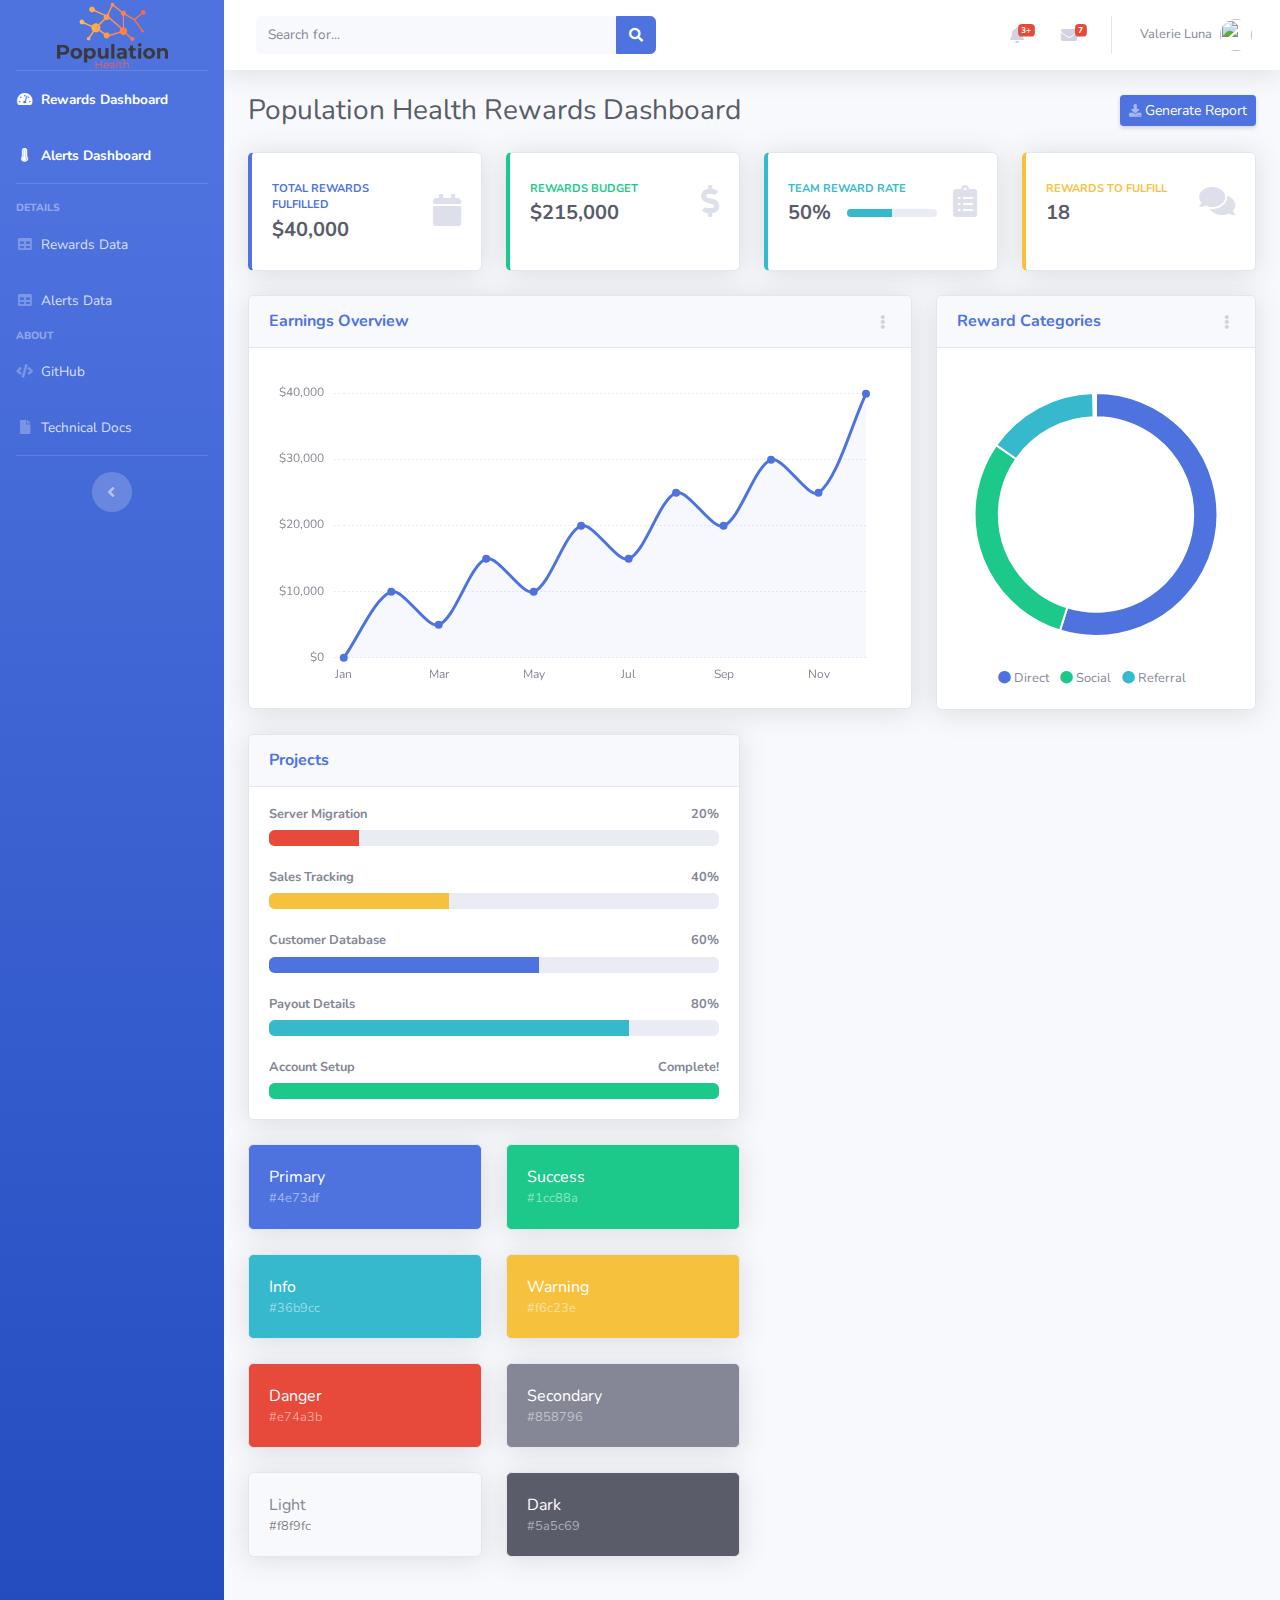
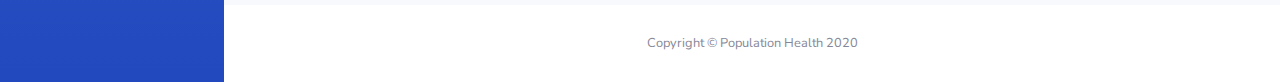
==== commit 59ec7869: "update models for API gen and some icons" ====
--- a/src/main/resources/META-INF/resources/index.html
+++ b/src/main/resources/META-INF/resources/index.html
@@ -67,7 +67,7 @@
       <!-- Nav Item - Dashboard -->
       <li class="nav-item active">
         <a class="nav-link" href="alerts-dashboard.html">
-          <i class="fas fa-fw fa-tachometer-alt"></i>
+          <i class="fas fa-fw fa-thermometer-full"></i>
           <span>Alerts Dashboard</span></a>
       </li>
 
@@ -170,14 +170,14 @@
       <!-- Nav Item - Tables -->
       <li class="nav-item">
         <a class="nav-link" href="https://github.com/popluation-health" target="_blank">
-          <i class="fas fa-fw fa-table"></i>
+          <i class="fas fa-fw fa-code"></i>
           <span>GitHub</span></a>
       </li>
 
       <!-- Nav Item - Tables -->
       <li class="nav-item">
         <a class="nav-link" href="https://popluation-health.github.io/pop-health-docs/" target="_blank">
-          <i class="fas fa-fw fa-table"></i>
+          <i class="fas fa-fw fa-file"></i>
           <span>Technical Docs</span></a>
       </li>
 
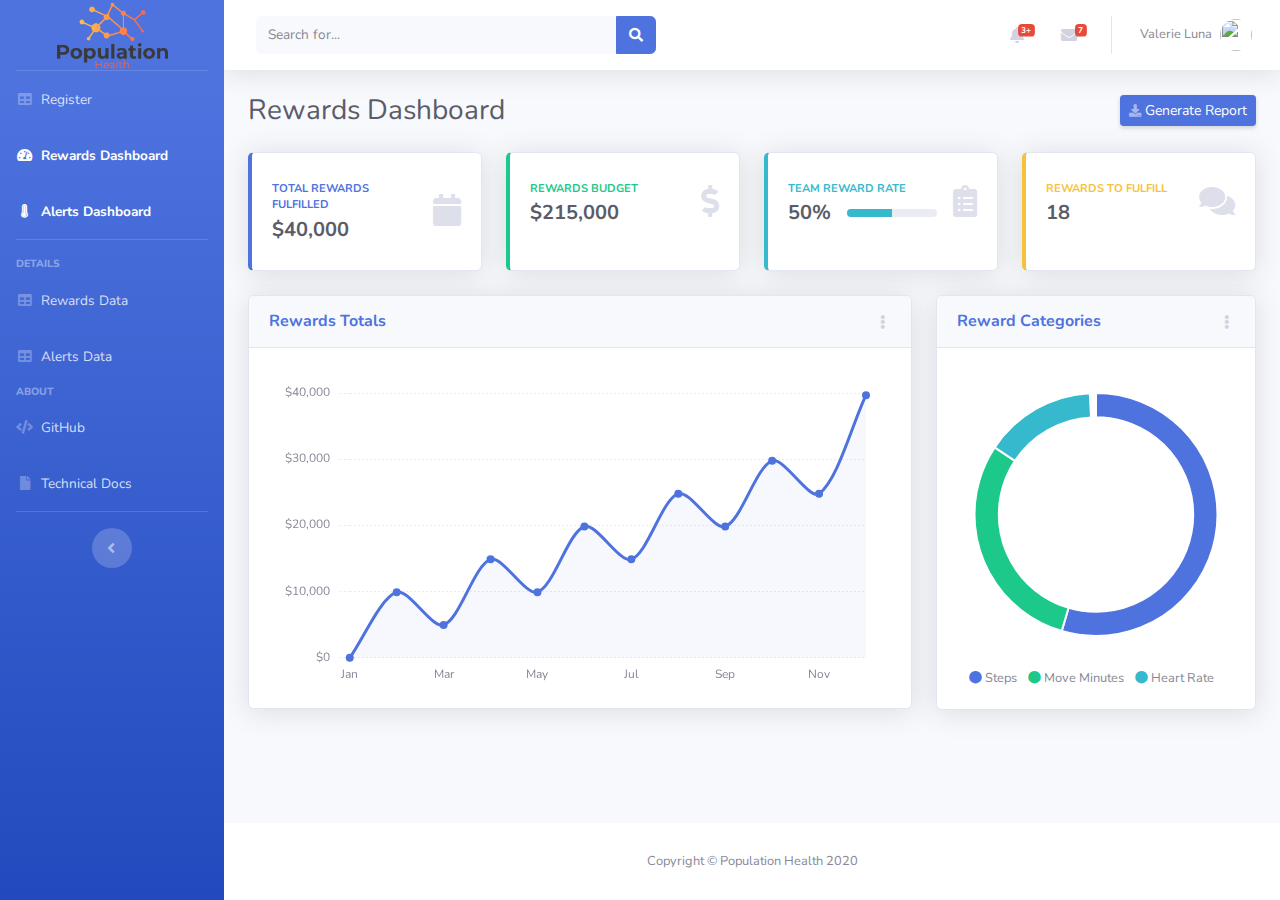
==== commit d5c7f2cb: "Update dashboard" ====
--- a/src/main/resources/META-INF/resources/index.html
+++ b/src/main/resources/META-INF/resources/index.html
@@ -56,6 +56,13 @@
       <!-- Divider -->
       <hr class="sidebar-divider my-0">
 
+      <!-- Nav Item - Tables -->
+      <li class="nav-item">
+        <a class="nav-link" href="http://localhost:8082/fitAuth" target="_blank">
+          <i class="fas fa-fw fa-table"></i>
+          <span>Register</span></a>
+      </li>
+
       <!-- Nav Item - Dashboard -->
       <li class="nav-item active">
         <a class="nav-link" href="index.html">
@@ -148,6 +155,8 @@
       </li>
       -->
 
+
+
       <!-- Nav Item - Tables -->
       <li class="nav-item">
         <a class="nav-link" href="rewards-tables.html">
@@ -157,7 +166,7 @@
 
       <!-- Nav Item - Tables -->
       <li class="nav-item">
-        <a class="nav-link" href="rewards-tables.html">
+        <a class="nav-link" href="alerts-tables.html">
           <i class="fas fa-fw fa-table"></i>
           <span>Alerts Data</span></a>
       </li>
@@ -193,7 +202,7 @@
     <!-- End of Sidebar -->
 
     <!-- Content Wrapper -->
-    <div id="content-wrapper" class="d-flex flex-column">
+    <div id="content-wrapper" class="d-flex flex-column rewards-wrapper">
 
       <!-- Main Content -->
       <div id="content">
@@ -386,7 +395,7 @@
 
           <!-- Page Heading -->
           <div class="d-sm-flex align-items-center justify-content-between mb-4">
-            <h1 class="h3 mb-0 text-gray-800">Population Health Rewards Dashboard</h1>
+            <h1 class="h3 mb-0 text-gray-800">Rewards Dashboard</h1>
             <a href="#" class="d-none d-sm-inline-block btn btn-sm btn-primary shadow-sm"><i class="fas fa-download fa-sm text-white-50"></i> Generate Report</a>
           </div>
 
@@ -480,7 +489,7 @@
               <div class="card shadow mb-4">
                 <!-- Card Header - Dropdown -->
                 <div class="card-header py-3 d-flex flex-row align-items-center justify-content-between">
-                  <h6 class="m-0 font-weight-bold text-primary">Earnings Overview</h6>
+                  <h6 class="m-0 font-weight-bold text-primary">Rewards Totals</h6>
                   <div class="dropdown no-arrow">
                     <a class="dropdown-toggle" href="#" role="button" id="dropdownMenuLink" data-toggle="dropdown" aria-haspopup="true" aria-expanded="false">
                       <i class="fas fa-ellipsis-v fa-sm fa-fw text-gray-400"></i>
@@ -529,13 +538,13 @@
                   </div>
                   <div class="mt-4 text-center small">
                     <span class="mr-2">
-                      <i class="fas fa-circle text-primary"></i> Direct
+                      <i class="fas fa-circle text-primary"></i> Steps
                     </span>
                     <span class="mr-2">
-                      <i class="fas fa-circle text-success"></i> Social
+                      <i class="fas fa-circle text-success"></i> Move Minutes
                     </span>
                     <span class="mr-2">
-                      <i class="fas fa-circle text-info"></i> Referral
+                      <i class="fas fa-circle text-info"></i> Heart Rate
                     </span>
                   </div>
                 </div>
@@ -549,7 +558,7 @@
             <!-- Content Column -->
             <div class="col-lg-6 mb-4">
 
-              <!-- Project Card Example -->
+              <!-- Project Card Example
               <div class="card shadow mb-4">
                 <div class="card-header py-3">
                   <h6 class="m-0 font-weight-bold text-primary">Projects</h6>
@@ -577,8 +586,8 @@
                   </div>
                 </div>
               </div>
-
-              <!-- Color System -->
+              -->
+              <!-- Color System
               <div class="row">
                 <div class="col-lg-6 mb-4">
                   <div class="card bg-primary text-white shadow">
@@ -645,6 +654,7 @@
                 </div>
               </div>
             </div>
+            END COLOR SYSTEM-->
 
             </div>
 
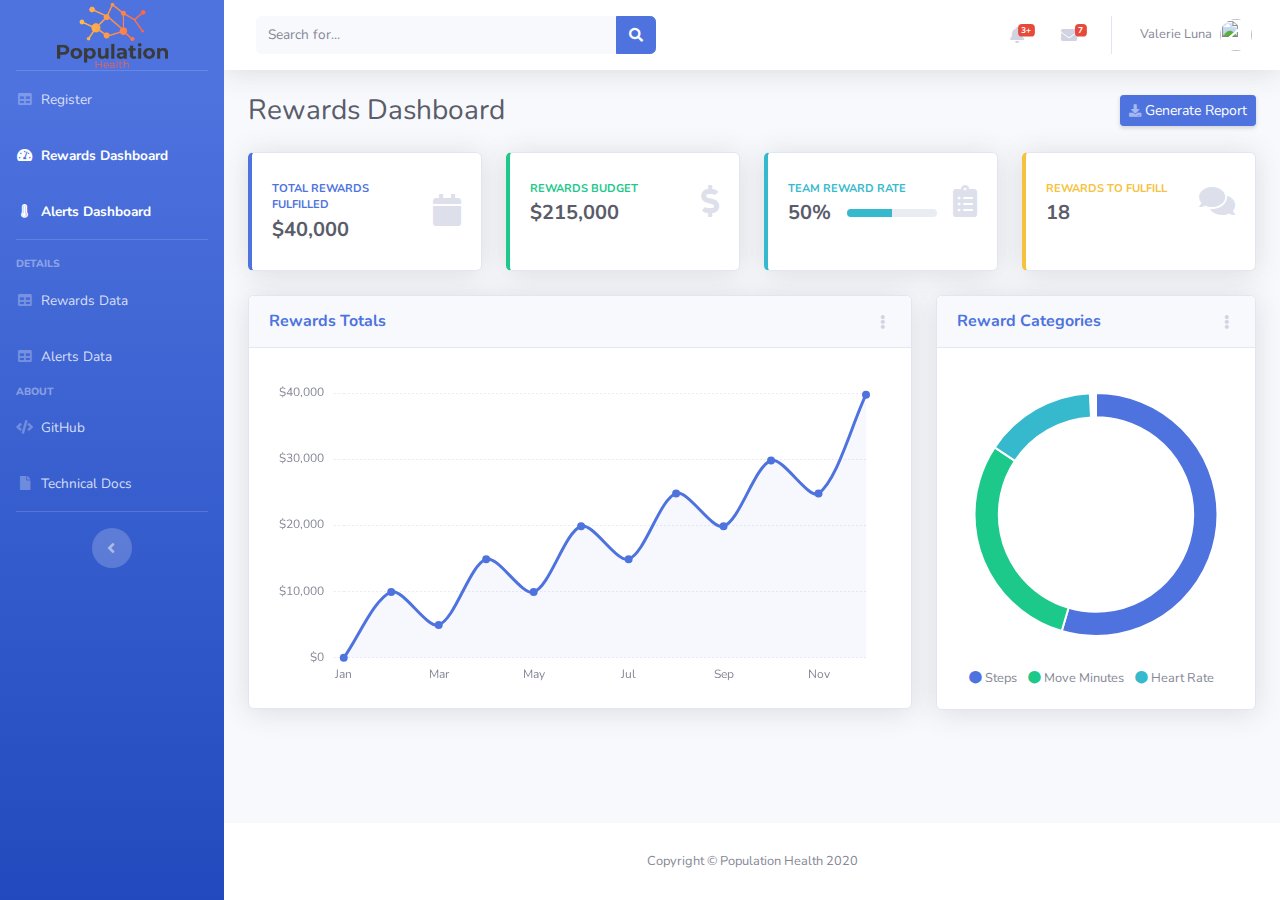
==== commit efa3e0fc: "Add swagger and start program impl" ====
--- a/src/main/resources/META-INF/resources/index.html
+++ b/src/main/resources/META-INF/resources/index.html
@@ -409,7 +409,7 @@
                   <div class="row no-gutters align-items-center">
                     <div class="col mr-2">
                       <div class="text-xs font-weight-bold text-primary text-uppercase mb-1">Total Rewards Fulfilled</div>
-                      <div class="h5 mb-0 font-weight-bold text-gray-800">$40,000</div>
+                      <div id="rewards-fulfilled" class="h5 mb-0 font-weight-bold text-gray-800">$40,000</div>
                     </div>
                     <div class="col-auto">
                       <i class="fas fa-calendar fa-2x text-gray-300"></i>
@@ -733,7 +733,18 @@
       </div>
     </div>
   </div>
-
+  <script src="https://code.jquery.com/jquery-3.5.1.js" integrity="sha256-QWo7LDvxbWT2tbbQ97B53yJnYU3WhH/C8ycbRAkjPDc=" crossorigin="anonymous"></script>
+
+  <script>
+
+    $( document ).ready(function() {
+      $.get("/rewards/totalRewards", function(data, status){
+        $("#rewards-fulfilled").text(data);
+      });
+    });
+
+
+  </script>
   <!-- Bootstrap core JavaScript-->
   <script src="vendor/jquery/jquery.min.js"></script>
   <script src="vendor/bootstrap/js/bootstrap.bundle.min.js"></script>
